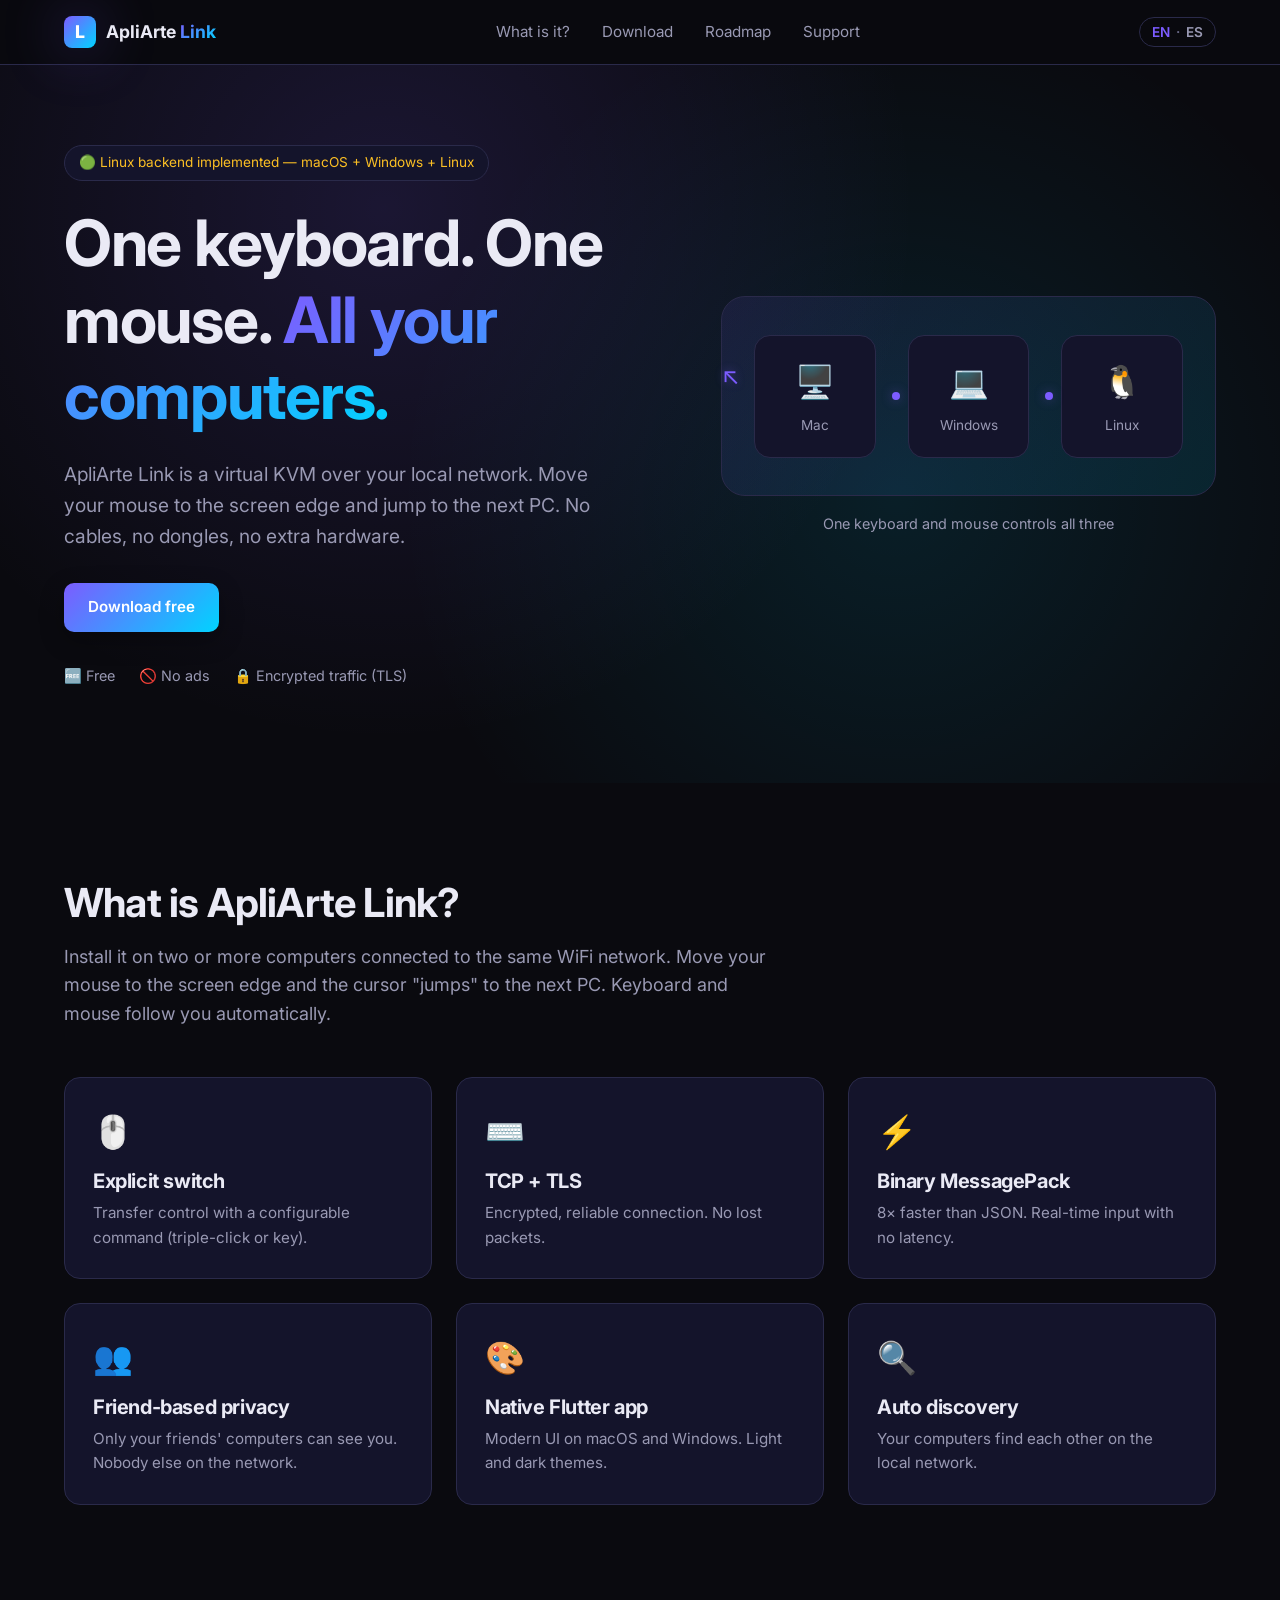
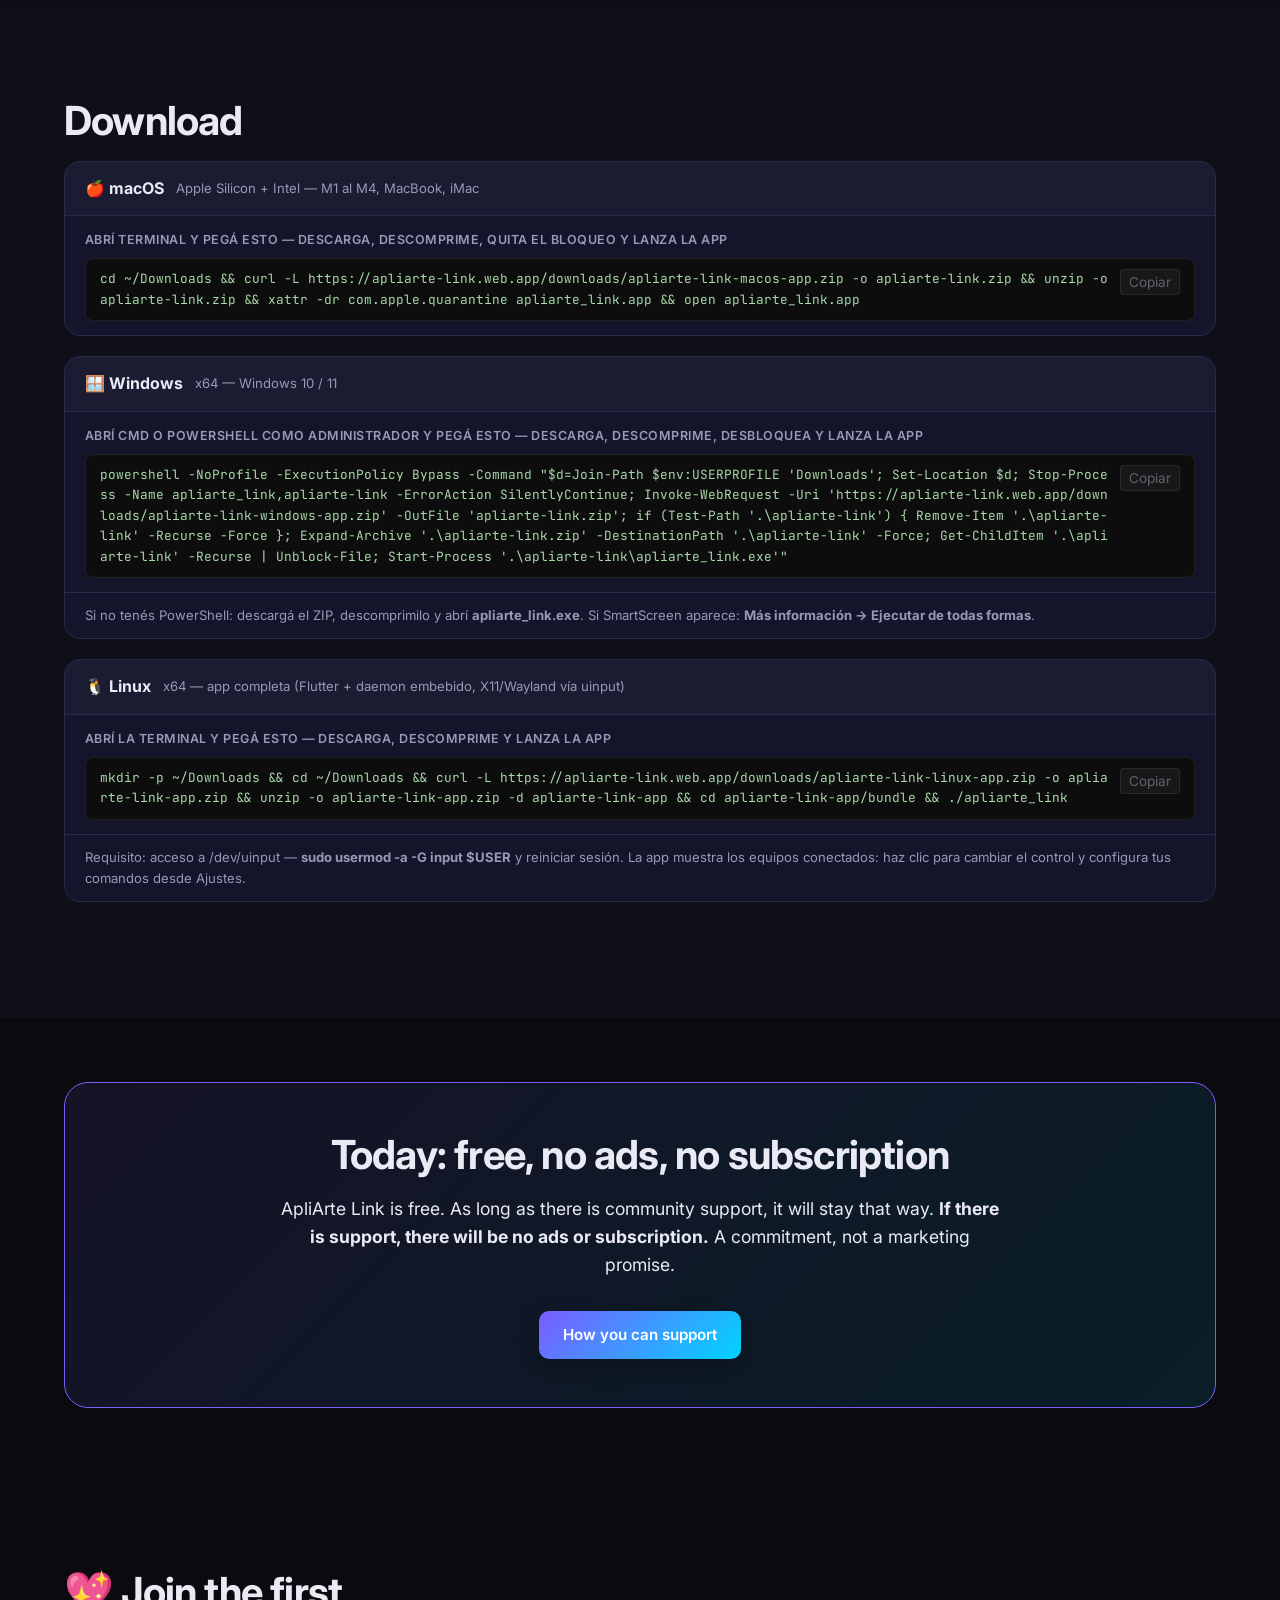
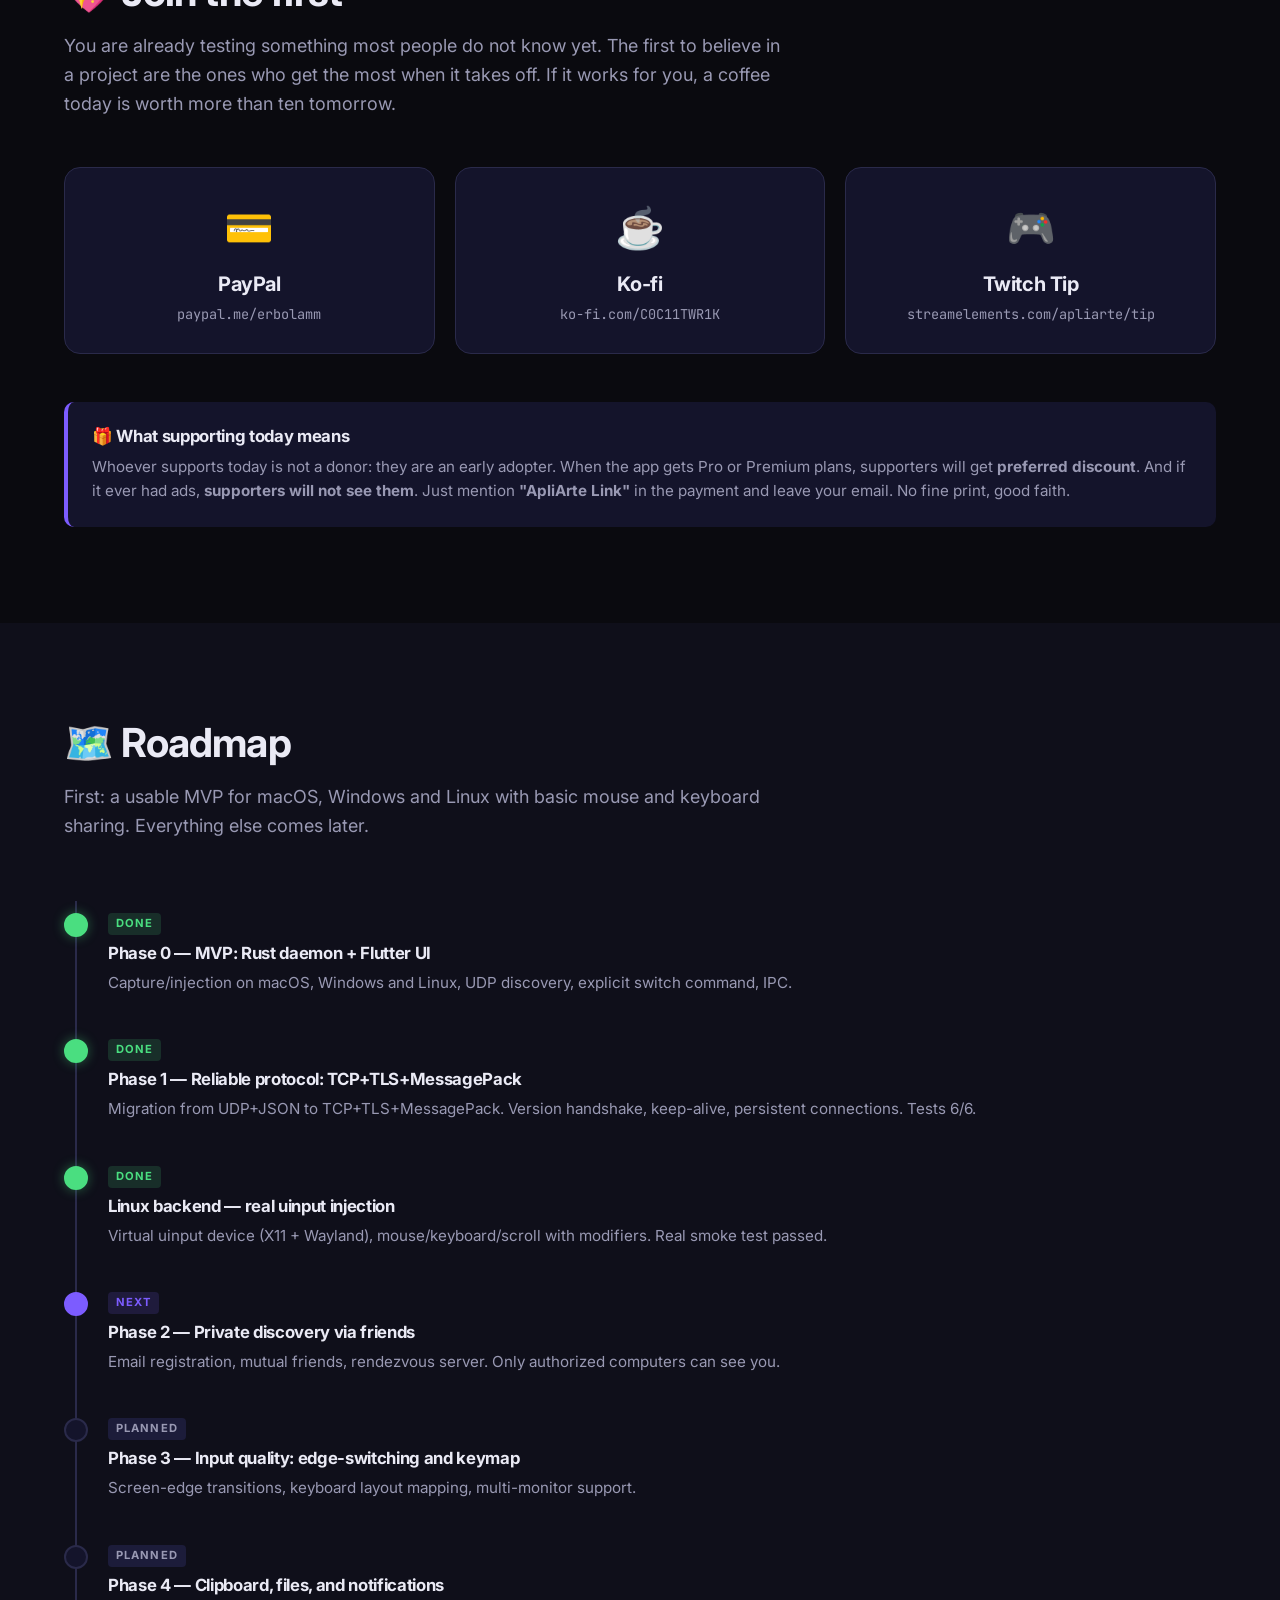
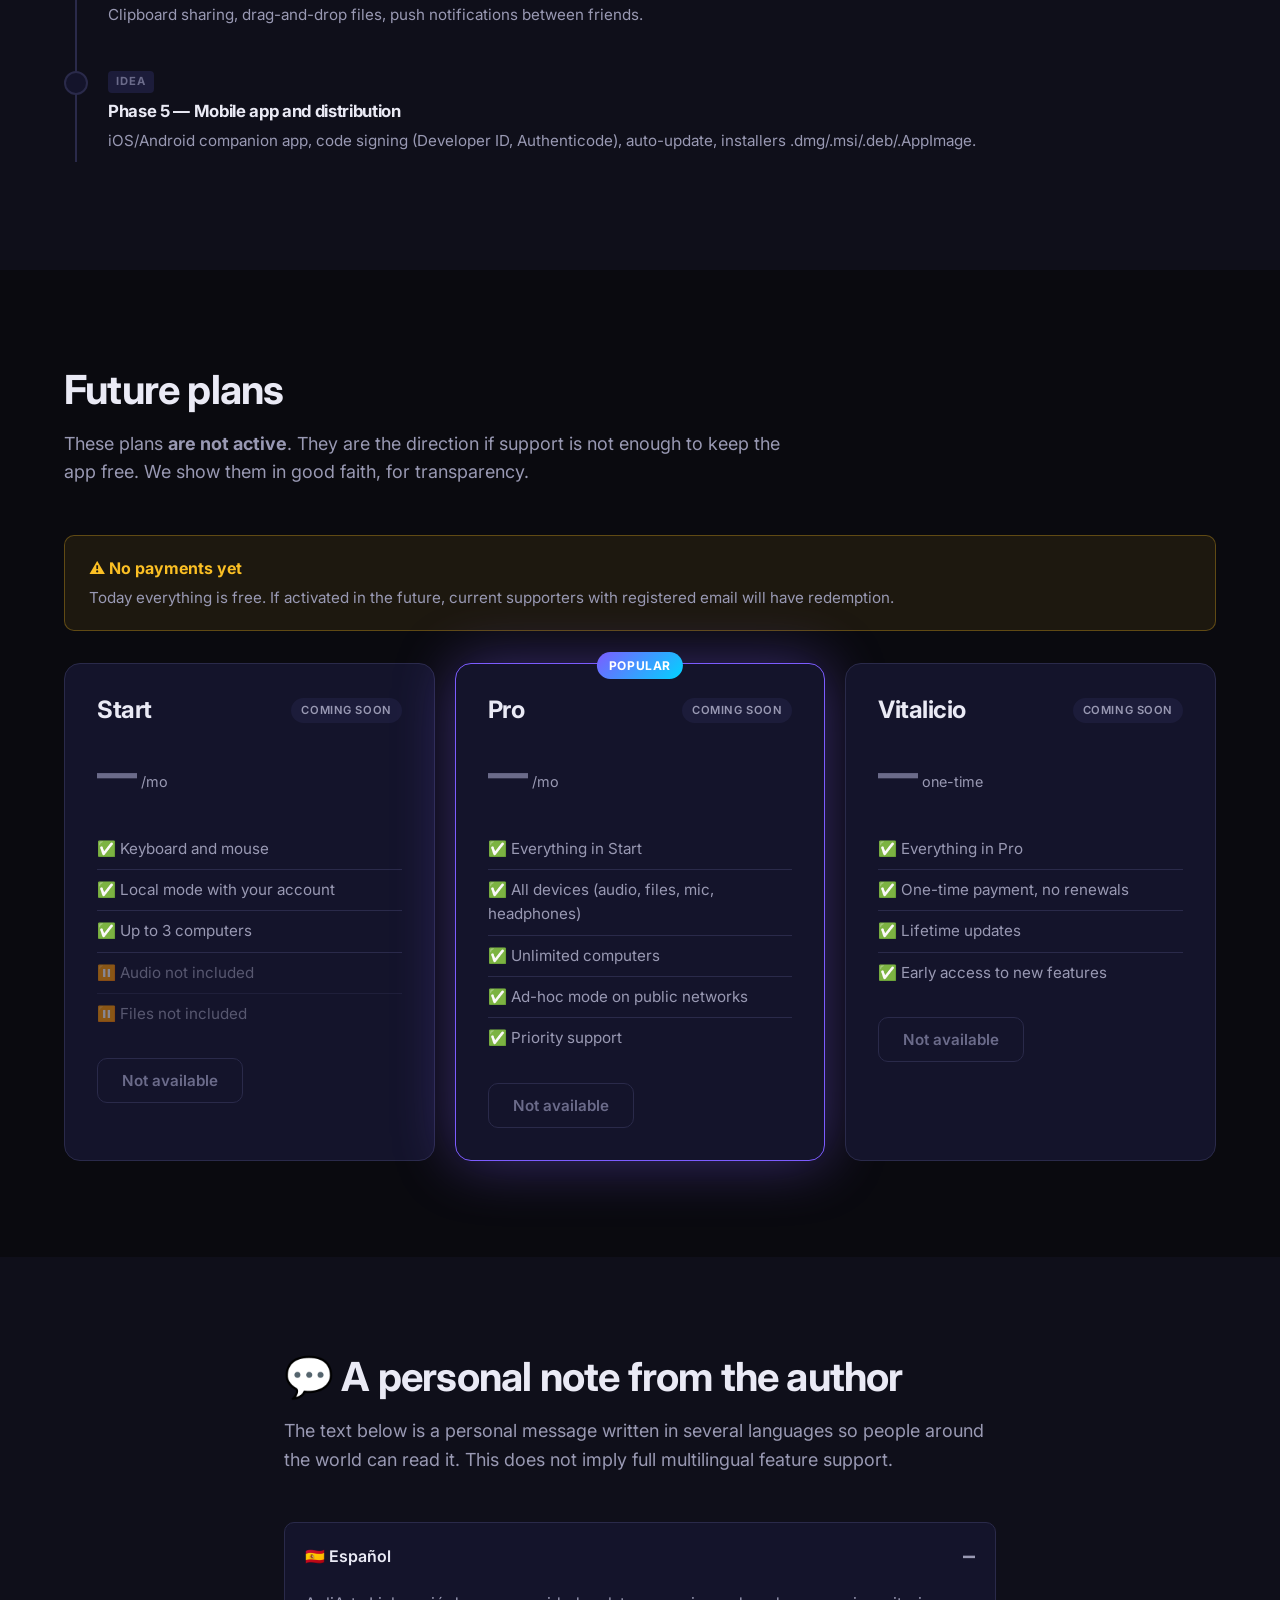
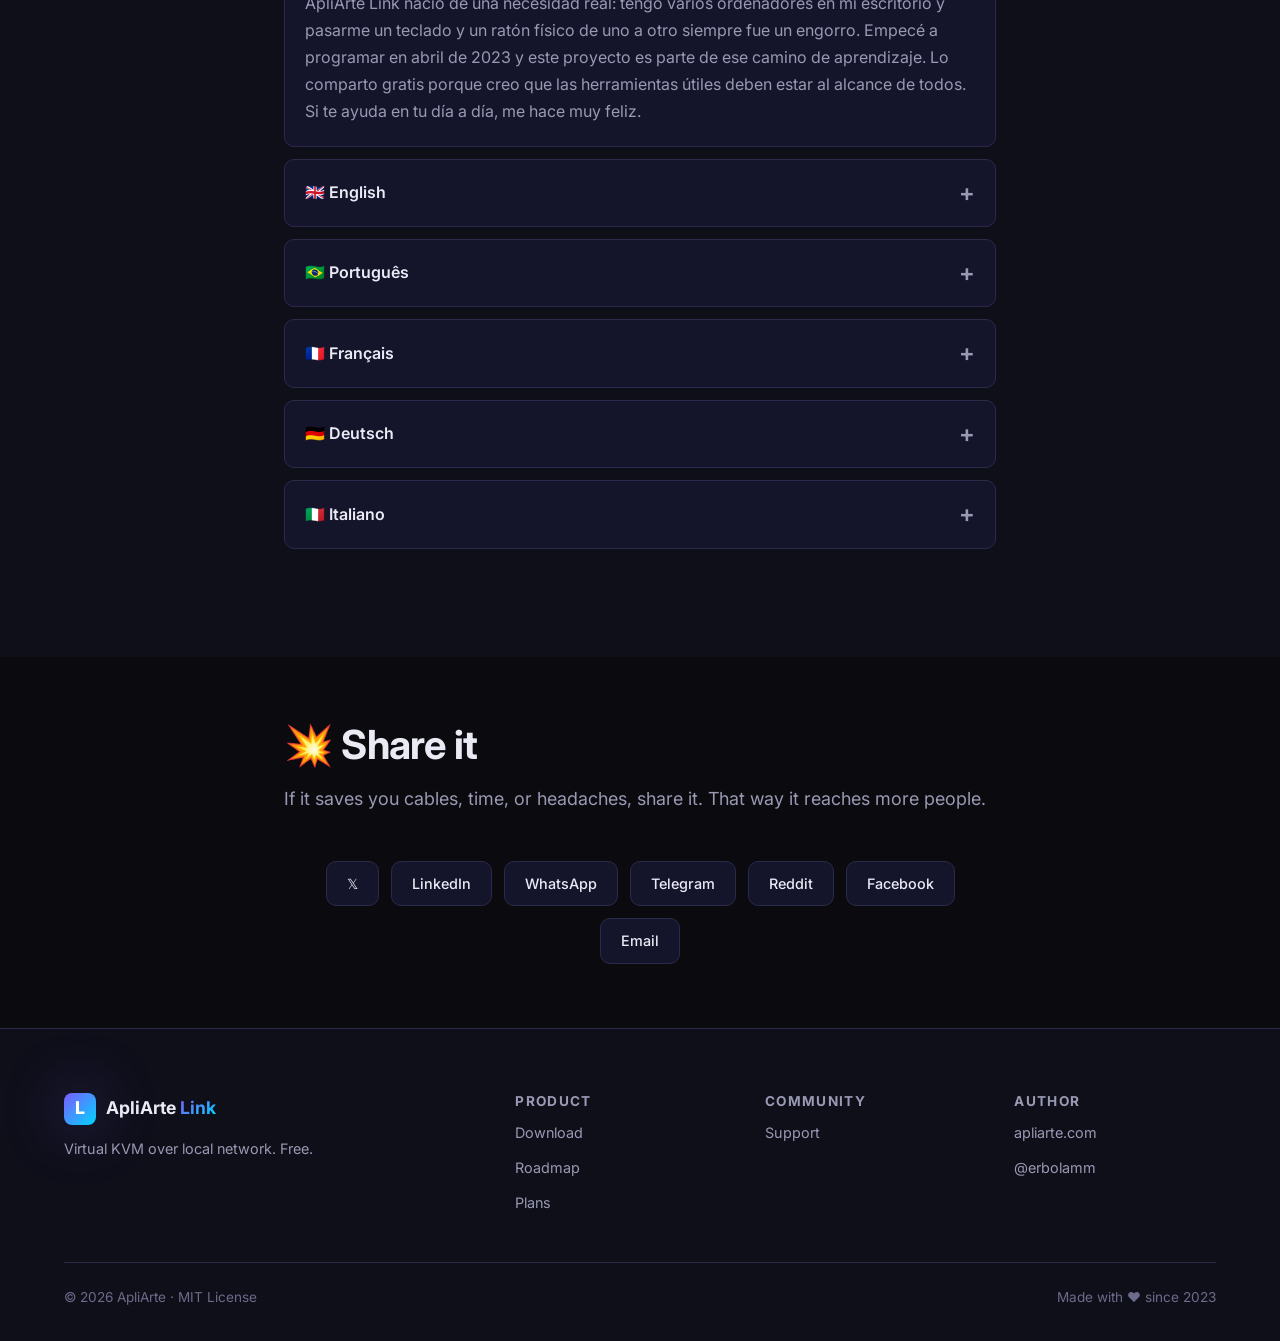
==== web/public/index.html @ 4b5aae18 "chore(web): disparar deploy con assets v0.2.1 (app Linux)" ====
<!DOCTYPE html>
<html lang="es">
<head>
  <meta charset="UTF-8" />
  <meta name="viewport" content="width=device-width, initial-scale=1.0" />
  <title>ApliArte Link — KVM virtual por red local</title>
  <meta name="description" content="Comparte teclado y ratón entre Mac, Windows y Linux por red local. Sin cables, sin hardware extra. Gratis." />
  <meta property="og:title" content="ApliArte Link" />
  <meta property="og:description" content="KVM virtual por red local — un solo teclado y ratón para todos tus ordenadores." />
  <meta property="og:type" content="website" />
  <meta property="og:url" content="https://apliarte-link.web.app" />
  <link rel="icon" type="image/svg+xml" href="data:image/svg+xml;utf8,<svg xmlns='http://www.w3.org/2000/svg' viewBox='0 0 100 100'><circle cx='50' cy='50' r='45' fill='%237c5cff'/><text x='50' y='62' font-size='42' text-anchor='middle' fill='white' font-family='Arial' font-weight='bold'>L</text></svg>" />
  <link rel="preconnect" href="https://fonts.googleapis.com" />
  <link rel="preconnect" href="https://fonts.gstatic.com" crossorigin />
  <link href="https://fonts.googleapis.com/css2?family=Inter:wght@400;500;600;700;800&family=JetBrains+Mono:wght@400;500&display=swap" rel="stylesheet" />
  <link rel="stylesheet" href="styles.css" />
</head>
<body>

  <header class="site-header">
    <div class="container header-inner">
      <a href="#" class="brand">
        <span class="brand-mark">L</span>
        <span class="brand-name">ApliArte <span class="brand-accent">Link</span></span>
      </a>
      <nav class="main-nav">
        <a href="#que-es" data-i18n="nav.what">¿Qué es?</a>
        <a href="#descargar" data-i18n="nav.download">Descargar</a>
        <a href="#roadmap" data-i18n="nav.roadmap">Roadmap</a>
        <a href="#apoyar" data-i18n="nav.support">Apoyar</a>
      </nav>
      <button class="lang-toggle" id="langToggle" aria-label="Cambiar idioma">
        <span class="lang-active">ES</span>
        <span class="lang-sep">·</span>
        <span class="lang-other">EN</span>
      </button>
    </div>
  </header>

  <main>

    <!-- HERO -->
    <section class="hero">
      <div class="container">
        <div class="hero-grid">
          <div class="hero-text">
            <span class="badge" data-i18n="hero.badge">🟢 Linux backend implementado — macOS + Windows + Linux</span>
            <h1 data-i18n="hero.title">Un teclado. Un ratón. <span class="text-gradient">Todos tus ordenadores.</span></h1>
            <p class="lead" data-i18n="hero.lead">ApliArte Link es un KVM virtual por red local. Mueve el ratón al borde de la pantalla y salta al siguiente PC. Sin cables, sin dongles, sin hardware extra.</p>
            <div class="hero-cta">
              <a href="#descargar" class="btn btn-primary" data-i18n="hero.cta">Descargar gratis</a>
            </div>
            <div class="hero-meta">
              <span data-i18n="hero.opensource">🆓 Gratis</span>
              <span data-i18n="hero.noads">🚫 Sin publicidad</span>
              <span data-i18n="hero.privacy">🔒 Tráfico cifrado (TLS)</span>
            </div>
          </div>
          <div class="hero-visual" aria-hidden="true">
            <div class="kvm-diagram">
              <div class="pc pc-mac"><span>🖥️</span><label>Mac</label></div>
              <div class="cursor-trail"></div>
              <div class="pc pc-win"><span>💻</span><label>Windows</label></div>
              <div class="cursor-trail"></div>
              <div class="pc pc-linux"><span>🐧</span><label>Linux</label></div>
              <div class="kvm-cursor" id="kvmCursor">↖</div>
            </div>
            <p class="diagram-caption" data-i18n="hero.diagram">Un solo teclado y ratón controla los tres</p>
          </div>
        </div>
      </div>
    </section>

    <!-- QUÉ ES -->
    <section id="que-es" class="section">
      <div class="container">
        <h2 data-i18n="what.title">¿Qué es ApliArte Link?</h2>
        <p class="section-lead" data-i18n="what.p1">Instálalo en dos o más ordenadores conectados a la misma red WiFi. Mueve el ratón al borde de la pantalla y el cursor "salta" al siguiente PC. El teclado y el ratón te siguen automáticamente.</p>
        <div class="features-grid">
          <div class="feature">
            <div class="feature-icon">🖱️</div>
            <h3 data-i18n="what.f1.title">Cambio explícito</h3>
            <p data-i18n="what.f1.desc">Transferí el control con un comando configurable (triple clic o tecla).</p>
          </div>
          <div class="feature">
            <div class="feature-icon">⌨️</div>
            <h3 data-i18n="what.f2.title">TCP + TLS</h3>
            <p data-i18n="what.f2.desc">Conexión cifrada y confiable. Sin paquetes perdidos.</p>
          </div>
          <div class="feature">
            <div class="feature-icon">⚡</div>
            <h3 data-i18n="what.f3.title">MessagePack binario</h3>
            <p data-i18n="what.f3.desc">8× más rápido que JSON. Input en tiempo real sin latencia.</p>
          </div>
          <div class="feature">
            <div class="feature-icon">👥</div>
            <h3 data-i18n="what.f4.title">Privacidad por amigos</h3>
            <p data-i18n="what.f4.desc">Solo los equipos de tus amigos te ven. Nadie más en la red.</p>
          </div>
          <div class="feature">
            <div class="feature-icon">🎨</div>
            <h3 data-i18n="what.f5.title">App nativa Flutter</h3>
            <p data-i18n="what.f5.desc">Interfaz moderna en macOS y Windows. Tema claro y oscuro.</p>
          </div>
          <div class="feature">
            <div class="feature-icon">🔍</div>
            <h3 data-i18n="what.f6.title">Descubrimiento automático</h3>
            <p data-i18n="what.f6.desc">Tus equipos se encuentran solos en la red local.</p>
          </div>
        </div>
      </div>
    </section>

    <!-- DESCARGAR -->
    <section id="descargar" class="section section-alt">
      <div class="container">
        <h2 data-i18n="download.title">Descargar</h2>

        <!-- macOS -->
        <div class="install-block">
          <div class="install-header">
            <span class="install-os">🍎 macOS</span>
            <span class="install-sub">Apple Silicon + Intel — M1 al M4, MacBook, iMac</span>
          </div>
          <div class="install-step">
            <span class="step-label">Abrí Terminal y pegá esto — descarga, descomprime, quita el bloqueo y lanza la app</span>
            <div class="code-line">
              <code id="mac-all" data-release="mac">cd ~/Downloads &amp;&amp; curl -L https://apliarte-link.web.app/downloads/apliarte-link-macos-app.zip -o apliarte-link.zip &amp;&amp; unzip -o apliarte-link.zip &amp;&amp; xattr -dr com.apple.quarantine apliarte_link.app &amp;&amp; open apliarte_link.app</code>
              <button class="copy-btn" onclick="copyCode('mac-all')">Copiar</button>
            </div>
          </div>
        </div>

        <!-- Windows -->
        <div class="install-block">
          <div class="install-header">
            <span class="install-os">🪟 Windows</span>
            <span class="install-sub">x64 — Windows 10 / 11</span>
          </div>
          <div class="install-step">
            <span class="step-label">Abrí CMD o PowerShell como administrador y pegá esto — descarga, descomprime, desbloquea y lanza la app</span>
            <div class="code-line">
              <code id="win-all" data-release="win">powershell -NoProfile -ExecutionPolicy Bypass -Command "$d=Join-Path $env:USERPROFILE 'Downloads'; Set-Location $d; Stop-Process -Name apliarte_link,apliarte-link -ErrorAction SilentlyContinue; Invoke-WebRequest -Uri 'https://apliarte-link.web.app/downloads/apliarte-link-windows-app.zip' -OutFile 'apliarte-link.zip'; if (Test-Path '.\apliarte-link') { Remove-Item '.\apliarte-link' -Recurse -Force }; Expand-Archive '.\apliarte-link.zip' -DestinationPath '.\apliarte-link' -Force; Get-ChildItem '.\apliarte-link' -Recurse | Unblock-File; Start-Process '.\apliarte-link\apliarte_link.exe'"</code>
              <button class="copy-btn" onclick="copyCode('win-all')">Copiar</button>
            </div>
          </div>
          <p class="install-note">Si no tenés PowerShell: descargá el ZIP, descomprimilo y abrí <strong>apliarte_link.exe</strong>. Si SmartScreen aparece: <strong>Más información → Ejecutar de todas formas</strong>.</p>
        </div>

        <!-- Linux -->
        <div class="install-block">
          <div class="install-header">
            <span class="install-os">🐧 Linux</span>
            <span class="install-sub">x64 — app completa (Flutter + daemon embebido, X11/Wayland vía uinput)</span>
          </div>
          <div class="install-step">
            <span class="step-label">Abrí la terminal y pegá esto — descarga, descomprime y lanza la app</span>
            <div class="code-line">
              <code id="linux-all" data-release="linux">mkdir -p ~/Downloads &amp;&amp; cd ~/Downloads &amp;&amp; curl -L https://apliarte-link.web.app/downloads/apliarte-link-linux-app.zip -o apliarte-link-app.zip &amp;&amp; unzip -o apliarte-link-app.zip -d apliarte-link-app &amp;&amp; cd apliarte-link-app/bundle &amp;&amp; ./apliarte_link</code>
              <button class="copy-btn" onclick="copyCode('linux-all')">Copiar</button>
            </div>
          </div>
          <p class="install-note">Requisito: acceso a /dev/uinput — <strong>sudo usermod -a -G input $USER</strong> y reiniciar sesión. La app muestra los equipos conectados: haz clic para cambiar el control y configura tus comandos desde Ajustes.</p>
        </div>

      </div>
    </section>

    <!-- ESTADO ACTUAL -->
    <section class="section section-promise">
      <div class="container">
        <div class="promise-card">
          <h2 data-i18n="promise.title">Hoy: gratis, sin publicidad, sin suscripción</h2>
          <p data-i18n="promise.body">ApliArte Link es gratis. Mientras haya apoyo de la comunidad, seguirá siendo así. <strong>Si hay apoyo, no habrá publicidad ni suscripción.</strong> Es un compromiso, no una promesa de marketing.</p>
          <a href="#apoyar" class="btn btn-primary" data-i18n="promise.cta">Cómo puedes apoyar</a>
        </div>
      </div>
    </section>

    <!-- APOYAR -->
    <section id="apoyar" class="section">
      <div class="container">
        <h2 data-i18n="support.title">💖 Apoya el proyecto</h2>
        <p class="section-lead" data-i18n="support.lead">Si esta herramienta te ahorra tiempo, un café ayuda a mantener el desarrollo. Cada aportación retrasa la necesidad de monetizar y mantiene la app gratuita.</p>

        <div class="support-grid">
          <a href="https://paypal.me/erbolamm" target="_blank" rel="noopener" class="support-card">
            <div class="support-icon">💳</div>
            <h3>PayPal</h3>
            <p>paypal.me/erbolamm</p>
          </a>
          <a href="https://ko-fi.com/C0C11TWR1K" target="_blank" rel="noopener" class="support-card">
            <div class="support-icon">☕</div>
            <h3>Ko-fi</h3>
            <p>ko-fi.com/C0C11TWR1K</p>
          </a>
          <a href="https://streamelements.com/apliarte/tip" target="_blank" rel="noopener" class="support-card">
            <div class="support-icon">🎮</div>
            <h3>Twitch Tip</h3>
            <p>streamelements.com/apliarte/tip</p>
          </a>
        </div>

        <div class="redeem-note">
          <h4 data-i18n="support.redeem.title">📝 Sobre el canje futuro</h4>
          <p data-i18n="support.redeem.body">Si en el futuro la app pasa a tener planes de pago, los apoyantes actuales tendrán canje proporcional. Para que valga, en el comentario o asunto del pago menciona <strong>"ApliArte Link"</strong> y deja un email de contacto. Es de buena fe, sin letra pequeña.</p>
        </div>
      </div>
    </section>

    <!-- ROADMAP -->
    <section id="roadmap" class="section section-alt">
      <div class="container">
        <h2 data-i18n="roadmap.title">🗺️ Roadmap</h2>
        <p class="section-lead" data-i18n="roadmap.lead">Lo que hay, lo que viene y lo que está en el horizonte. La lista crece según las ideas y el apoyo.</p>

        <div class="roadmap">
          <div class="roadmap-item done">
            <div class="roadmap-dot"></div>
            <div class="roadmap-content">
              <span class="roadmap-status" data-i18n="roadmap.s.done">Listo</span>
              <h4 data-i18n="roadmap.r1.title">Fase 0 — MVP: daemon Rust + UI Flutter</h4>
              <p data-i18n="roadmap.r1.desc">Captura/inyección en macOS, Windows y Linux, discovery UDP, cambio por comando explícito, IPC.</p>
            </div>
          </div>
          <div class="roadmap-item done">
            <div class="roadmap-dot"></div>
            <div class="roadmap-content">
              <span class="roadmap-status" data-i18n="roadmap.s.done">Listo</span>
              <h4 data-i18n="roadmap.r2.title">Fase 1 — Protocolo confiable: TCP+TLS+MessagePack</h4>
              <p data-i18n="roadmap.r2.desc">Migración de UDP+JSON a TCP+TLS+MessagePack. Handshake de versión, keep-alive, conexiones persistentes. Tests 6/6.</p>
            </div>
          </div>
          <div class="roadmap-item done">
            <div class="roadmap-dot"></div>
            <div class="roadmap-content">
              <span class="roadmap-status" data-i18n="roadmap.s.done">Listo</span>
              <h4 data-i18n="roadmap.r2b.title">Backend Linux — inyección uinput real</h4>
              <p data-i18n="roadmap.r2b.desc">Dispositivo virtual uinput (X11 + Wayland), ratón/teclado/scroll con modificadores. Test de humo real superado.</p>
            </div>
          </div>
          <div class="roadmap-item next">
            <div class="roadmap-dot"></div>
            <div class="roadmap-content">
              <span class="roadmap-status" data-i18n="roadmap.s.next">Siguiente</span>
              <h4 data-i18n="roadmap.r3.title">Fase 2 — Descubrimiento privado por amigos</h4>
              <p data-i18n="roadmap.r3.desc">Registro por correo, amigos mutuos, rendezvous server. Solo te ven equipos que autorizaste.</p>
            </div>
          </div>
          <div class="roadmap-item planned">
            <div class="roadmap-dot"></div>
            <div class="roadmap-content">
              <span class="roadmap-status" data-i18n="roadmap.s.planned">Planificado</span>
              <h4 data-i18n="roadmap.r4.title">Fase 3 — Calidad de input: edge-switching y keymap</h4>
              <p data-i18n="roadmap.r4.desc">Transición por borde de pantalla, mapeo de layouts de teclado (ES↔US↔LATAM), multi-monitor.</p>
            </div>
          </div>
          <div class="roadmap-item planned">
            <div class="roadmap-dot"></div>
            <div class="roadmap-content">
              <span class="roadmap-status" data-i18n="roadmap.s.planned">Planificado</span>
              <h4 data-i18n="roadmap.r5.title">Fase 4 — Portapapeles, archivos y notificaciones</h4>
              <p data-i18n="roadmap.r5.desc">Clipboard sharing, arrastrar y soltar archivos, notificaciones push entre amigos.</p>
            </div>
          </div>
          <div class="roadmap-item future">
            <div class="roadmap-dot"></div>
            <div class="roadmap-content">
              <span class="roadmap-status" data-i18n="roadmap.s.future">Idea</span>
              <h4 data-i18n="roadmap.r6.title">Fase 5 — App móvil y distribución</h4>
              <p data-i18n="roadmap.r6.desc">App compañera iOS/Android, firma de binarios (Developer ID, Authenticode), auto-update, instaladores .dmg/.msi/.deb/.AppImage.</p>
            </div>
          </div>
        </div>
      </div>
    </section>

    <!-- PLANES -->
    <section id="planes" class="section">
      <div class="container">
        <h2 data-i18n="plans.title">Planes futuros</h2>
        <p class="section-lead" data-i18n="plans.lead">Estos planes <strong>no están activos</strong>. Son la dirección si el apoyo no fuera suficiente para mantener la app gratuita. Los enseñamos por transparencia, de buena fe.</p>
        <div class="plans-disabled-banner">
          <strong data-i18n="plans.banner.title">⚠️ Sin pagos por ahora</strong>
          <p data-i18n="plans.banner.body">Hoy todo es gratis. Si en el futuro se activan, los apoyantes actuales con email registrado tendrán canje.</p>
        </div>

        <div class="plans-grid">
          <div class="plan-card disabled">
            <div class="plan-header">
              <h3>Start</h3>
              <span class="plan-status" data-i18n="plans.soon">Próximamente</span>
            </div>
            <div class="plan-price">
              <span class="amount">—</span>
              <span class="period" data-i18n="plans.month">/mes</span>
            </div>
            <ul class="plan-features">
              <li data-i18n="plans.start.f1">✅ Teclado y ratón</li>
              <li data-i18n="plans.start.f2">✅ Modo local con tu cuenta</li>
              <li data-i18n="plans.start.f3">✅ Hasta 3 ordenadores</li>
              <li class="muted" data-i18n="plans.start.f4">⏸️ Audio no incluido</li>
              <li class="muted" data-i18n="plans.start.f5">⏸️ Archivos no incluidos</li>
            </ul>
            <button class="btn btn-disabled" disabled data-i18n="plans.btn.disabled">No disponible</button>
          </div>

          <div class="plan-card disabled featured">
            <div class="plan-tag" data-i18n="plans.popular">Popular</div>
            <div class="plan-header">
              <h3>Pro</h3>
              <span class="plan-status" data-i18n="plans.soon">Próximamente</span>
            </div>
            <div class="plan-price">
              <span class="amount">—</span>
              <span class="period" data-i18n="plans.month">/mes</span>
            </div>
            <ul class="plan-features">
              <li data-i18n="plans.pro.f1">✅ Todo lo de Start</li>
              <li data-i18n="plans.pro.f2">✅ Todos los dispositivos (audio, archivos, micro, cascos)</li>
              <li data-i18n="plans.pro.f3">✅ Ordenadores ilimitados</li>
              <li data-i18n="plans.pro.f4">✅ Modo ad-hoc en redes públicas</li>
              <li data-i18n="plans.pro.f5">✅ Soporte prioritario</li>
            </ul>
            <button class="btn btn-disabled" disabled data-i18n="plans.btn.disabled">No disponible</button>
          </div>

          <div class="plan-card disabled">
            <div class="plan-header">
              <h3>Vitalicio</h3>
              <span class="plan-status" data-i18n="plans.soon">Próximamente</span>
            </div>
            <div class="plan-price">
              <span class="amount">—</span>
              <span class="period" data-i18n="plans.once">único</span>
            </div>
            <ul class="plan-features">
              <li data-i18n="plans.life.f1">✅ Todo lo de Pro</li>
              <li data-i18n="plans.life.f2">✅ Pago único, sin renovaciones</li>
              <li data-i18n="plans.life.f3">✅ Actualizaciones de por vida</li>
              <li data-i18n="plans.life.f4">✅ Acceso anticipado a nuevas funciones</li>
            </ul>
            <button class="btn btn-disabled" disabled data-i18n="plans.btn.disabled">No disponible</button>
          </div>
        </div>
      </div>
    </section>

    <!-- NOTA PERSONAL -->
    <section class="section section-alt">
      <div class="container container-narrow">
        <h2 data-i18n="note.title">💬 Una nota personal del autor</h2>
        <p class="section-lead muted" data-i18n="note.disclaimer">El texto siguiente es un mensaje personal escrito en varios idiomas para que pueda leerlo gente de todo el mundo. No implica que el proyecto tenga soporte funcional completo en esos idiomas.</p>

        <details class="note-lang" open>
          <summary>🇪🇸 Español</summary>
          <p>ApliArte Link nació de una necesidad real: tengo varios ordenadores en mi escritorio y pasarme un teclado y un ratón físico de uno a otro siempre fue un engorro. Empecé a programar en abril de 2023 y este proyecto es parte de ese camino de aprendizaje. Lo comparto gratis porque creo que las herramientas útiles deben estar al alcance de todos. Si te ayuda en tu día a día, me hace muy feliz.</p>
        </details>

        <details class="note-lang">
          <summary>🇬🇧 English</summary>
          <p>ApliArte Link was born out of a real need: I have several computers on my desk and physically swapping a keyboard and mouse between them was always a hassle. I started learning to code in April 2023 and this project is part of that journey. I'm sharing it free because I believe useful tools should be accessible to everyone. If it helps you in your daily work, that makes me very happy.</p>
        </details>

        <details class="note-lang">
          <summary>🇧🇷 Português</summary>
          <p>O ApliArte Link nasceu de uma necessidade real: tenho vários computadores na minha mesa e trocar um teclado e mouse fisicamente entre eles sempre foi uma chatice. Comecei a programar em abril de 2023 e este projeto faz parte dessa jornada de aprendizado. Compartilho de graça porque acredito que ferramentas úteis devem estar ao alcance de todos. Se te ajudar no dia a dia, fico muito feliz.</p>
        </details>

        <details class="note-lang">
          <summary>🇫🇷 Français</summary>
          <p>ApliArte Link est né d'un besoin réel : j'ai plusieurs ordinateurs sur mon bureau et déplacer physiquement un clavier et une souris de l'un à l'autre a toujours été fastidieux. J'ai commencé à programmer en avril 2023 et ce projet fait partie de ce chemin d'apprentissage. Je le partage gratuitement parce que je crois que les outils utiles doivent être accessibles à tous. Si cela vous aide au quotidien, je suis très content.</p>
        </details>

        <details class="note-lang">
          <summary>🇩🇪 Deutsch</summary>
          <p>ApliArte Link entstand aus einem echten Bedürfnis: Ich habe mehrere Computer auf meinem Schreibtisch und das physische Hin-und-herreichen einer Tastatur und Maus war immer umständlich. Ich habe im April 2023 angefangen zu programmieren und dieses Projekt ist Teil dieses Lernwegs. Ich teile es kostenlos, weil ich glaube, dass nützliche Werkzeuge für alle zugänglich sein sollten. Wenn es dir im Alltag hilft, freut mich das sehr.</p>
        </details>

        <details class="note-lang">
          <summary>🇮🇹 Italiano</summary>
          <p>ApliArte Link è nato da un'esigenza reale: ho diversi computer sulla scrivania e spostare fisicamente una tastiera e un mouse da uno all'altro è sempre stato scomodo. Ho iniziato a programmare nell'aprile 2023 e questo progetto fa parte di quel percorso di apprendimento. Lo condivido gratuitamente perché credo che gli strumenti utili debbano essere accessibili a tutti. Se ti aiuta nel quotidiano, ne sono molto felice.</p>
        </details>
      </div>
    </section>

    <!-- COMPARTIR -->
    <section class="section section-share">
      <div class="container container-narrow">
        <h2 data-i18n="share.title">💥 Compártelo</h2>
        <p class="section-lead" data-i18n="share.lead">Si te ahorra cables, tiempo o dolores de cabeza, compártelo. Así llega a más gente.</p>
        <div class="share-buttons">
          <a class="share-btn" target="_blank" rel="noopener" href="https://twitter.com/intent/tweet?text=ApliArte%20Link%20%E2%80%94%20KVM%20virtual%20por%20red%20local%20para%20compartir%20teclado%20y%20rat%C3%B3n%20entre%20Mac%2C%20Windows%20y%20Linux.&url=https%3A%2F%2Fapliarte-link.web.app">𝕏</a>
          <a class="share-btn" target="_blank" rel="noopener" href="https://www.linkedin.com/sharing/share-offsite/?url=https%3A%2F%2Fapliarte-link.web.app">LinkedIn</a>
          <a class="share-btn" target="_blank" rel="noopener" href="https://api.whatsapp.com/send?text=ApliArte%20Link%20%E2%80%94%20https%3A%2F%2Fapliarte-link.web.app">WhatsApp</a>
          <a class="share-btn" target="_blank" rel="noopener" href="https://t.me/share/url?url=https%3A%2F%2Fapliarte-link.web.app&text=ApliArte%20Link%20%E2%80%94%20KVM%20virtual%20por%20red%20local">Telegram</a>
          <a class="share-btn" target="_blank" rel="noopener" href="https://www.reddit.com/submit?url=https%3A%2F%2Fapliarte-link.web.app&title=ApliArte%20Link">Reddit</a>
          <a class="share-btn" target="_blank" rel="noopener" href="https://www.facebook.com/sharer/sharer.php?u=https%3A%2F%2Fapliarte-link.web.app">Facebook</a>
          <a class="share-btn" target="_blank" rel="noopener" href="mailto:?subject=ApliArte%20Link&body=https%3A%2F%2Fapliarte-link.web.app">Email</a>
        </div>
      </div>
    </section>

  </main>

  <footer class="site-footer">
    <div class="container">
      <div class="footer-grid">
        <div>
          <div class="brand">
            <span class="brand-mark">L</span>
            <span class="brand-name">ApliArte <span class="brand-accent">Link</span></span>
          </div>
          <p class="footer-tagline" data-i18n="footer.tagline">KVM virtual por red local. Gratis.</p>
        </div>
        <div>
          <h5 data-i18n="footer.product">Producto</h5>
          <a href="#descargar" data-i18n="footer.download">Descargar</a>
          <a href="#roadmap" data-i18n="footer.roadmap">Roadmap</a>
          <a href="#planes" data-i18n="footer.plans">Planes</a>
        </div>
        <div>
          <h5 data-i18n="footer.community">Comunidad</h5>
          <a href="#apoyar" data-i18n="footer.support">Apoyar</a>
        </div>
        <div>
          <h5 data-i18n="footer.author">Autor</h5>
          <a href="https://apliarte.com" target="_blank" rel="noopener">apliarte.com</a>
          <a href="https://github.com/erbolamm" target="_blank" rel="noopener">@erbolamm</a>
        </div>
      </div>
      <div class="footer-bottom">
        <span>© 2026 ApliArte · MIT License</span>
        <span data-i18n="footer.builtwith">Hecho con ❤️ desde 2023</span>
      </div>
    </div>
  </footer>

  <script src="i18n.js"></script>
  <script src="app.js"></script>
</body>
</html>
<!-- v0.2.1: app Linux disponible -->
---- web/public/styles.css ----
/* ===== Reset & base ===== */
*, *::before, *::after { box-sizing: border-box; }
* { margin: 0; padding: 0; }
html { scroll-behavior: smooth; }
body {
  font-family: 'Inter', -apple-system, BlinkMacSystemFont, 'Segoe UI', sans-serif;
  background: var(--bg);
  color: var(--text);
  line-height: 1.6;
  -webkit-font-smoothing: antialiased;
  -moz-osx-font-smoothing: grayscale;
}
img, svg { max-width: 100%; display: block; }
a { color: inherit; text-decoration: none; }
button { font-family: inherit; cursor: pointer; border: none; background: none; color: inherit; }

/* ===== Theme ===== */
:root {
  --bg: #0a0a0f;
  --bg-alt: #0f0f1a;
  --surface: #14142b;
  --surface-elev: #1c1c3a;
  --border: #2a2a4a;
  --text: #eaeaf5;
  --text-muted: #9999b3;
  --text-dim: #6b6b8a;
  --accent: #7c5cff;
  --accent-2: #00d4ff;
  --accent-glow: rgba(124, 92, 255, 0.4);
  --success: #4ade80;
  --warning: #fbbf24;
  --danger: #f87171;
  --gradient: linear-gradient(135deg, #7c5cff 0%, #00d4ff 100%);
  --gradient-soft: linear-gradient(135deg, rgba(124, 92, 255, 0.1) 0%, rgba(0, 212, 255, 0.1) 100%);
  --shadow-sm: 0 2px 8px rgba(0, 0, 0, 0.2);
  --shadow-md: 0 8px 24px rgba(0, 0, 0, 0.3);
  --shadow-lg: 0 16px 48px rgba(0, 0, 0, 0.4);
  --shadow-glow: 0 0 60px var(--accent-glow);
  --radius-sm: 6px;
  --radius-md: 10px;
  --radius-lg: 16px;
  --radius-xl: 24px;
}

/* ===== Layout ===== */
.container {
  max-width: 1200px;
  margin: 0 auto;
  padding: 0 24px;
}
.container-narrow { max-width: 760px; }

.section {
  padding: 96px 0;
}
.section-alt { background: var(--bg-alt); }

h1, h2, h3, h4, h5 {
  font-weight: 700;
  line-height: 1.2;
  letter-spacing: -0.02em;
}
h1 { font-size: clamp(2.5rem, 6vw, 4rem); }
h2 { font-size: clamp(1.8rem, 4vw, 2.5rem); margin-bottom: 16px; }
h3 { font-size: 1.25rem; margin-bottom: 8px; }
h4 { font-size: 1.05rem; margin-bottom: 8px; }
h5 { font-size: 0.85rem; text-transform: uppercase; letter-spacing: 0.1em; color: var(--text-muted); margin-bottom: 16px; }

.section-lead {
  font-size: 1.125rem;
  color: var(--text-muted);
  max-width: 720px;
  margin-bottom: 48px;
}

.text-gradient {
  background: var(--gradient);
  -webkit-background-clip: text;
  background-clip: text;
  color: transparent;
}

.muted { color: var(--text-muted); }

/* ===== Header ===== */
.site-header {
  position: sticky;
  top: 0;
  z-index: 100;
  background: rgba(10, 10, 15, 0.85);
  backdrop-filter: blur(20px);
  -webkit-backdrop-filter: blur(20px);
  border-bottom: 1px solid var(--border);
}
.header-inner {
  display: flex;
  align-items: center;
  justify-content: space-between;
  height: 64px;
}
.brand {
  display: flex;
  align-items: center;
  gap: 10px;
  font-weight: 700;
  font-size: 1.1rem;
}
.brand-mark {
  display: inline-flex;
  align-items: center;
  justify-content: center;
  width: 32px;
  height: 32px;
  background: var(--gradient);
  border-radius: 8px;
  font-weight: 800;
  color: white;
  box-shadow: var(--shadow-glow);
}
.brand-accent {
  background: var(--gradient);
  -webkit-background-clip: text;
  background-clip: text;
  color: transparent;
}
.main-nav {
  display: flex;
  gap: 32px;
}
.main-nav a {
  font-size: 0.95rem;
  color: var(--text-muted);
  transition: color 0.2s;
}
.main-nav a:hover { color: var(--text); }

.lang-toggle {
  display: flex;
  gap: 6px;
  align-items: center;
  padding: 6px 12px;
  border: 1px solid var(--border);
  border-radius: 999px;
  font-size: 0.85rem;
  font-weight: 600;
  color: var(--text-muted);
  transition: all 0.2s;
}
.lang-toggle:hover { border-color: var(--accent); color: var(--text); }
.lang-active { color: var(--accent); }
.lang-sep { color: var(--text-dim); }

@media (max-width: 768px) {
  .main-nav { display: none; }
}

/* ===== Buttons ===== */
.btn {
  display: inline-flex;
  align-items: center;
  justify-content: center;
  padding: 12px 24px;
  border-radius: var(--radius-md);
  font-weight: 600;
  font-size: 0.95rem;
  transition: all 0.2s;
  white-space: nowrap;
}
.btn-primary {
  background: var(--gradient);
  color: white;
  box-shadow: var(--shadow-md);
}
.btn-primary:hover {
  transform: translateY(-2px);
  box-shadow: var(--shadow-lg), var(--shadow-glow);
}
.btn-ghost {
  background: var(--surface);
  color: var(--text);
  border: 1px solid var(--border);
}
.btn-ghost:hover { border-color: var(--accent); }
.btn-disabled {
  background: var(--surface);
  color: var(--text-dim);
  cursor: not-allowed;
  border: 1px solid var(--border);
}

/* ===== Hero ===== */
.hero {
  padding: 80px 0 96px;
  position: relative;
  overflow: hidden;
}
.hero::before {
  content: '';
  position: absolute;
  inset: 0;
  background: radial-gradient(circle at 30% 20%, rgba(124, 92, 255, 0.15), transparent 50%),
              radial-gradient(circle at 70% 60%, rgba(0, 212, 255, 0.1), transparent 50%);
  pointer-events: none;
}
.hero-grid {
  display: grid;
  grid-template-columns: 1.2fr 1fr;
  gap: 64px;
  align-items: center;
  position: relative;
}
.badge {
  display: inline-block;
  padding: 6px 14px;
  background: var(--surface);
  border: 1px solid var(--border);
  border-radius: 999px;
  font-size: 0.85rem;
  color: var(--warning);
  margin-bottom: 24px;
}
.lead {
  font-size: 1.2rem;
  color: var(--text-muted);
  margin: 24px 0 32px;
  max-width: 560px;
}
.hero-cta {
  display: flex;
  gap: 12px;
  flex-wrap: wrap;
  margin-bottom: 32px;
}
.hero-meta {
  display: flex;
  gap: 24px;
  flex-wrap: wrap;
  font-size: 0.9rem;
  color: var(--text-muted);
}

.hero-visual {
  position: relative;
}
.kvm-diagram {
  display: grid;
  grid-template-columns: 1fr auto 1fr auto 1fr;
  align-items: center;
  gap: 16px;
  padding: 32px;
  background: var(--gradient-soft);
  border: 1px solid var(--border);
  border-radius: var(--radius-xl);
  position: relative;
  min-height: 200px;
}
.pc {
  display: flex;
  flex-direction: column;
  align-items: center;
  gap: 8px;
  padding: 20px;
  background: var(--surface);
  border: 1px solid var(--border);
  border-radius: var(--radius-lg);
  text-align: center;
  font-size: 0.85rem;
  color: var(--text-muted);
}
.pc span { font-size: 2rem; }
.cursor-trail {
  height: 2px;
  background: linear-gradient(90deg, transparent, var(--accent), transparent);
  position: relative;
}
.cursor-trail::after {
  content: '';
  position: absolute;
  top: -3px;
  width: 8px;
  height: 8px;
  background: var(--accent);
  border-radius: 50%;
  box-shadow: 0 0 12px var(--accent-glow);
  animation: trail 4s infinite ease-in-out;
}
@keyframes trail {
  0%, 100% { left: 0; opacity: 0; }
  50% { left: 100%; opacity: 1; }
}
.kvm-cursor {
  position: absolute;
  top: 30%;
  font-size: 1.5rem;
  color: var(--accent);
  text-shadow: 0 0 10px var(--accent-glow);
  animation: kvm-jump 6s infinite ease-in-out;
}
@keyframes kvm-jump {
  0%, 30% { left: 15%; }
  35%, 60% { left: 50%; transform: translateX(-50%); }
  65%, 100% { left: 85%; }
}
.diagram-caption {
  text-align: center;
  margin-top: 16px;
  font-size: 0.9rem;
  color: var(--text-muted);
}

@media (max-width: 900px) {
  .hero-grid { grid-template-columns: 1fr; }
  .hero-visual { order: -1; }
}
@media (max-width: 600px) {
  .kvm-diagram { padding: 16px; gap: 8px; }
  .pc { padding: 12px; font-size: 0.75rem; }
  .pc span { font-size: 1.5rem; }
}

/* ===== Features ===== */
.features-grid {
  display: grid;
  grid-template-columns: repeat(auto-fit, minmax(280px, 1fr));
  gap: 24px;
}
.feature {
  padding: 28px;
  background: var(--surface);
  border: 1px solid var(--border);
  border-radius: var(--radius-lg);
  transition: all 0.2s;
}
.feature:hover {
  border-color: var(--accent);
  transform: translateY(-2px);
}
.feature-icon {
  font-size: 2rem;
  margin-bottom: 12px;
}
.feature p { color: var(--text-muted); font-size: 0.95rem; }

/* ===== Install ===== */
.install-tabs {
  display: flex;
  gap: 4px;
  margin-bottom: 24px;
  padding: 4px;
  background: var(--surface);
  border: 1px solid var(--border);
  border-radius: var(--radius-md);
  width: fit-content;
}
.tab-btn {
  padding: 8px 20px;
  border-radius: 6px;
  font-weight: 500;
  color: var(--text-muted);
  transition: all 0.2s;
}
.tab-btn.active {
  background: var(--accent);
  color: white;
}
.install-panels {
  display: grid;
  gap: 16px;
  margin-bottom: 32px;
}
.install-panel { display: none; gap: 16px; flex-direction: column; }
.install-panel.active { display: flex; }
.install-tabs-disabled { opacity: 0.5; pointer-events: none; margin-top: 32px; }
.download-grid {
  display: grid;
  grid-template-columns: repeat(auto-fit, minmax(220px, 1fr));
  gap: 20px;
  margin-bottom: 24px;
}
.download-card {
  display: flex;
  flex-direction: column;
  align-items: center;
  text-align: center;
  gap: 10px;
  padding: 28px 20px;
  background: var(--surface);
  border: 1px solid var(--border);
  border-radius: var(--radius-lg);
  text-decoration: none;
  color: var(--text);
  transition: border-color 0.2s, transform 0.2s;
}
.download-card:hover { border-color: var(--accent); transform: translateY(-2px); }
.download-card-soon { opacity: 0.5; cursor: default; }
.download-card-soon:hover { transform: none; border-color: var(--border); }
.download-icon { font-size: 2rem; }
.download-card h3 { margin: 0; font-size: 1rem; }
.download-card p { margin: 0; color: var(--text-muted); font-size: 0.85rem; }
.download-note { color: var(--text-muted); font-size: 0.85rem; text-align: center; margin-top: 8px; }

/* ── Install blocks (línea de comandos) ── */
.install-block {
  background: var(--surface);
  border: 1px solid var(--border);
  border-radius: var(--radius-lg);
  margin-bottom: 20px;
  overflow: hidden;
}
.install-block-soon { opacity: 0.45; }
.install-header {
  display: flex;
  align-items: center;
  gap: 12px;
  padding: 14px 20px;
  border-bottom: 1px solid var(--border);
  background: rgba(255,255,255,0.03);
}
.install-os { font-size: 1rem; font-weight: 700; }
.install-sub { font-size: 0.82rem; color: var(--text-muted); }
.install-step {
  padding: 14px 20px;
  border-bottom: 1px solid var(--border);
}
.install-step:last-of-type { border-bottom: none; }
.step-label {
  display: block;
  font-size: 0.78rem;
  font-weight: 600;
  color: var(--text-muted);
  text-transform: uppercase;
  letter-spacing: 0.04em;
  margin-bottom: 8px;
}
.code-line {
  display: flex;
  align-items: flex-start;
  gap: 10px;
  background: #0d0d0d;
  border: 1px solid rgba(255,255,255,0.08);
  border-radius: 8px;
  padding: 10px 14px;
}
.code-line code {
  flex: 1;
  font-family: 'JetBrains Mono', monospace;
  font-size: 0.8rem;
  color: #a8d8a8;
  word-break: break-all;
  white-space: pre-wrap;
  background: none;
  border: none;
  padding: 0;
}
.copy-btn {
  flex-shrink: 0;
  background: rgba(255,255,255,0.08);
  border: 1px solid rgba(255,255,255,0.12);
  color: var(--text-muted);
  border-radius: 5px;
  padding: 3px 10px;
  font-size: 0.75rem;
  cursor: pointer;
  transition: background 0.15s, color 0.15s;
}
.copy-btn:hover { background: var(--accent); color: #fff; }
.copy-btn.copied { background: #2e7d32; color: #fff; border-color: #2e7d32; }
.install-note {
  margin: 0;
  padding: 12px 20px;
  font-size: 0.82rem;
  color: var(--text-muted);
  border-top: 1px solid var(--border);
}
.install-note a { color: var(--accent); }

.download-help {
  margin-top: 24px;
  border: 1px solid var(--border);
  border-radius: 10px;
  overflow: hidden;
}
.download-help summary {
  padding: 14px 18px;
  cursor: pointer;
  font-size: 0.9rem;
  font-weight: 600;
  color: var(--text-muted);
  list-style: none;
  user-select: none;
}
.download-help summary::-webkit-details-marker { display: none; }
.download-help[open] summary { border-bottom: 1px solid var(--border); }
.download-help-body {
  padding: 20px 18px;
  display: grid;
  gap: 20px;
}
@media (min-width: 640px) {
  .download-help-body { grid-template-columns: 1fr 1fr; }
}
.help-block h4 { margin: 0 0 8px; font-size: 0.95rem; }
.help-block p, .help-block li { font-size: 0.85rem; color: var(--text-muted); margin: 4px 0; }
.help-block ol { padding-left: 18px; }
.help-block code {
  display: inline-block;
  background: var(--surface);
  border: 1px solid var(--border);
  border-radius: 4px;
  padding: 2px 6px;
  font-family: 'JetBrains Mono', monospace;
  font-size: 0.78rem;
  margin-top: 4px;
  word-break: break-all;
}
.help-note { font-size: 0.82rem; color: var(--text-muted); grid-column: 1 / -1; }
.wip-notice {
  display: flex;
  gap: 20px;
  align-items: flex-start;
  background: var(--surface);
  border: 1px solid var(--border);
  border-left: 4px solid var(--accent);
  border-radius: var(--radius-lg);
  padding: 28px;
  margin-bottom: 32px;
}
.wip-icon { font-size: 2rem; flex-shrink: 0; }
.wip-body strong { display: block; font-size: 1.1rem; margin-bottom: 8px; }
.wip-body p { color: var(--text-muted); margin-bottom: 16px; }
.btn-sm { padding: 8px 16px; font-size: 0.875rem; }
.install-card {
  padding: 24px;
  background: var(--surface);
  border: 1px solid var(--border);
  border-radius: var(--radius-lg);
}
.install-card.disabled { opacity: 0.5; }
.install-card h4 {
  display: flex;
  align-items: center;
  gap: 10px;
  margin-bottom: 12px;
}
.recommended {
  font-size: 0.7rem;
  font-weight: 600;
  padding: 2px 8px;
  background: var(--success);
  color: black;
  border-radius: 4px;
  letter-spacing: 0.05em;
}
.soon {
  font-size: 0.7rem;
  font-weight: 600;
  padding: 2px 8px;
  background: var(--surface-elev);
  color: var(--text-muted);
  border-radius: 4px;
  letter-spacing: 0.05em;
}
.code-block {
  position: relative;
  display: flex;
  align-items: center;
  gap: 8px;
  padding: 14px 16px;
  background: var(--bg);
  border: 1px solid var(--border);
  border-radius: var(--radius-md);
  font-family: 'JetBrains Mono', monospace;
  font-size: 0.85rem;
  overflow-x: auto;
}
.code-block code {
  flex: 1;
  white-space: nowrap;
  color: var(--accent-2);
}
.copy-btn {
  flex-shrink: 0;
  padding: 4px 8px;
  border-radius: 4px;
  font-size: 0.85rem;
  opacity: 0.6;
  transition: opacity 0.2s;
}
.copy-btn:hover { opacity: 1; }
.copy-btn.copied { opacity: 1; color: var(--success); }
.hint {
  margin-top: 8px;
  font-size: 0.85rem;
  color: var(--text-muted);
}
.post-install {
  padding: 24px;
  background: var(--gradient-soft);
  border: 1px solid var(--border);
  border-radius: var(--radius-lg);
}
.post-install p {
  margin-top: 8px;
  color: var(--text-muted);
  font-size: 0.9rem;
}

/* ===== Promise (Estado actual) ===== */
.section-promise { padding: 64px 0; }
.promise-card {
  padding: 48px;
  background: var(--gradient-soft);
  border: 1px solid var(--accent);
  border-radius: var(--radius-xl);
  text-align: center;
}
.promise-card p {
  font-size: 1.1rem;
  color: var(--text);
  max-width: 720px;
  margin: 16px auto 32px;
}

/* ===== Support ===== */
.support-grid {
  display: grid;
  grid-template-columns: repeat(auto-fit, minmax(260px, 1fr));
  gap: 20px;
  margin-bottom: 48px;
}
.support-card {
  display: block;
  padding: 28px;
  background: var(--surface);
  border: 1px solid var(--border);
  border-radius: var(--radius-lg);
  text-align: center;
  transition: all 0.2s;
}
.support-card:hover {
  border-color: var(--accent);
  transform: translateY(-2px);
  box-shadow: var(--shadow-md);
}
.support-icon { font-size: 2.5rem; margin-bottom: 12px; }
.support-card p { color: var(--text-muted); font-size: 0.85rem; font-family: 'JetBrains Mono', monospace; }

.redeem-note {
  padding: 24px;
  background: var(--surface);
  border-left: 4px solid var(--accent);
  border-radius: var(--radius-md);
}
.redeem-note p { color: var(--text-muted); font-size: 0.95rem; margin-top: 8px; }

/* ===== Roadmap ===== */
.roadmap {
  display: flex;
  flex-direction: column;
  gap: 0;
  position: relative;
}
.roadmap::before {
  content: '';
  position: absolute;
  left: 11px;
  top: 12px;
  bottom: 12px;
  width: 2px;
  background: var(--border);
}
.roadmap-item {
  display: grid;
  grid-template-columns: 24px 1fr;
  gap: 20px;
  padding: 20px 0;
  align-items: start;
  position: relative;
}
.roadmap-dot {
  width: 24px;
  height: 24px;
  border-radius: 50%;
  background: var(--surface);
  border: 2px solid var(--border);
  margin-top: 4px;
  z-index: 1;
}
.roadmap-item.done .roadmap-dot {
  background: var(--success);
  border-color: var(--success);
  box-shadow: 0 0 12px rgba(74, 222, 128, 0.4);
}
.roadmap-item.progress .roadmap-dot {
  background: var(--warning);
  border-color: var(--warning);
  box-shadow: 0 0 12px rgba(251, 191, 36, 0.4);
  animation: pulse 2s infinite;
}
.roadmap-item.next .roadmap-dot {
  background: var(--accent);
  border-color: var(--accent);
}
@keyframes pulse {
  0%, 100% { box-shadow: 0 0 12px rgba(251, 191, 36, 0.4); }
  50% { box-shadow: 0 0 24px rgba(251, 191, 36, 0.8); }
}
.roadmap-status {
  display: inline-block;
  font-size: 0.7rem;
  font-weight: 700;
  text-transform: uppercase;
  letter-spacing: 0.1em;
  padding: 2px 8px;
  border-radius: 4px;
  margin-bottom: 8px;
}
.roadmap-item.done .roadmap-status { background: rgba(74, 222, 128, 0.15); color: var(--success); }
.roadmap-item.progress .roadmap-status { background: rgba(251, 191, 36, 0.15); color: var(--warning); }
.roadmap-item.next .roadmap-status { background: rgba(124, 92, 255, 0.15); color: var(--accent); }
.roadmap-item.planned .roadmap-status { background: var(--surface-elev); color: var(--text-muted); }
.roadmap-item.future .roadmap-status { background: var(--surface-elev); color: var(--text-dim); }
.roadmap-item p { color: var(--text-muted); font-size: 0.95rem; }

/* ===== Plans ===== */
.plans-disabled-banner {
  padding: 20px 24px;
  background: rgba(251, 191, 36, 0.08);
  border: 1px solid rgba(251, 191, 36, 0.3);
  border-radius: var(--radius-md);
  margin-bottom: 32px;
}
.plans-disabled-banner strong { color: var(--warning); display: block; margin-bottom: 4px; }
.plans-disabled-banner p { color: var(--text-muted); font-size: 0.95rem; }

.plans-grid {
  display: grid;
  grid-template-columns: repeat(auto-fit, minmax(280px, 1fr));
  gap: 20px;
}
.plan-card {
  position: relative;
  padding: 32px;
  background: var(--surface);
  border: 1px solid var(--border);
  border-radius: var(--radius-lg);
}
.plan-card.disabled { opacity: 0.7; }
.plan-card.featured {
  border-color: var(--accent);
  box-shadow: var(--shadow-glow);
}
.plan-tag {
  position: absolute;
  top: -12px;
  left: 50%;
  transform: translateX(-50%);
  padding: 4px 12px;
  background: var(--gradient);
  color: white;
  font-size: 0.75rem;
  font-weight: 700;
  border-radius: 999px;
  letter-spacing: 0.05em;
  text-transform: uppercase;
}
.plan-header {
  display: flex;
  justify-content: space-between;
  align-items: center;
  margin-bottom: 16px;
}
.plan-header h3 { margin: 0; font-size: 1.5rem; }
.plan-status {
  font-size: 0.7rem;
  font-weight: 600;
  padding: 4px 10px;
  background: var(--surface-elev);
  color: var(--text-muted);
  border-radius: 999px;
  letter-spacing: 0.05em;
  text-transform: uppercase;
}
.plan-price { margin-bottom: 24px; }
.plan-price .amount {
  font-size: 2.5rem;
  font-weight: 800;
  color: var(--text-dim);
}
.plan-price .period {
  color: var(--text-muted);
  font-size: 0.9rem;
}
.plan-features {
  list-style: none;
  margin-bottom: 24px;
}
.plan-features li {
  padding: 8px 0;
  font-size: 0.95rem;
  color: var(--text-muted);
  border-bottom: 1px solid var(--border);
}
.plan-features li:last-child { border-bottom: none; }
.plan-features li.muted { opacity: 0.5; }

/* ===== Note (multilang) ===== */
.note-lang {
  margin-bottom: 12px;
  background: var(--surface);
  border: 1px solid var(--border);
  border-radius: var(--radius-md);
  overflow: hidden;
}
.note-lang summary {
  padding: 14px 20px;
  cursor: pointer;
  font-weight: 600;
  user-select: none;
  list-style: none;
  display: flex;
  align-items: center;
  justify-content: space-between;
}
.note-lang summary::-webkit-details-marker { display: none; }
.note-lang summary::after {
  content: '+';
  font-size: 1.5rem;
  color: var(--text-muted);
  transition: transform 0.2s;
}
.note-lang[open] summary::after {
  content: '–';
}
.note-lang p {
  padding: 0 20px 20px;
  color: var(--text-muted);
  line-height: 1.7;
}

/* ===== Share ===== */
.section-share { padding: 64px 0; }
.share-buttons {
  display: flex;
  gap: 12px;
  flex-wrap: wrap;
  justify-content: center;
}
.share-btn {
  padding: 10px 20px;
  background: var(--surface);
  border: 1px solid var(--border);
  border-radius: var(--radius-md);
  font-weight: 500;
  font-size: 0.9rem;
  transition: all 0.2s;
}
.share-btn:hover {
  border-color: var(--accent);
  transform: translateY(-2px);
}

/* ===== Footer ===== */
.site-footer {
  padding: 64px 0 32px;
  background: var(--bg-alt);
  border-top: 1px solid var(--border);
}
.footer-grid {
  display: grid;
  grid-template-columns: 2fr 1fr 1fr 1fr;
  gap: 48px;
  margin-bottom: 48px;
}
.footer-grid > div { display: flex; flex-direction: column; gap: 12px; }
.footer-grid h5 { margin: 0; }
.footer-grid a {
  font-size: 0.9rem;
  color: var(--text-muted);
  transition: color 0.2s;
}
.footer-grid a:hover { color: var(--accent); }
.footer-tagline {
  color: var(--text-muted);
  font-size: 0.9rem;
  max-width: 280px;
}
.footer-bottom {
  display: flex;
  justify-content: space-between;
  align-items: center;
  padding-top: 24px;
  border-top: 1px solid var(--border);
  font-size: 0.85rem;
  color: var(--text-dim);
}
@media (max-width: 768px) {
  .footer-grid { grid-template-columns: 1fr 1fr; gap: 32px; }
  .footer-bottom { flex-direction: column; gap: 12px; }
}
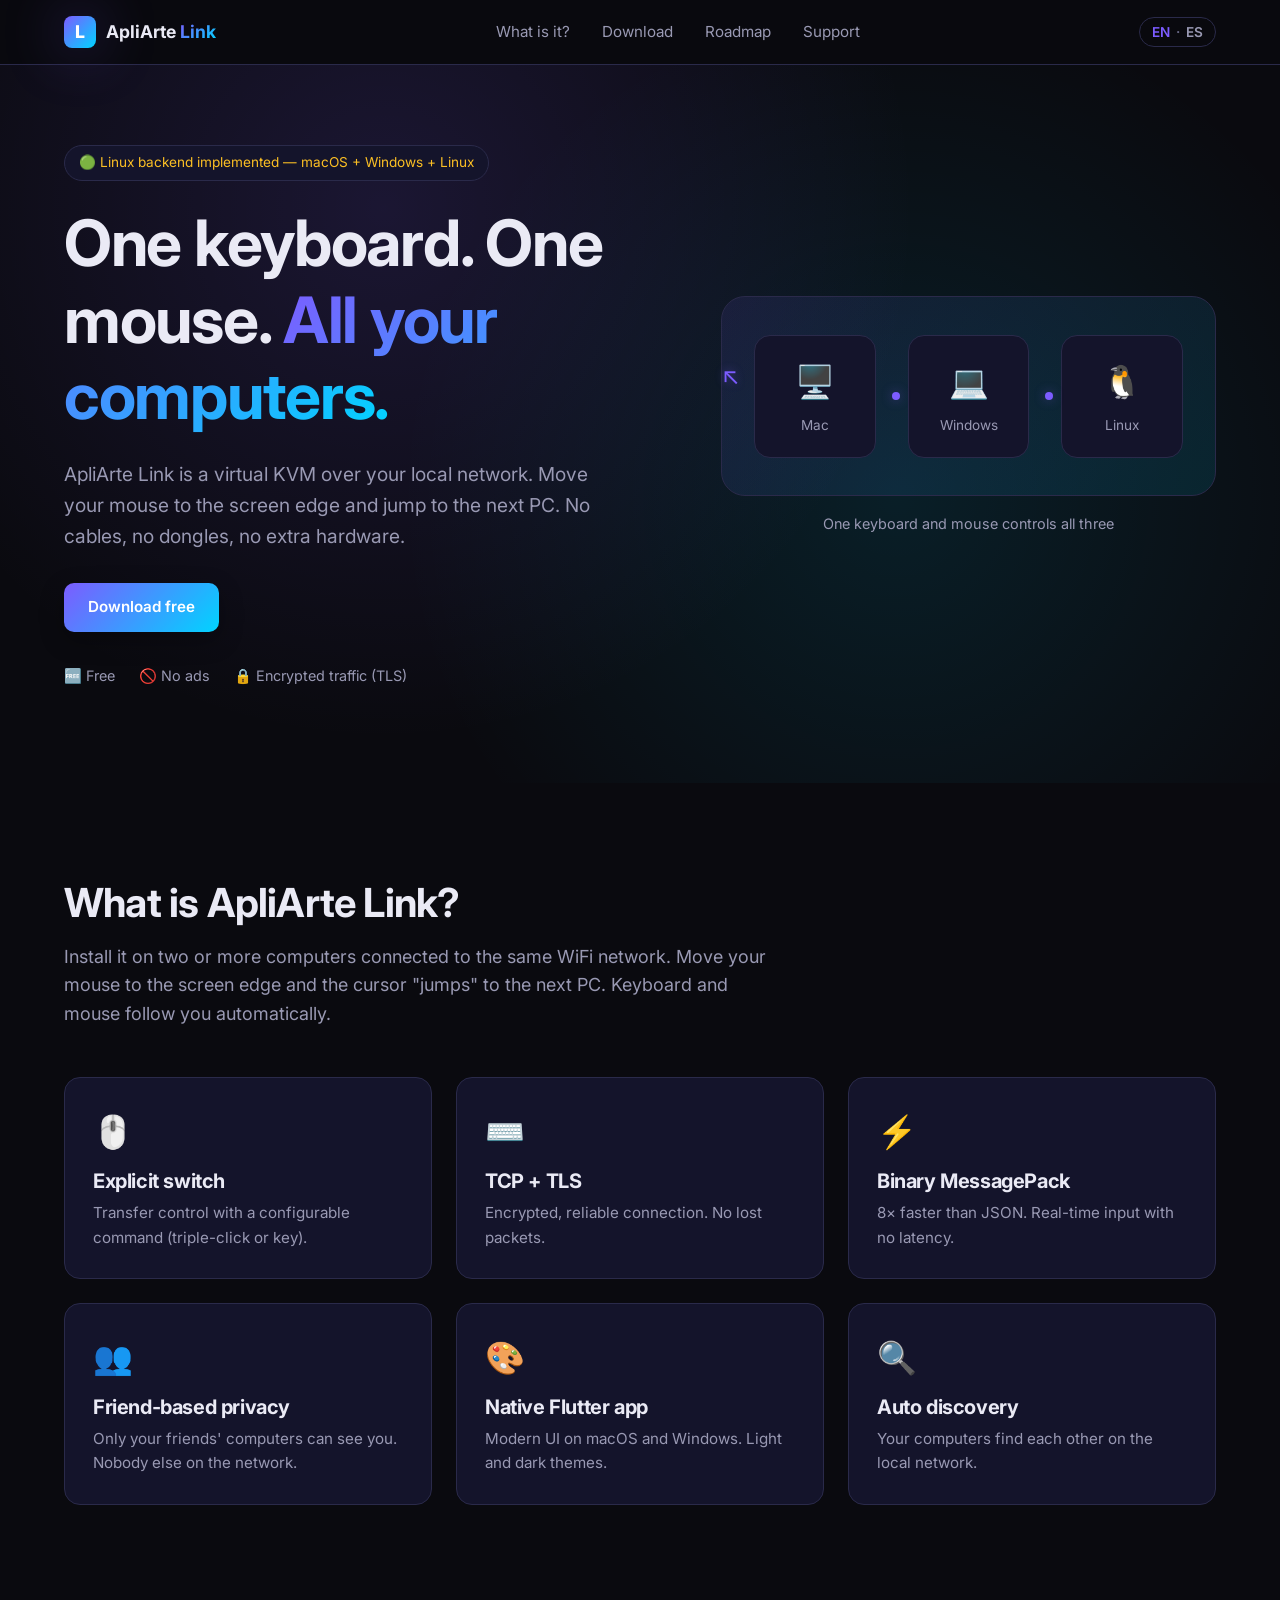
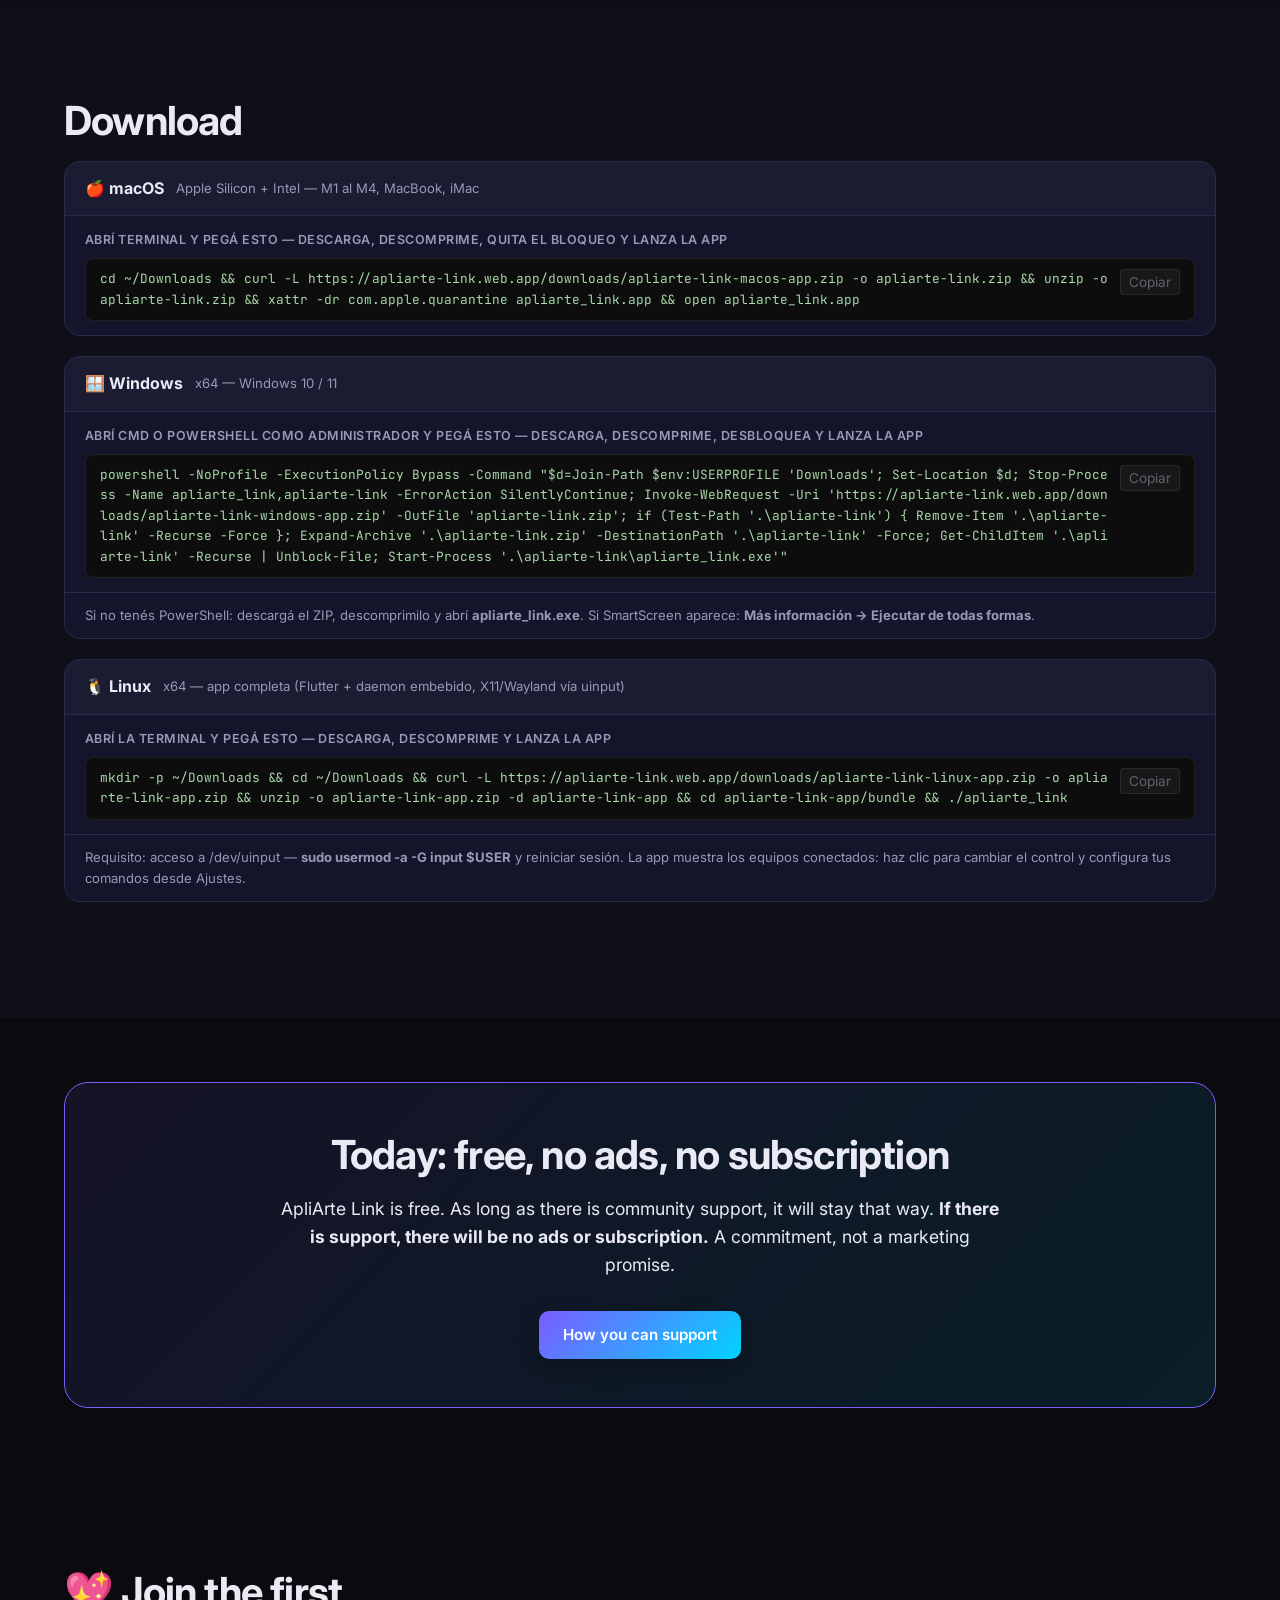
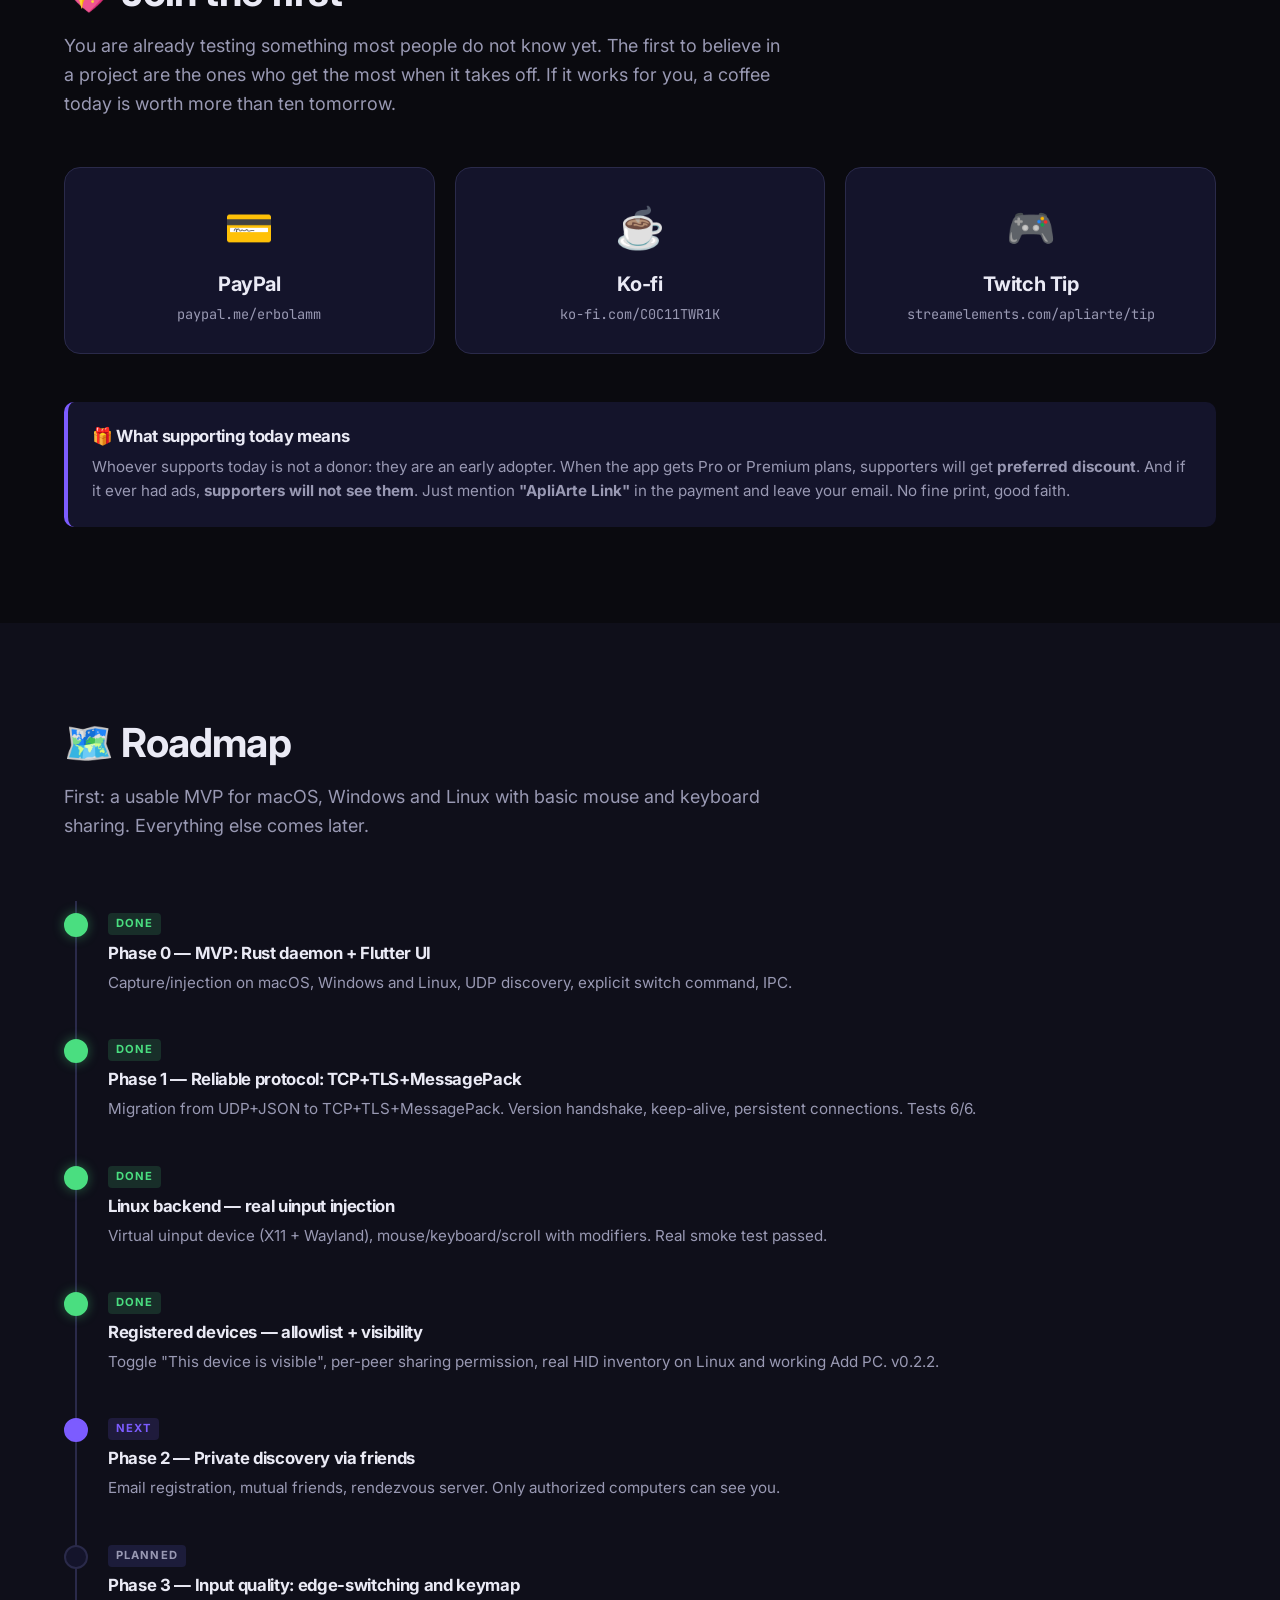
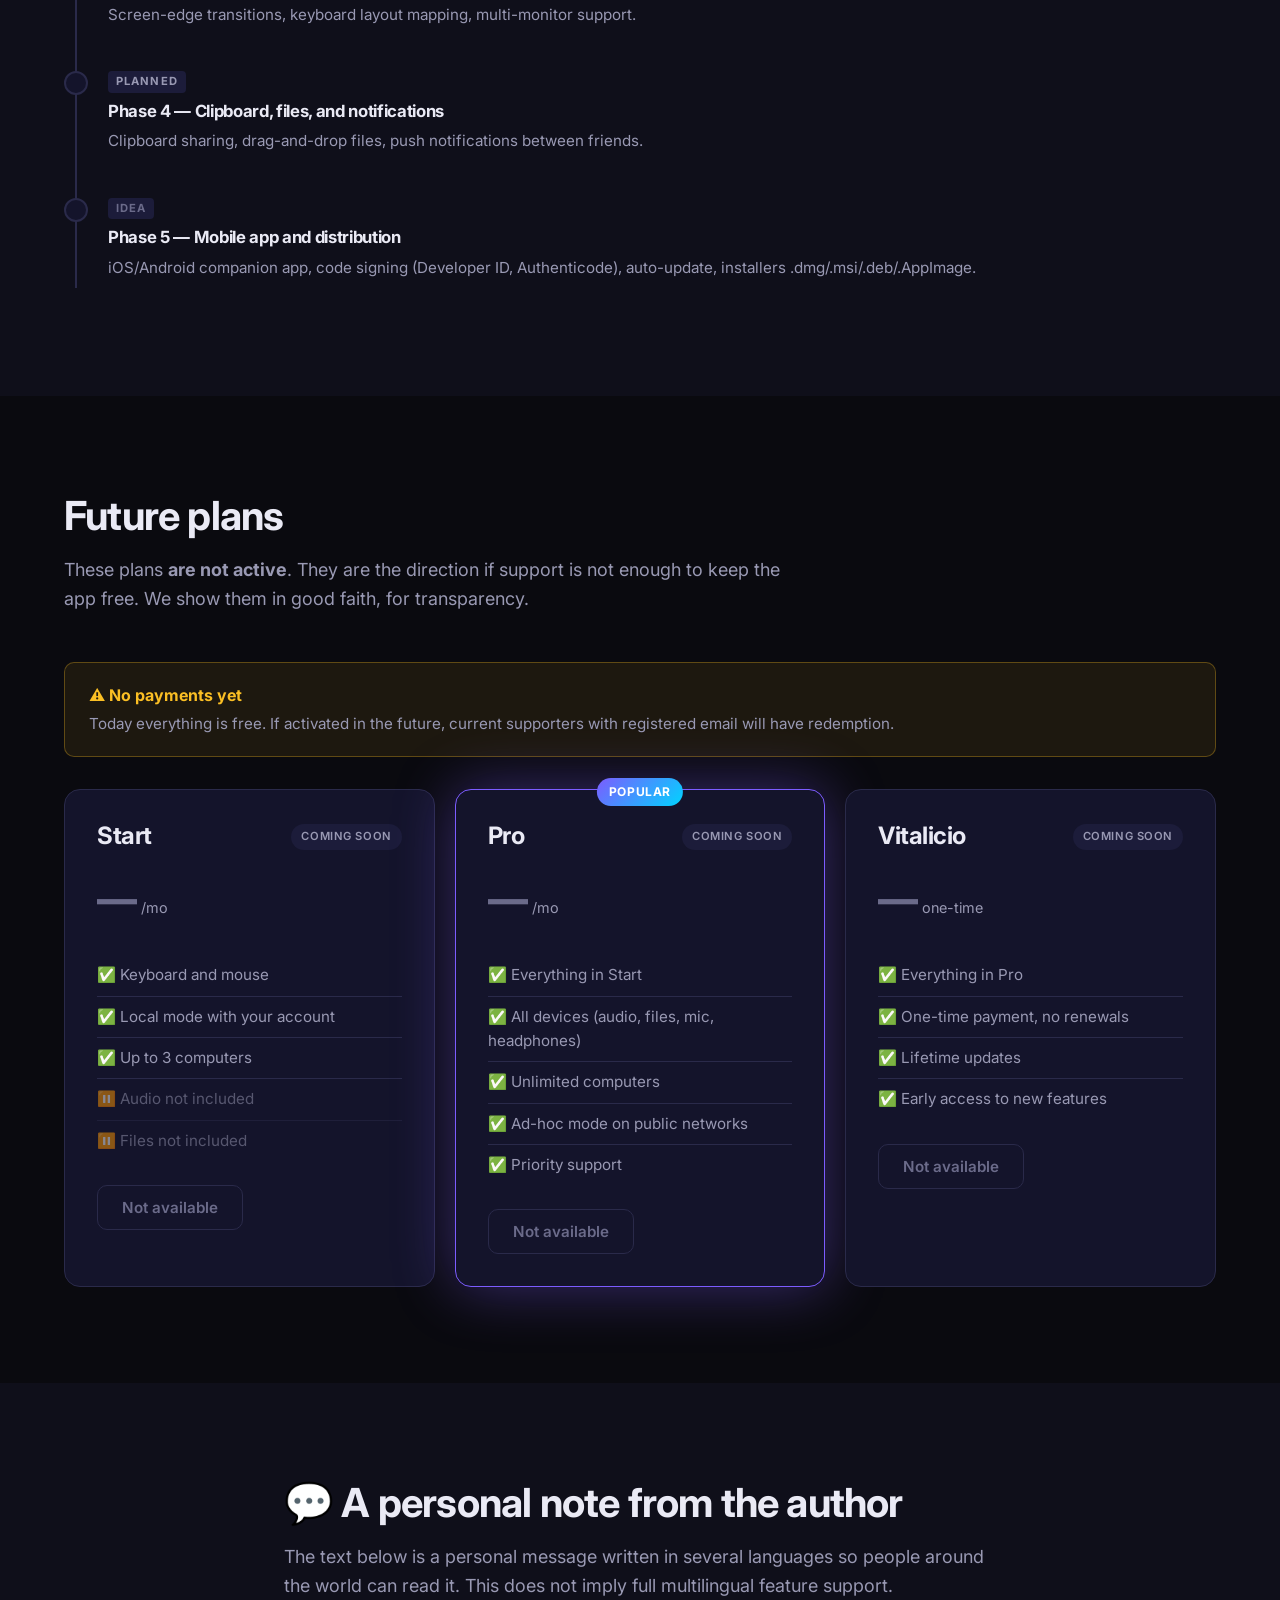
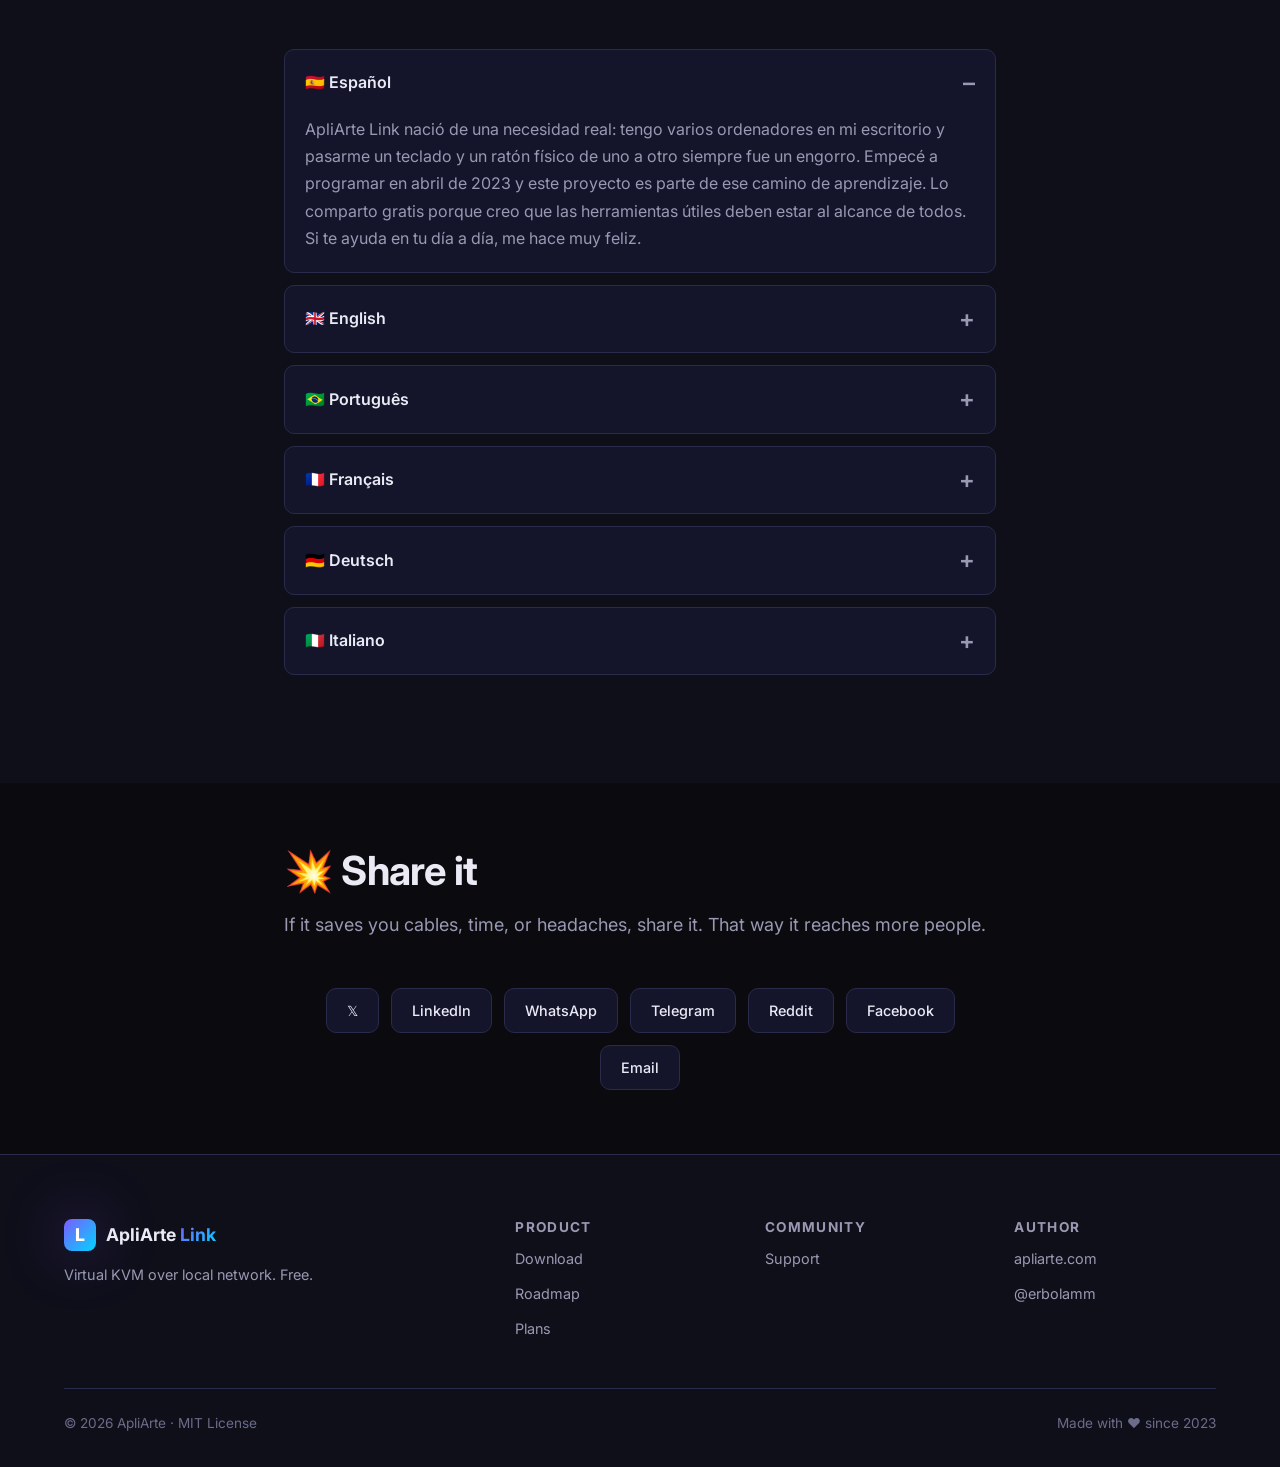
==== commit 141bfad5: "docs(web): v0.2.2 — hito dispositivos registrados (allowlist + visibilidad) en roadmap" ====
--- a/web/public/index.html
+++ b/web/public/index.html
@@ -239,6 +239,14 @@
               <p data-i18n="roadmap.r2b.desc">Dispositivo virtual uinput (X11 + Wayland), ratón/teclado/scroll con modificadores. Test de humo real superado.</p>
             </div>
           </div>
+          <div class="roadmap-item done">
+            <div class="roadmap-dot"></div>
+            <div class="roadmap-content">
+              <span class="roadmap-status" data-i18n="roadmap.s.done">Listo</span>
+              <h4 data-i18n="roadmap.r2c.title">Dispositivos registrados — allowlist + visibilidad</h4>
+              <p data-i18n="roadmap.r2c.desc">Toggle "Este equipo es visible", permitir compartir por peer, inventario HID real en Linux y Añadir PC funcional. v0.2.2.</p>
+            </div>
+          </div>
           <div class="roadmap-item next">
             <div class="roadmap-dot"></div>
             <div class="roadmap-content">
@@ -440,4 +448,4 @@
   <script src="app.js"></script>
 </body>
 </html>
-<!-- v0.2.1: app Linux disponible -->
+<!-- v0.2.2: dispositivos registrados (allowlist + visibilidad), inventario HID Linux, Añadir PC funcional -->
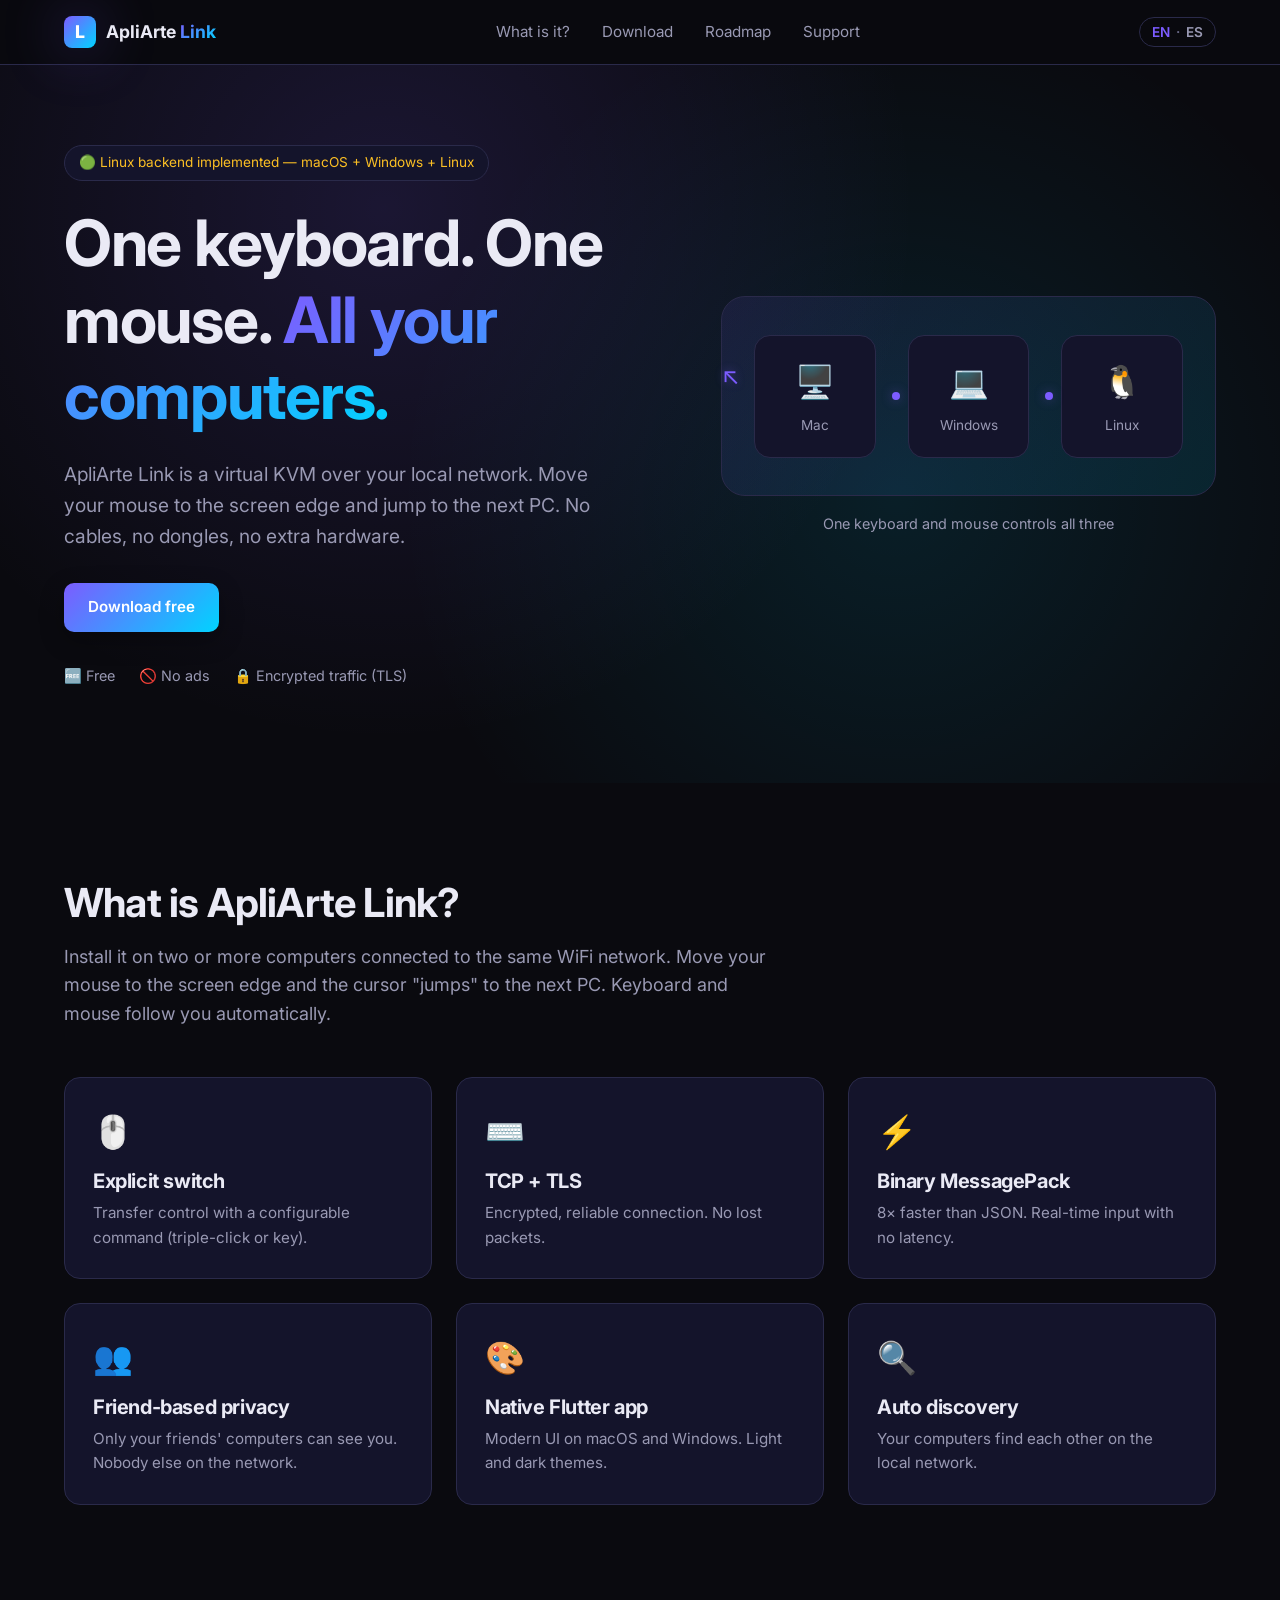
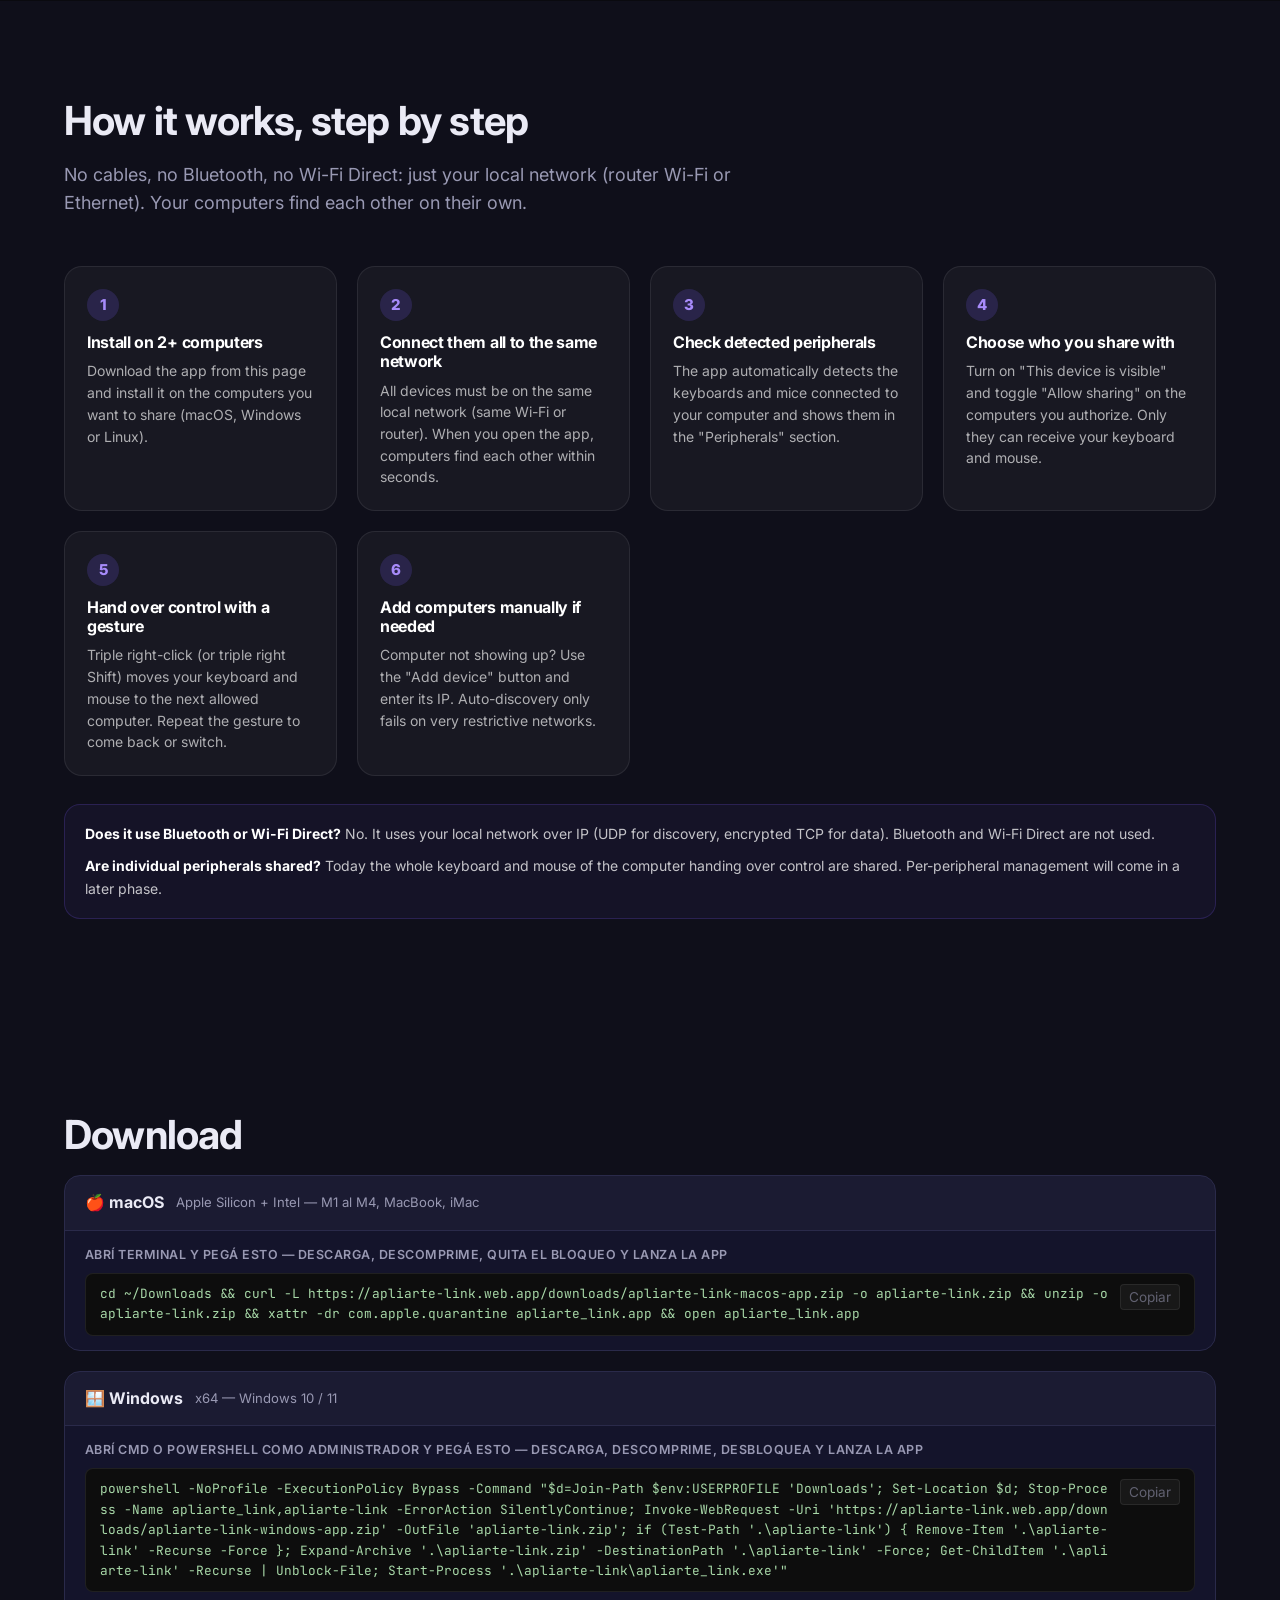
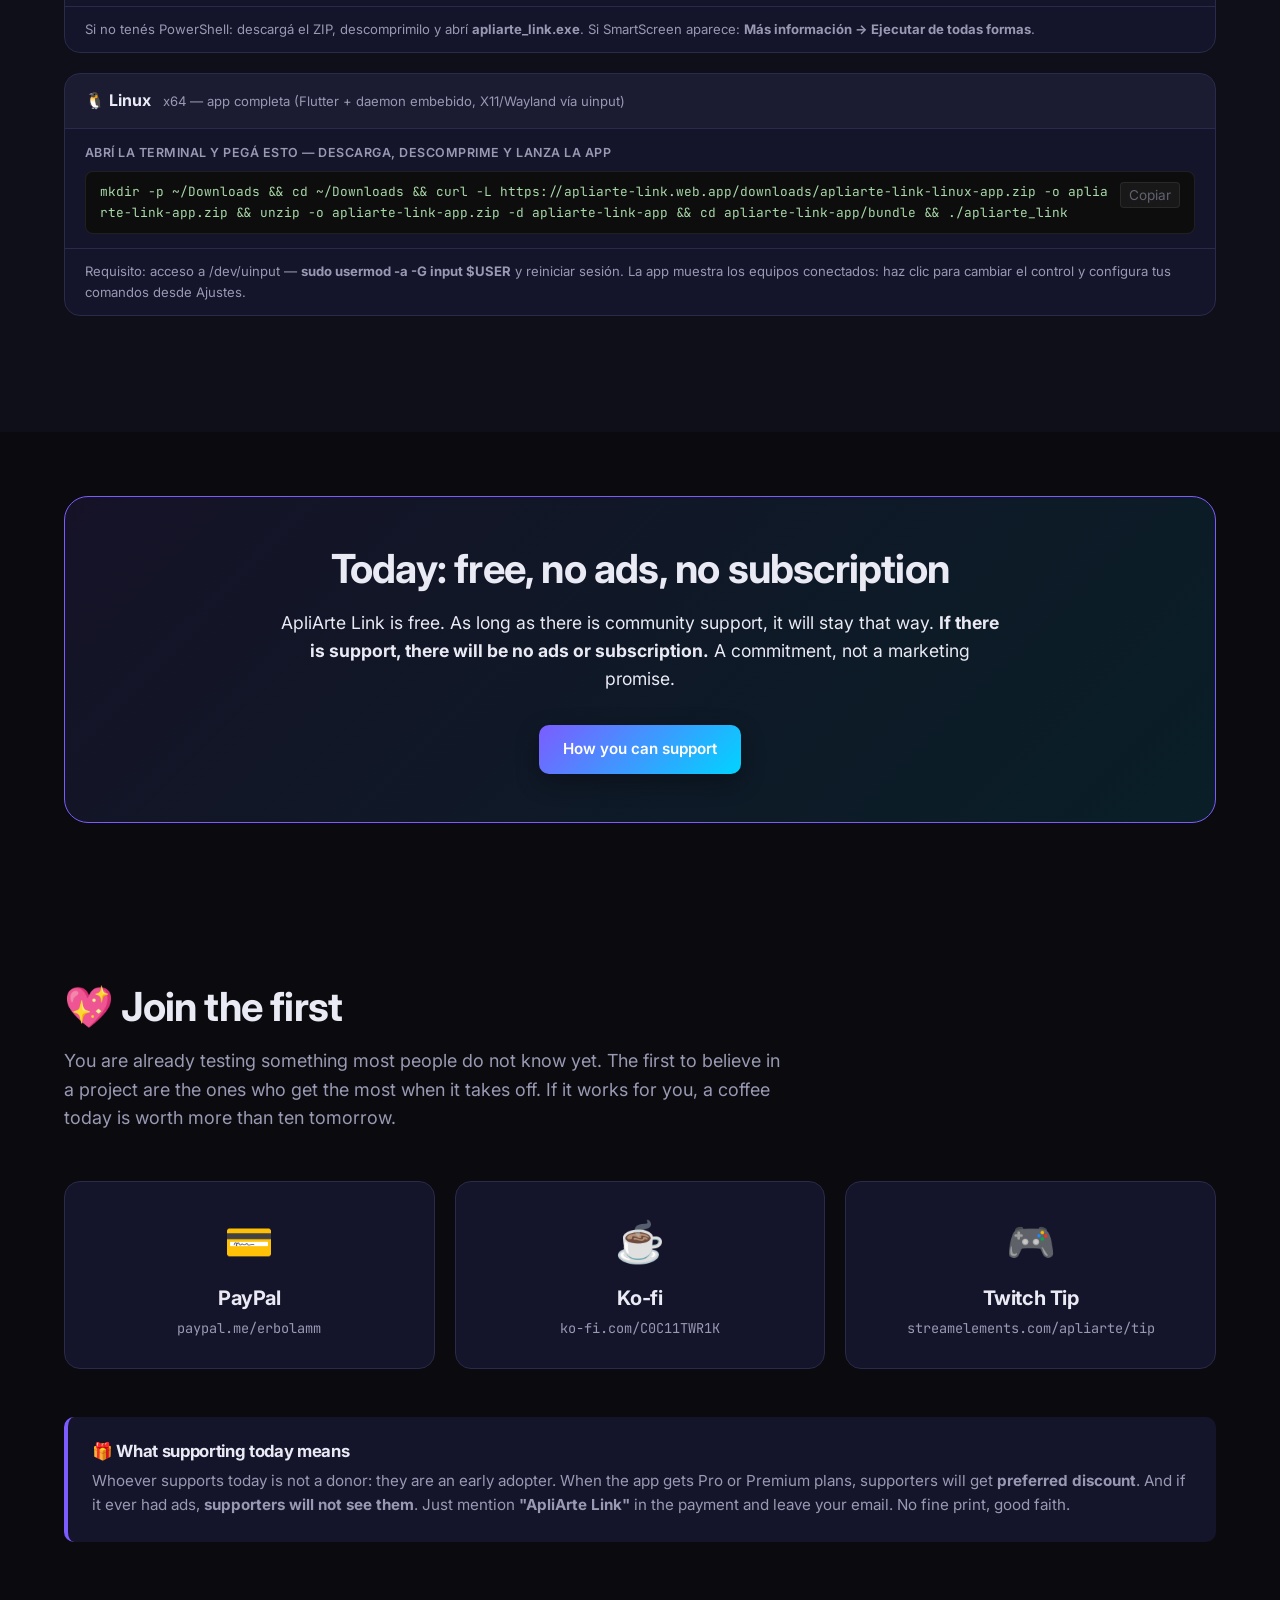
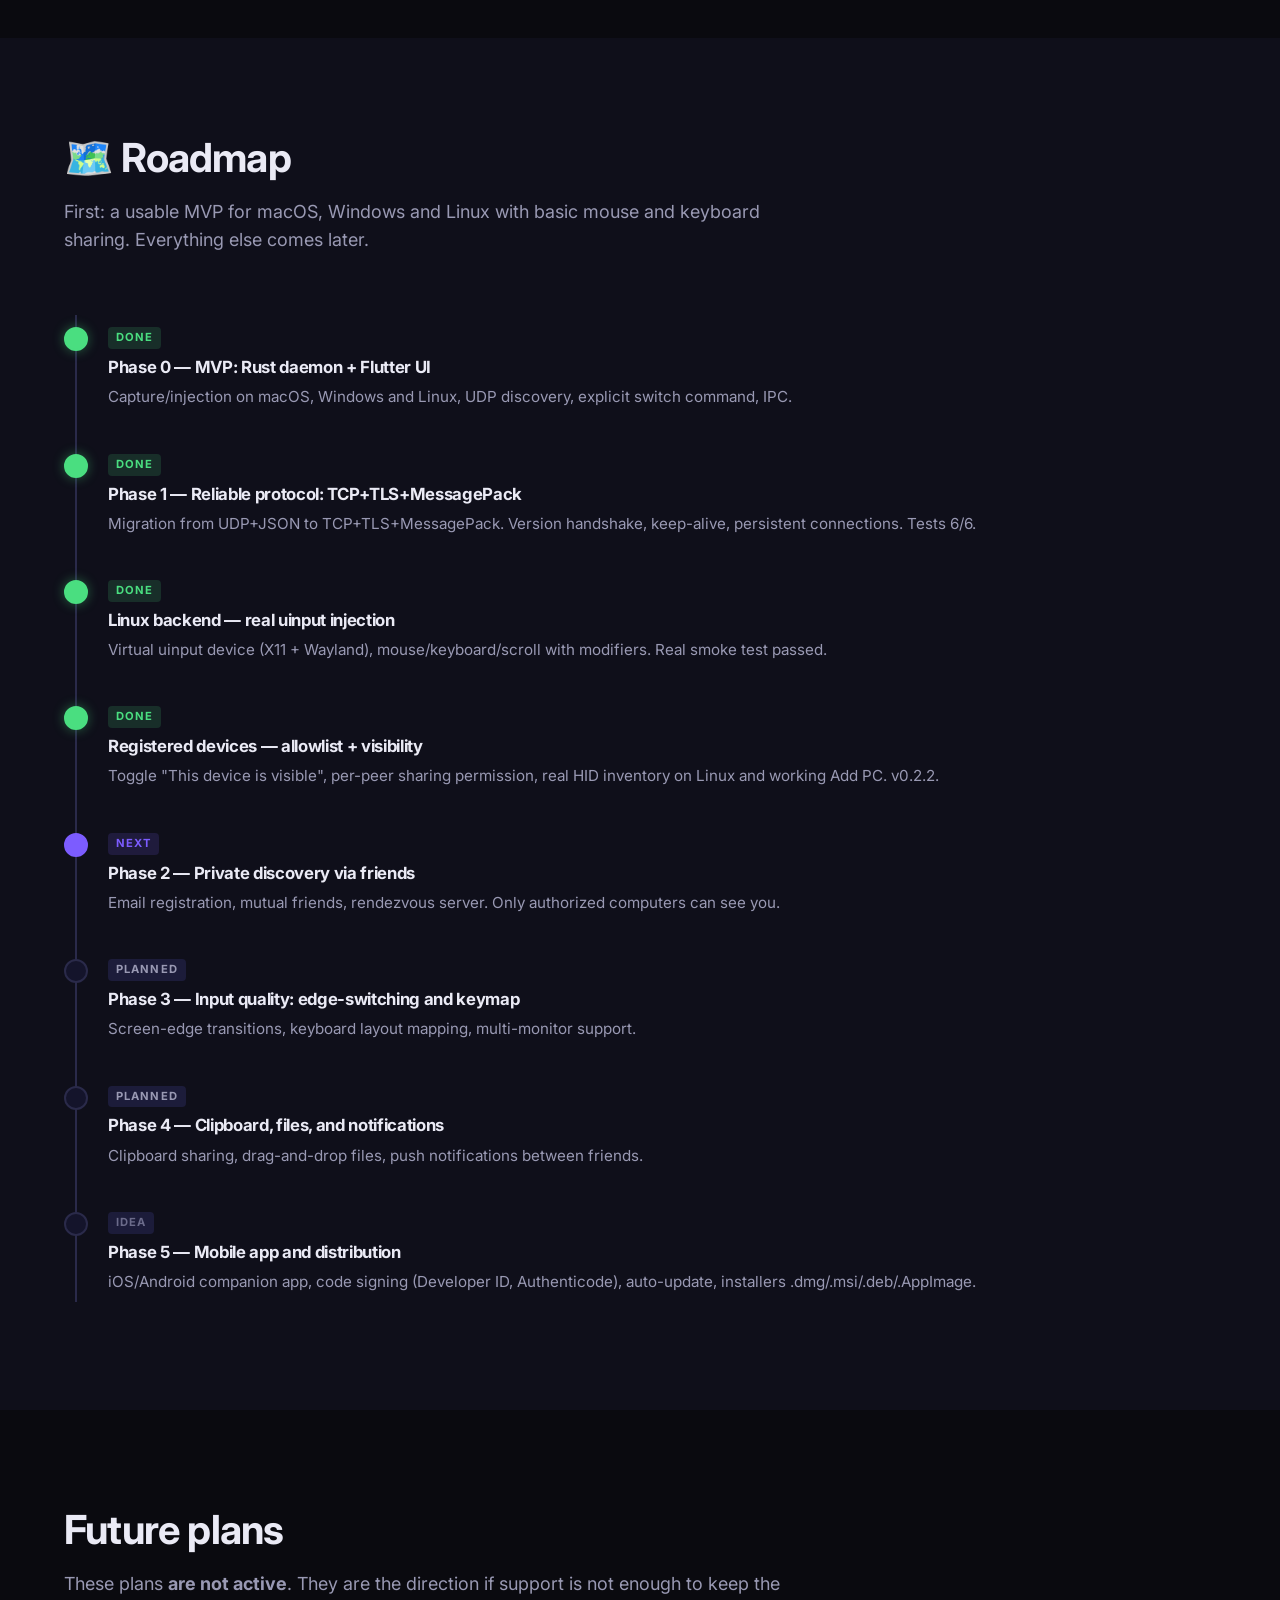
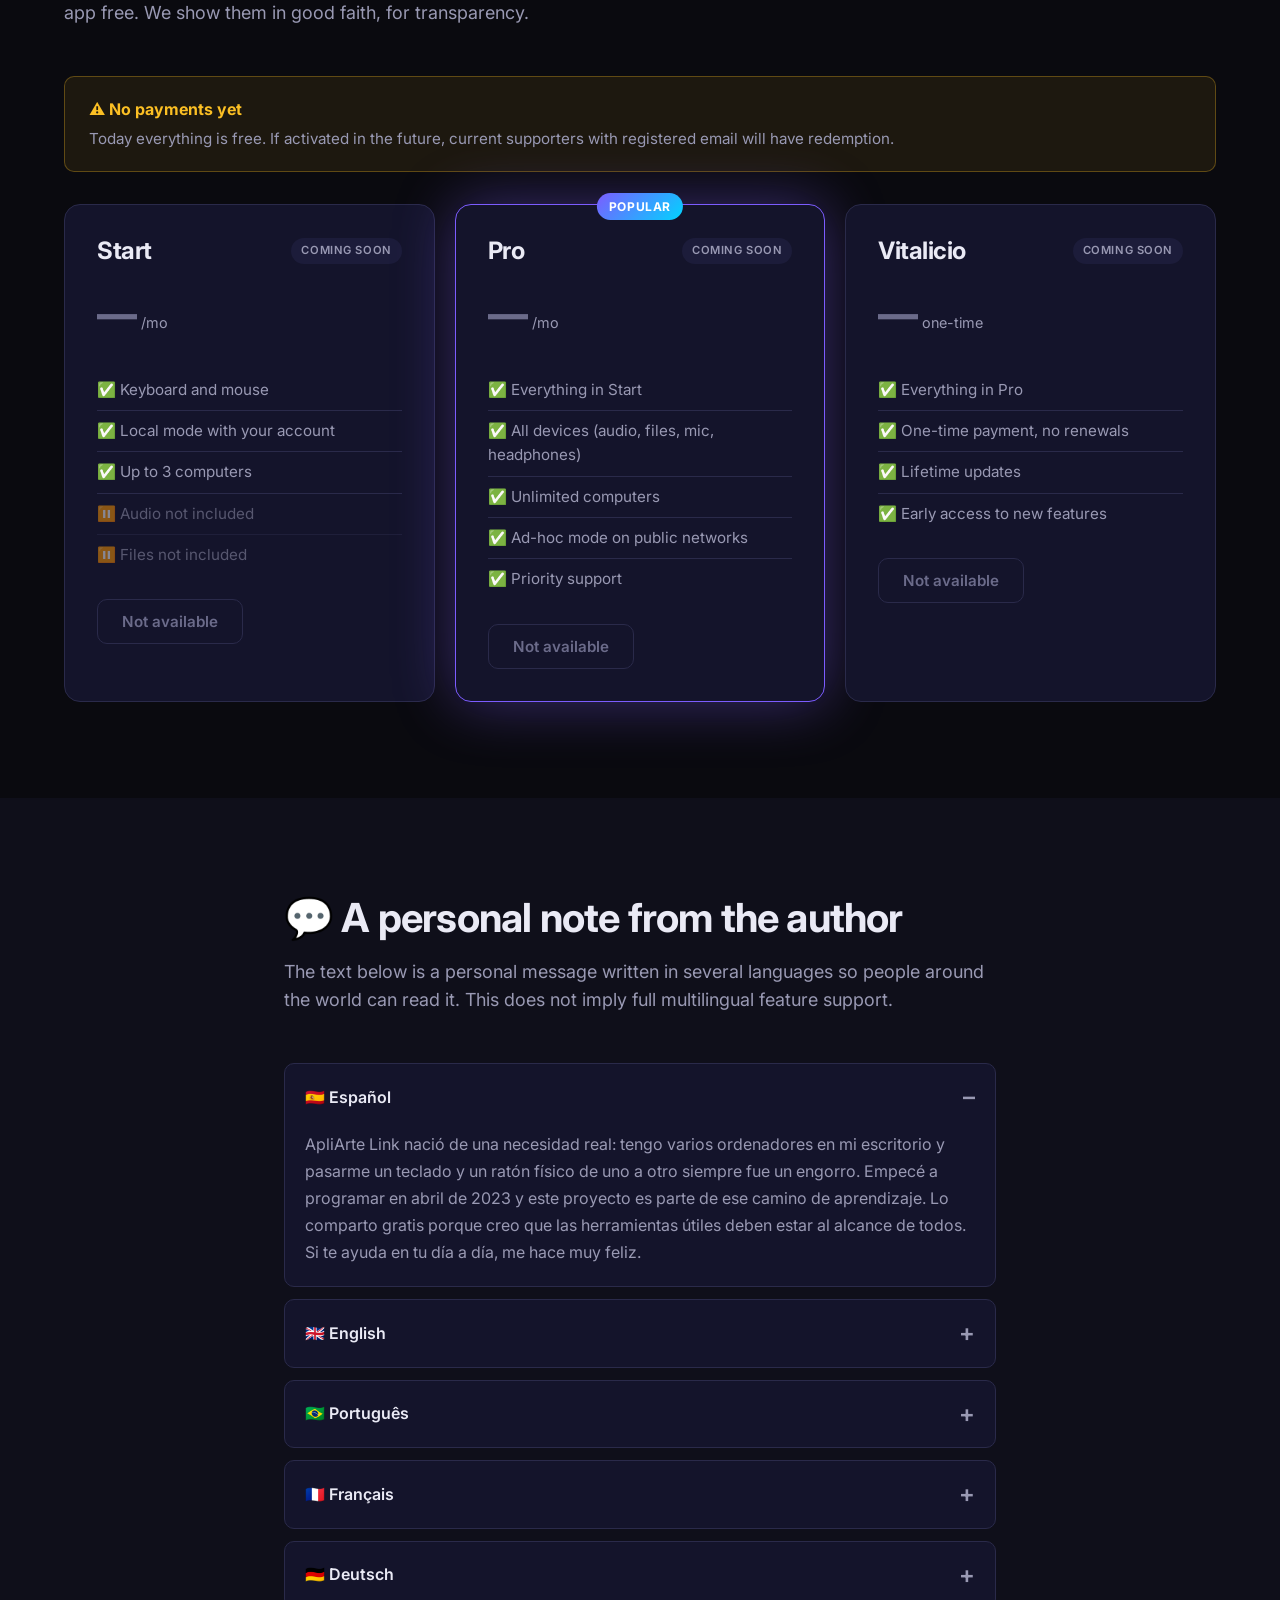
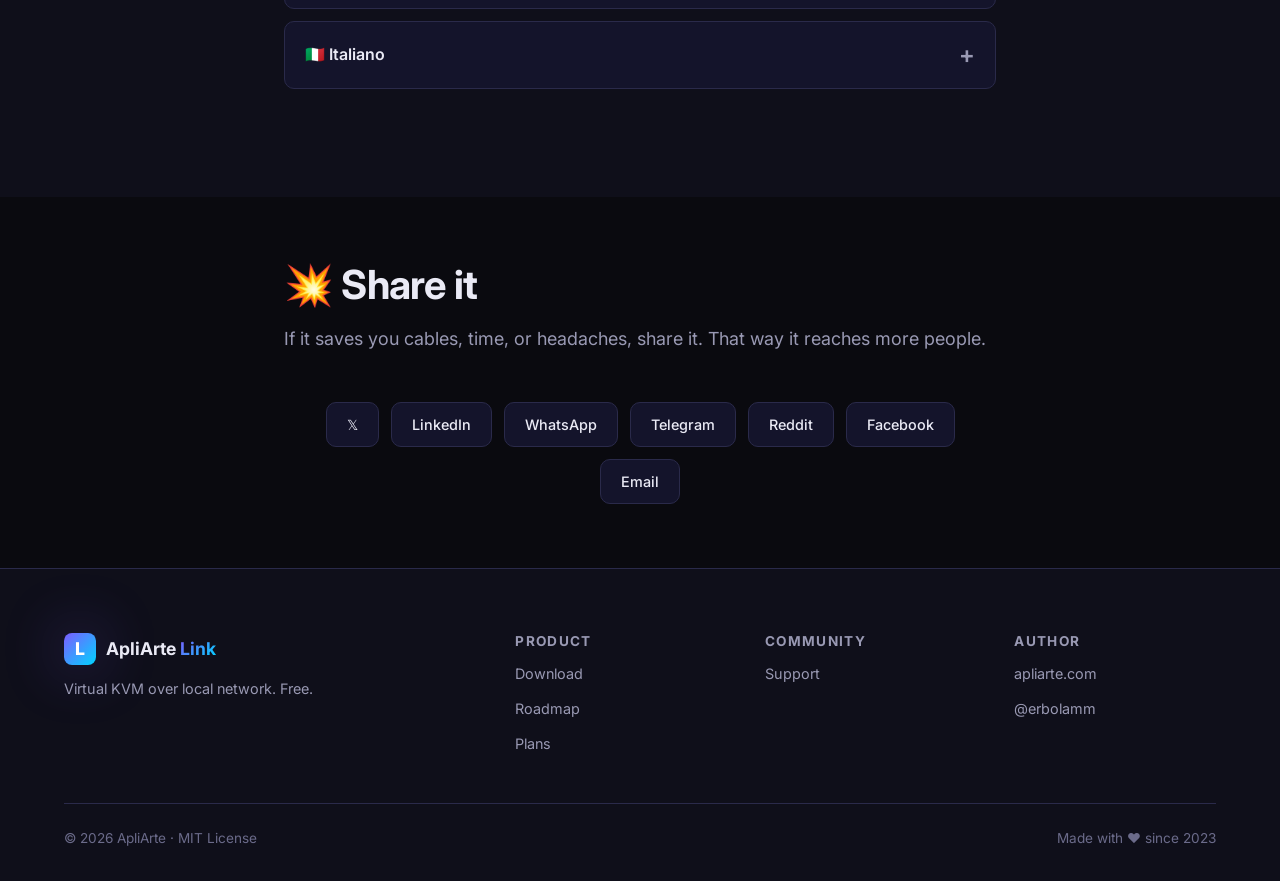
==== commit 872c8899: "docs(web): sección 'Cómo funciona' paso a paso + FAQ Bluetooth/Wi-Fi Direct Responde en la web: dete" ====
--- a/web/public/index.html
+++ b/web/public/index.html
@@ -111,6 +111,50 @@
       </div>
     </section>
 
+    <!-- CÓMO FUNCIONA -->
+    <section id="como-funciona" class="section section-alt">
+      <div class="container">
+        <h2 data-i18n="how.title">Cómo funciona, paso a paso</h2>
+        <p class="section-lead" data-i18n="how.lead">Sin cables, sin Bluetooth, sin Wi-Fi Direct: solo la red local (WiFi del router o cable Ethernet). Tus equipos se encuentran solos.</p>
+        <div class="steps-grid">
+          <div class="step">
+            <span class="step-num">1</span>
+            <h3 data-i18n="how.s1.title">Instala en 2+ ordenadores</h3>
+            <p data-i18n="how.s1.desc">Descarga la app de esta página e instálala en los equipos que quieras compartir (macOS, Windows o Linux).</p>
+          </div>
+          <div class="step">
+            <span class="step-num">2</span>
+            <h3 data-i18n="how.s2.title">Conecta todos a la misma red</h3>
+            <p data-i18n="how.s2.desc">Todos deben estar en la misma red local (mismo WiFi o router). Al abrir la app, los equipos se detectan solos en segundos.</p>
+          </div>
+          <div class="step">
+            <span class="step-num">3</span>
+            <h3 data-i18n="how.s3.title">Revisa los periféricos detectados</h3>
+            <p data-i18n="how.s3.desc">La app detecta automáticamente los teclados y ratones conectados a tu equipo y los muestra en la sección "Periféricos".</p>
+          </div>
+          <div class="step">
+            <span class="step-num">4</span>
+            <h3 data-i18n="how.s4.title">Elige a quién compartir</h3>
+            <p data-i18n="how.s4.desc">Activa "Este equipo es visible" y marca el interruptor "Permitir compartir" en los equipos que autorices. Solo ellos podrán recibir tu teclado y ratón.</p>
+          </div>
+          <div class="step">
+            <span class="step-num">5</span>
+            <h3 data-i18n="how.s5.title">Cede el control con un gesto</h3>
+            <p data-i18n="how.s5.desc">Haz triple clic derecho (o triple Shift derecho) y el teclado y ratón saltan al siguiente equipo permitido. Repite el gesto para volver o cambiar.</p>
+          </div>
+          <div class="step">
+            <span class="step-num">6</span>
+            <h3 data-i18n="how.s6.title">Añade equipos a mano si hace falta</h3>
+            <p data-i18n="how.s6.desc">¿El equipo no aparece? Usa el botón "Añadir equipo" e introduce su IP. El descubrimiento automático falla solo en redes muy restrictivas.</p>
+          </div>
+        </div>
+        <div class="faq-note">
+          <p><strong data-i18n="how.faq1.q">¿Usa Bluetooth o Wi-Fi Direct?</strong> <span data-i18n="how.faq1.a">No. Usa tu red local por IP (UDP para descubrirse, TCP cifrado para los datos). Bluetooth y Wi-Fi Direct no se utilizan.</span></p>
+          <p><strong data-i18n="how.faq2.q">¿Se comparten periféricos individuales?</strong> <span data-i18n="how.faq2.a">Hoy se comparte todo el teclado y ratón del equipo que cede el control. La gestión individual por periférico llegará en una fase posterior.</span></p>
+        </div>
+      </div>
+    </section>
+
     <!-- DESCARGAR -->
     <section id="descargar" class="section section-alt">
       <div class="container">
--- a/web/public/styles.css
+++ b/web/public/styles.css
@@ -898,3 +898,57 @@
   .footer-grid { grid-template-columns: 1fr 1fr; gap: 32px; }
   .footer-bottom { flex-direction: column; gap: 12px; }
 }
+
+/* Cómo funciona — pasos */
+.steps-grid {
+  display: grid;
+  grid-template-columns: repeat(auto-fit, minmax(240px, 1fr));
+  gap: 20px;
+  margin-top: 28px;
+}
+.step {
+  background: rgba(255, 255, 255, 0.04);
+  border: 1px solid rgba(255, 255, 255, 0.08);
+  border-radius: 18px;
+  padding: 22px;
+}
+.step-num {
+  display: inline-flex;
+  align-items: center;
+  justify-content: center;
+  width: 32px;
+  height: 32px;
+  border-radius: 50%;
+  background: rgba(124, 92, 255, 0.18);
+  color: #a78bfa;
+  font-weight: 800;
+  font-size: 15px;
+  margin-bottom: 12px;
+}
+.step h3 {
+  color: #fff;
+  font-size: 16px;
+  font-weight: 700;
+  margin-bottom: 8px;
+}
+.step p {
+  color: rgba(255, 255, 255, 0.65);
+  font-size: 14px;
+  line-height: 1.55;
+}
+.faq-note {
+  margin-top: 28px;
+  padding: 18px 20px;
+  background: rgba(124, 92, 255, 0.06);
+  border: 1px solid rgba(124, 92, 255, 0.2);
+  border-radius: 16px;
+  color: rgba(255, 255, 255, 0.75);
+  font-size: 14px;
+  line-height: 1.6;
+}
+.faq-note p + p {
+  margin-top: 10px;
+}
+.faq-note strong {
+  color: #fff;
+}
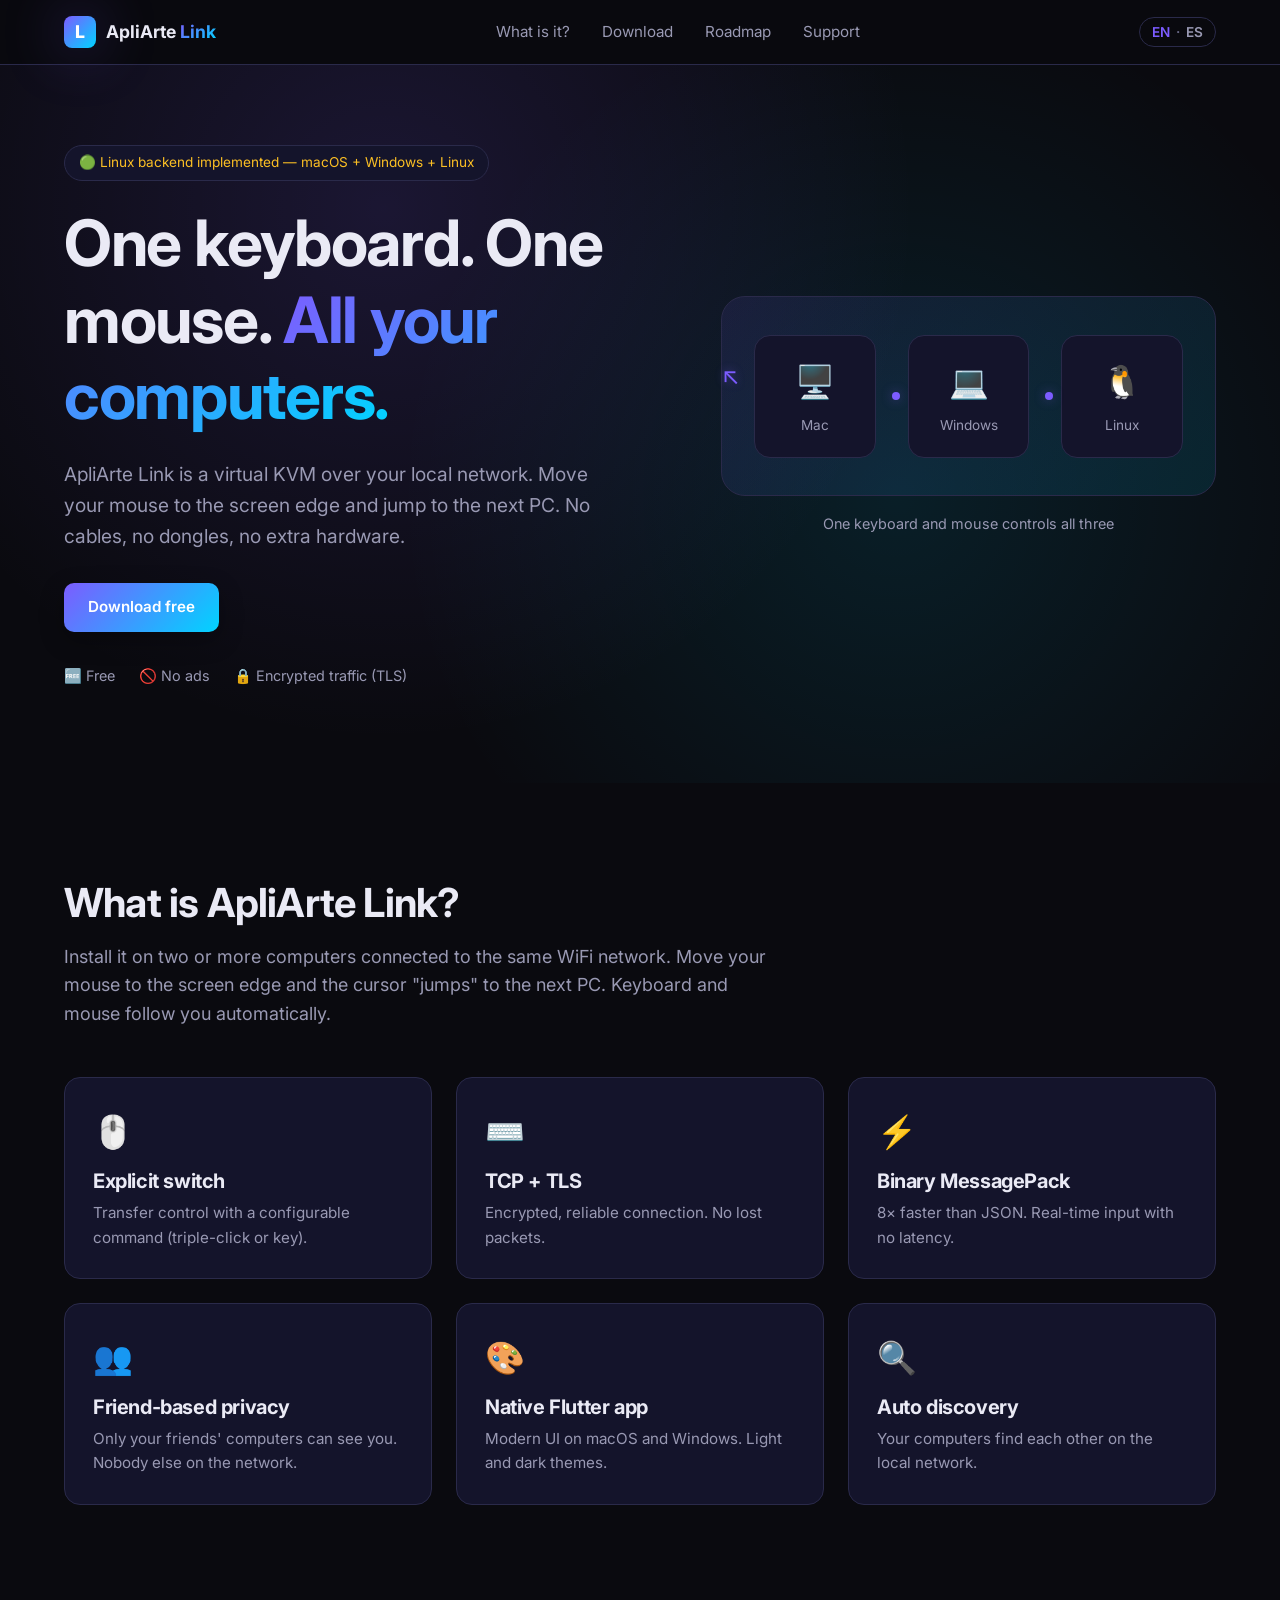
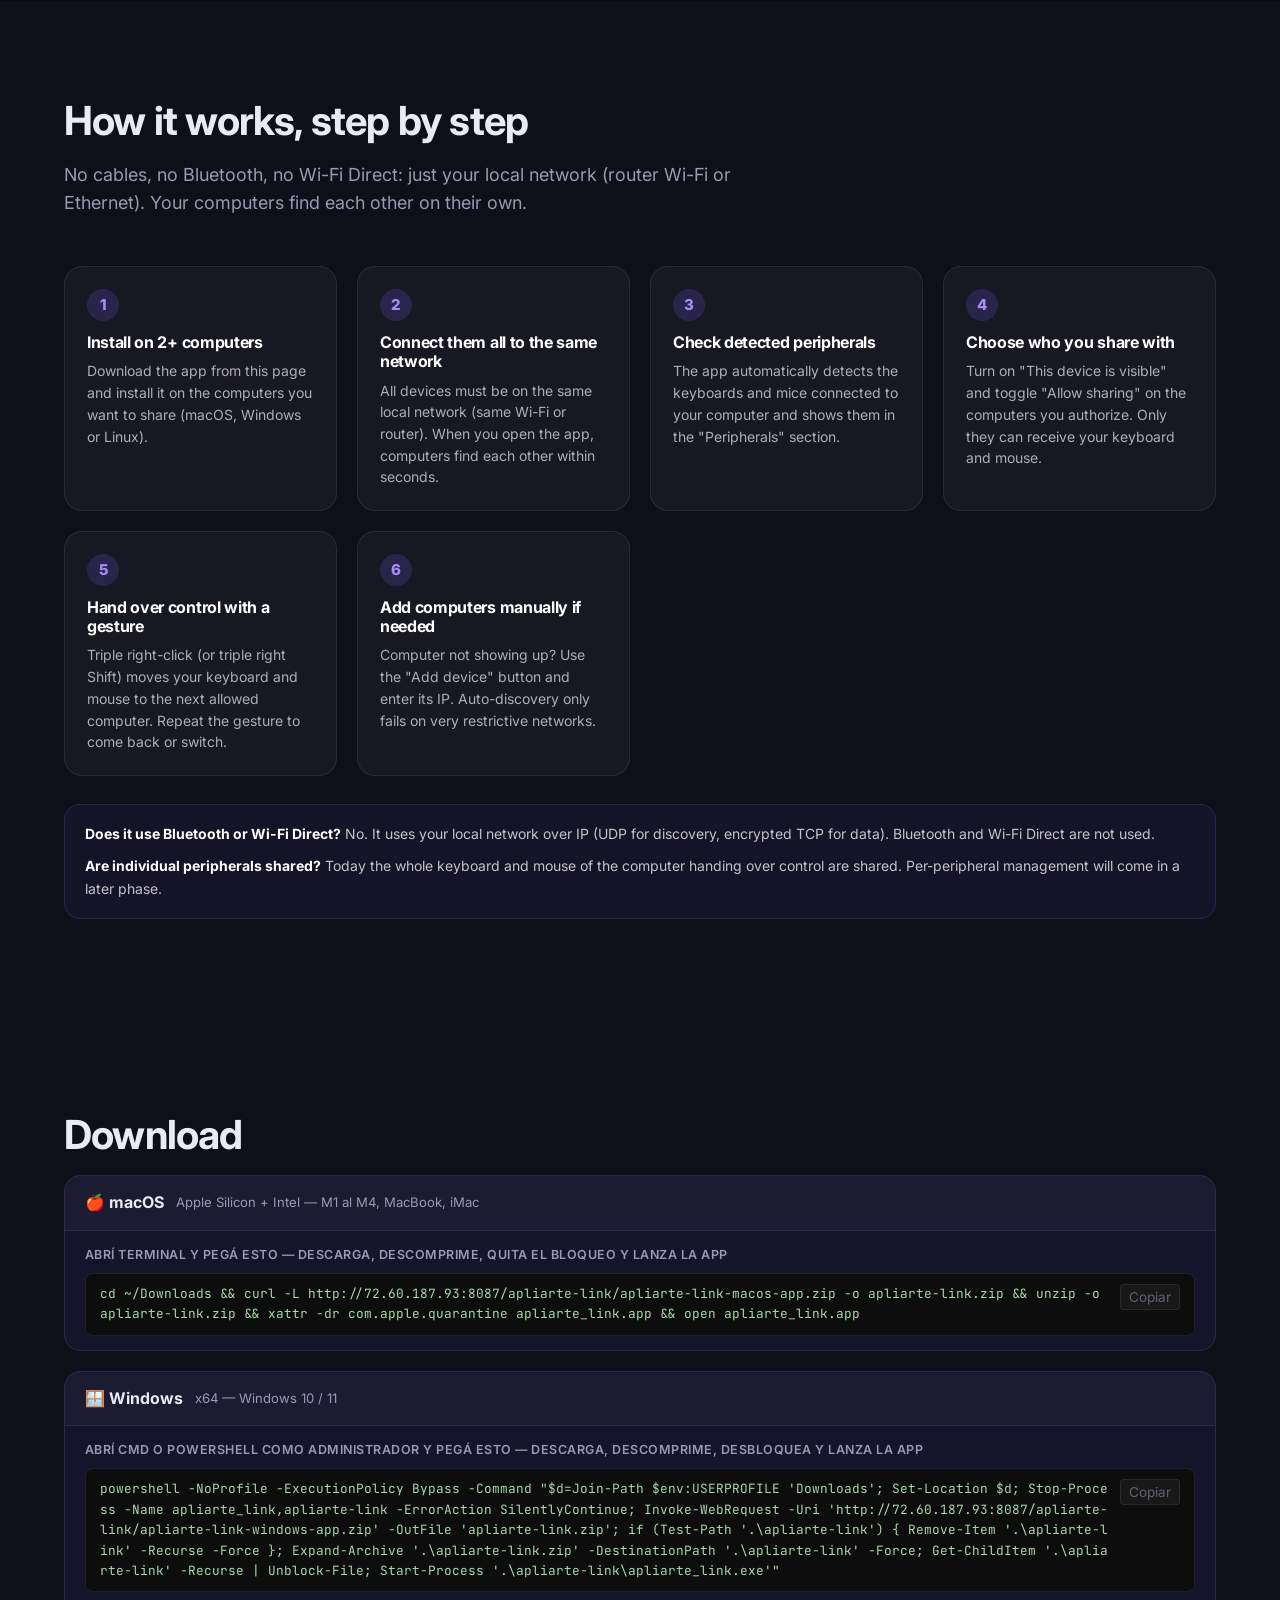
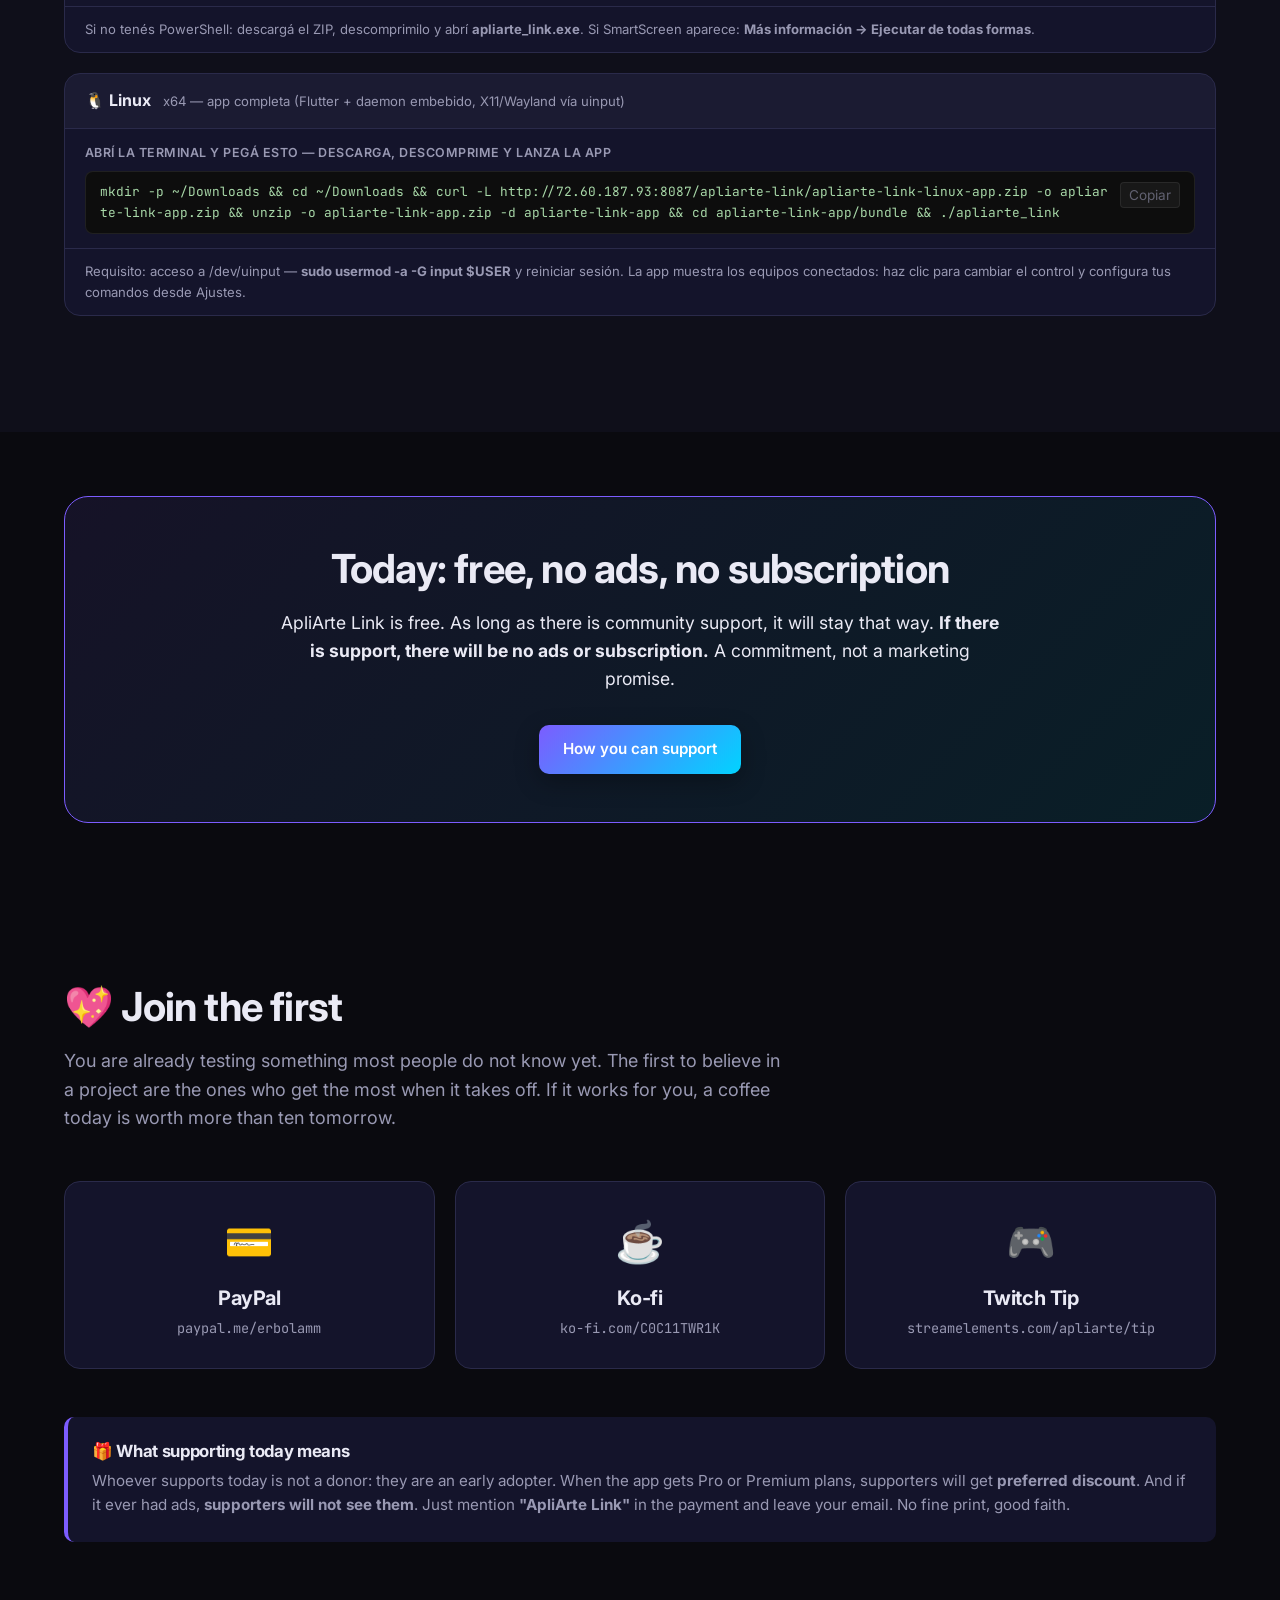
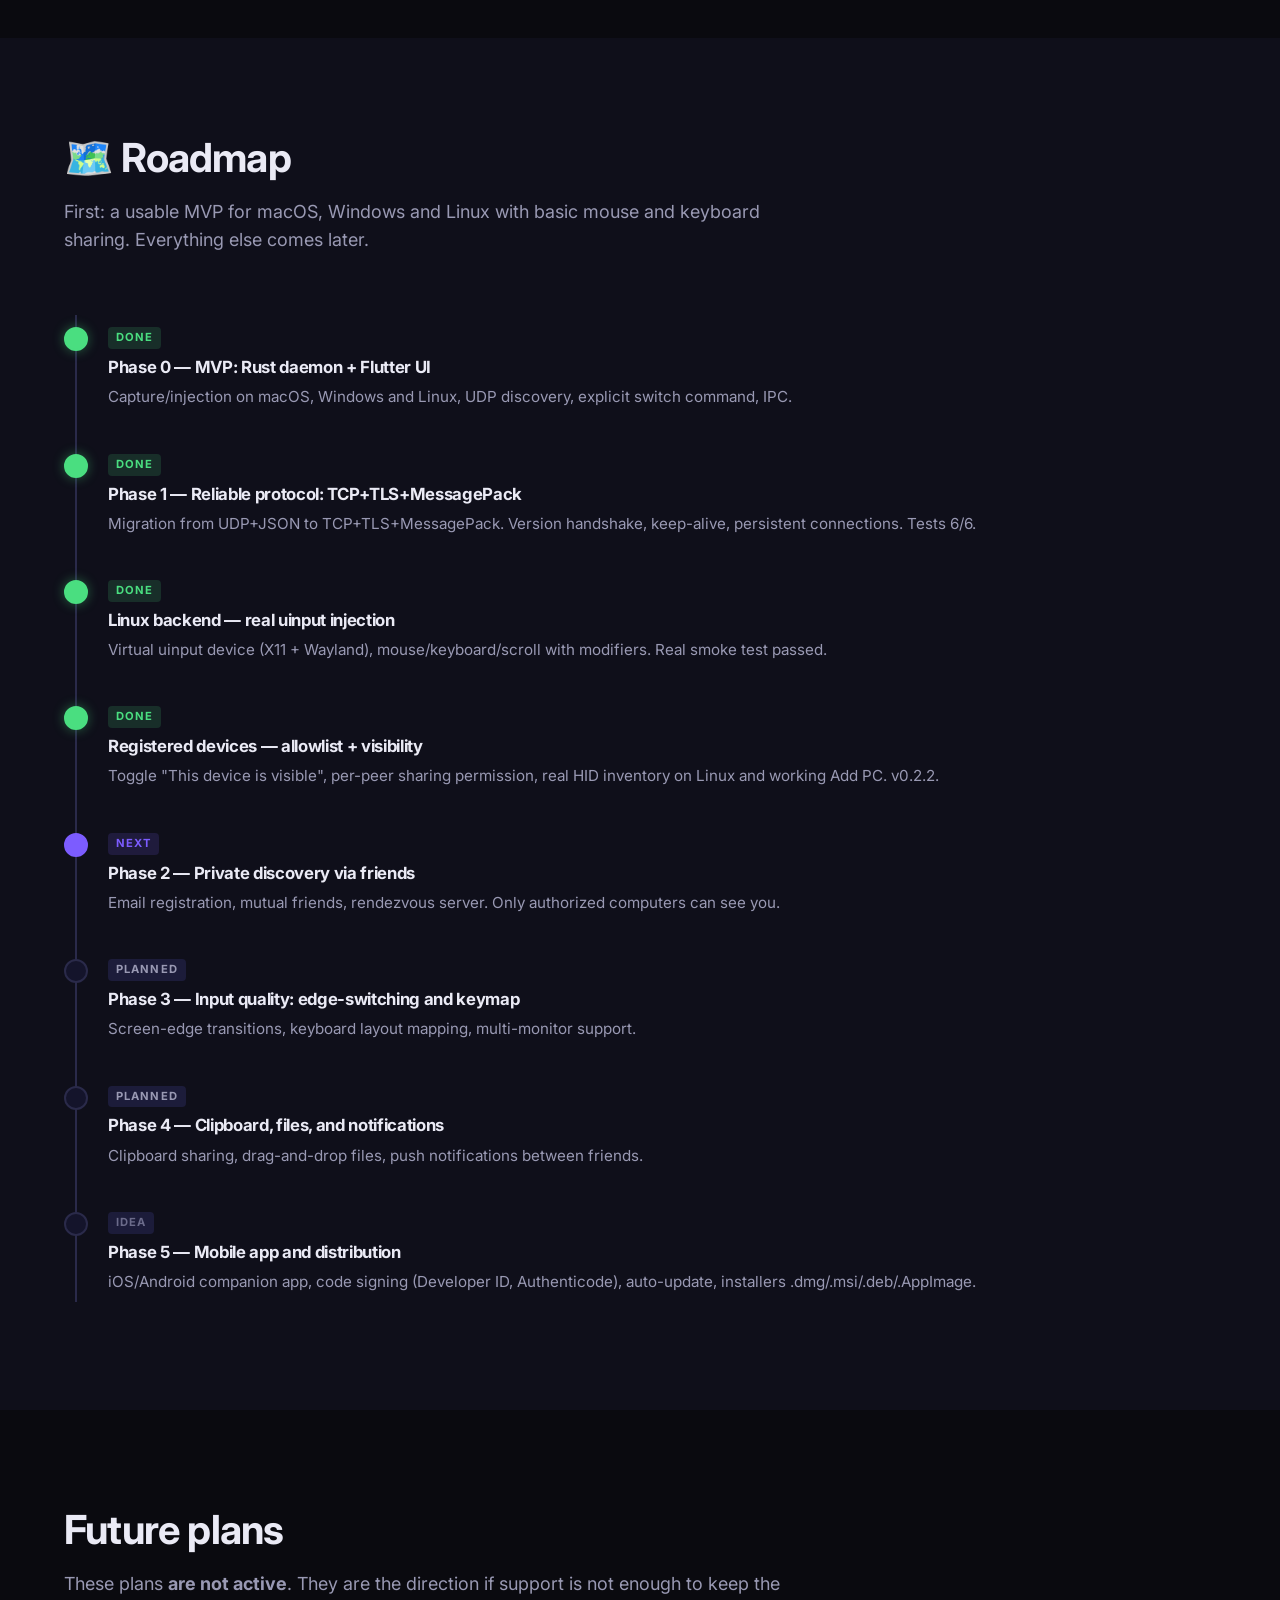
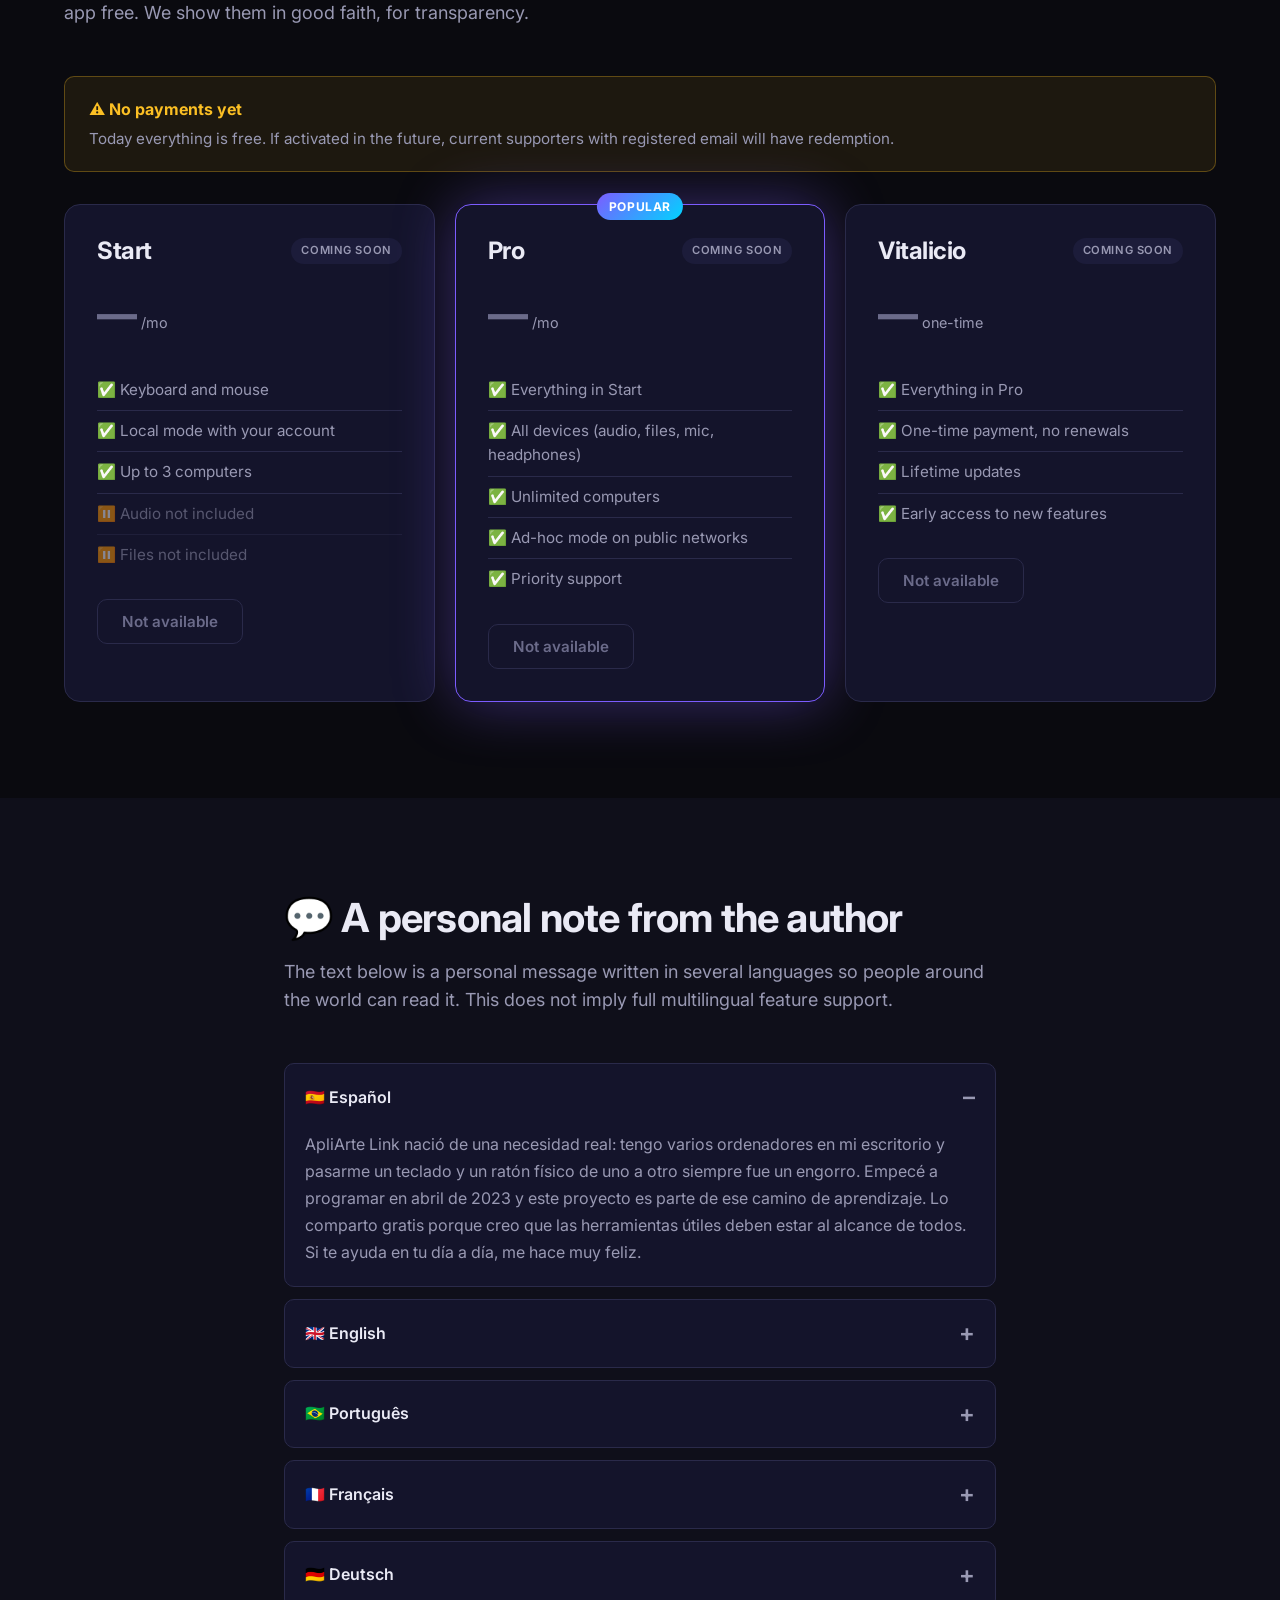
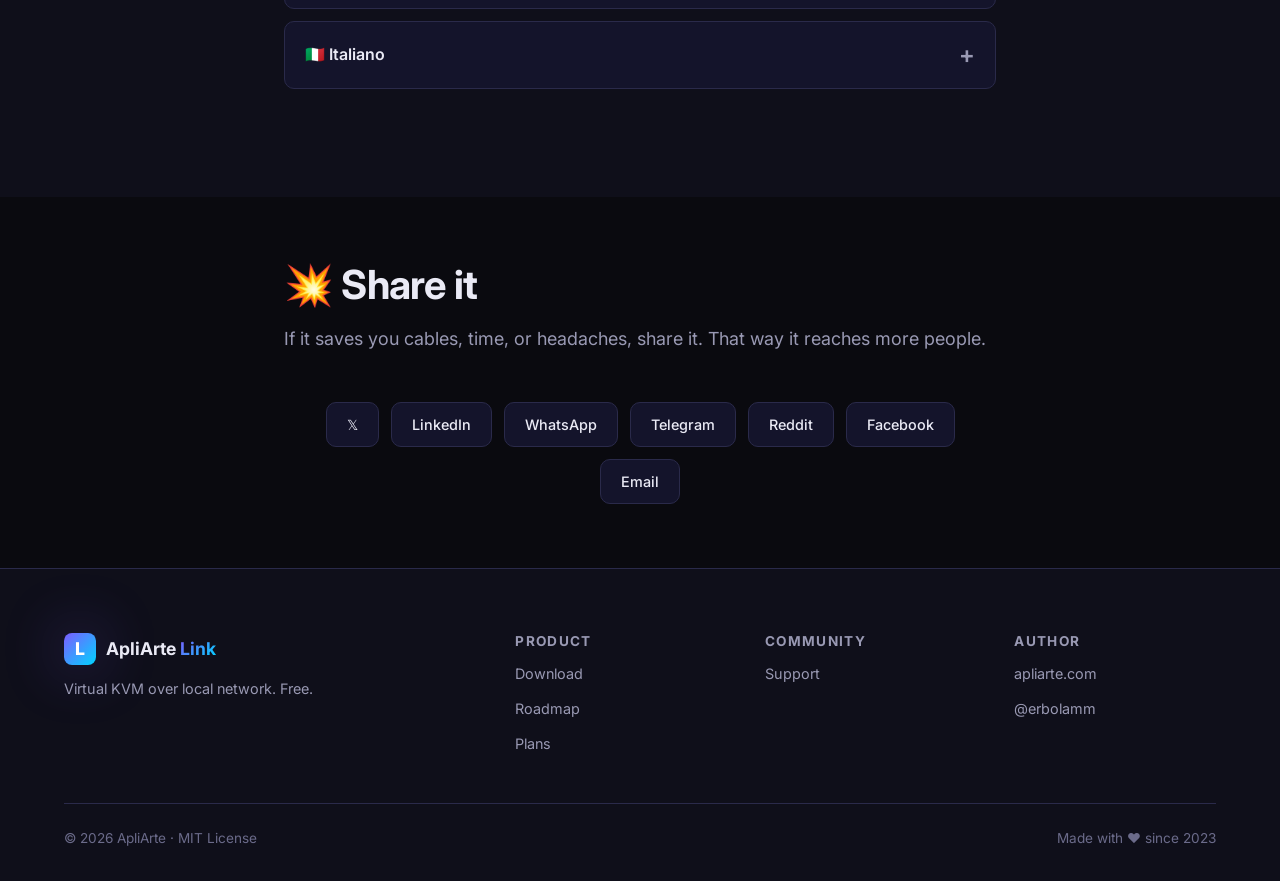
==== commit 3aca905d: "fix(web): descargas desde el VPS (72.60.187.93:8087) — evita límite ancho de banda de Firebase Spark" ====
--- a/web/public/index.html
+++ b/web/public/index.html
@@ -169,7 +169,7 @@
           <div class="install-step">
             <span class="step-label">Abrí Terminal y pegá esto — descarga, descomprime, quita el bloqueo y lanza la app</span>
             <div class="code-line">
-              <code id="mac-all" data-release="mac">cd ~/Downloads &amp;&amp; curl -L https://apliarte-link.web.app/downloads/apliarte-link-macos-app.zip -o apliarte-link.zip &amp;&amp; unzip -o apliarte-link.zip &amp;&amp; xattr -dr com.apple.quarantine apliarte_link.app &amp;&amp; open apliarte_link.app</code>
+              <code id="mac-all" data-release="mac">cd ~/Downloads &amp;&amp; curl -L http://72.60.187.93:8087/apliarte-link/apliarte-link-macos-app.zip -o apliarte-link.zip &amp;&amp; unzip -o apliarte-link.zip &amp;&amp; xattr -dr com.apple.quarantine apliarte_link.app &amp;&amp; open apliarte_link.app</code>
               <button class="copy-btn" onclick="copyCode('mac-all')">Copiar</button>
             </div>
           </div>
@@ -184,7 +184,7 @@
           <div class="install-step">
             <span class="step-label">Abrí CMD o PowerShell como administrador y pegá esto — descarga, descomprime, desbloquea y lanza la app</span>
             <div class="code-line">
-              <code id="win-all" data-release="win">powershell -NoProfile -ExecutionPolicy Bypass -Command "$d=Join-Path $env:USERPROFILE 'Downloads'; Set-Location $d; Stop-Process -Name apliarte_link,apliarte-link -ErrorAction SilentlyContinue; Invoke-WebRequest -Uri 'https://apliarte-link.web.app/downloads/apliarte-link-windows-app.zip' -OutFile 'apliarte-link.zip'; if (Test-Path '.\apliarte-link') { Remove-Item '.\apliarte-link' -Recurse -Force }; Expand-Archive '.\apliarte-link.zip' -DestinationPath '.\apliarte-link' -Force; Get-ChildItem '.\apliarte-link' -Recurse | Unblock-File; Start-Process '.\apliarte-link\apliarte_link.exe'"</code>
+              <code id="win-all" data-release="win">powershell -NoProfile -ExecutionPolicy Bypass -Command "$d=Join-Path $env:USERPROFILE 'Downloads'; Set-Location $d; Stop-Process -Name apliarte_link,apliarte-link -ErrorAction SilentlyContinue; Invoke-WebRequest -Uri 'http://72.60.187.93:8087/apliarte-link/apliarte-link-windows-app.zip' -OutFile 'apliarte-link.zip'; if (Test-Path '.\apliarte-link') { Remove-Item '.\apliarte-link' -Recurse -Force }; Expand-Archive '.\apliarte-link.zip' -DestinationPath '.\apliarte-link' -Force; Get-ChildItem '.\apliarte-link' -Recurse | Unblock-File; Start-Process '.\apliarte-link\apliarte_link.exe'"</code>
               <button class="copy-btn" onclick="copyCode('win-all')">Copiar</button>
             </div>
           </div>
@@ -200,7 +200,7 @@
           <div class="install-step">
             <span class="step-label">Abrí la terminal y pegá esto — descarga, descomprime y lanza la app</span>
             <div class="code-line">
-              <code id="linux-all" data-release="linux">mkdir -p ~/Downloads &amp;&amp; cd ~/Downloads &amp;&amp; curl -L https://apliarte-link.web.app/downloads/apliarte-link-linux-app.zip -o apliarte-link-app.zip &amp;&amp; unzip -o apliarte-link-app.zip -d apliarte-link-app &amp;&amp; cd apliarte-link-app/bundle &amp;&amp; ./apliarte_link</code>
+              <code id="linux-all" data-release="linux">mkdir -p ~/Downloads &amp;&amp; cd ~/Downloads &amp;&amp; curl -L http://72.60.187.93:8087/apliarte-link/apliarte-link-linux-app.zip -o apliarte-link-app.zip &amp;&amp; unzip -o apliarte-link-app.zip -d apliarte-link-app &amp;&amp; cd apliarte-link-app/bundle &amp;&amp; ./apliarte_link</code>
               <button class="copy-btn" onclick="copyCode('linux-all')">Copiar</button>
             </div>
           </div>
@@ -492,4 +492,4 @@
   <script src="app.js"></script>
 </body>
 </html>
-<!-- v0.2.2: dispositivos registrados (allowlist + visibilidad), inventario HID Linux, Añadir PC funcional -->
+<!-- v0.2.4: inventario HID Linux con evdev — filtra botones de hardware (Power/Sleep/Video Bus) -->
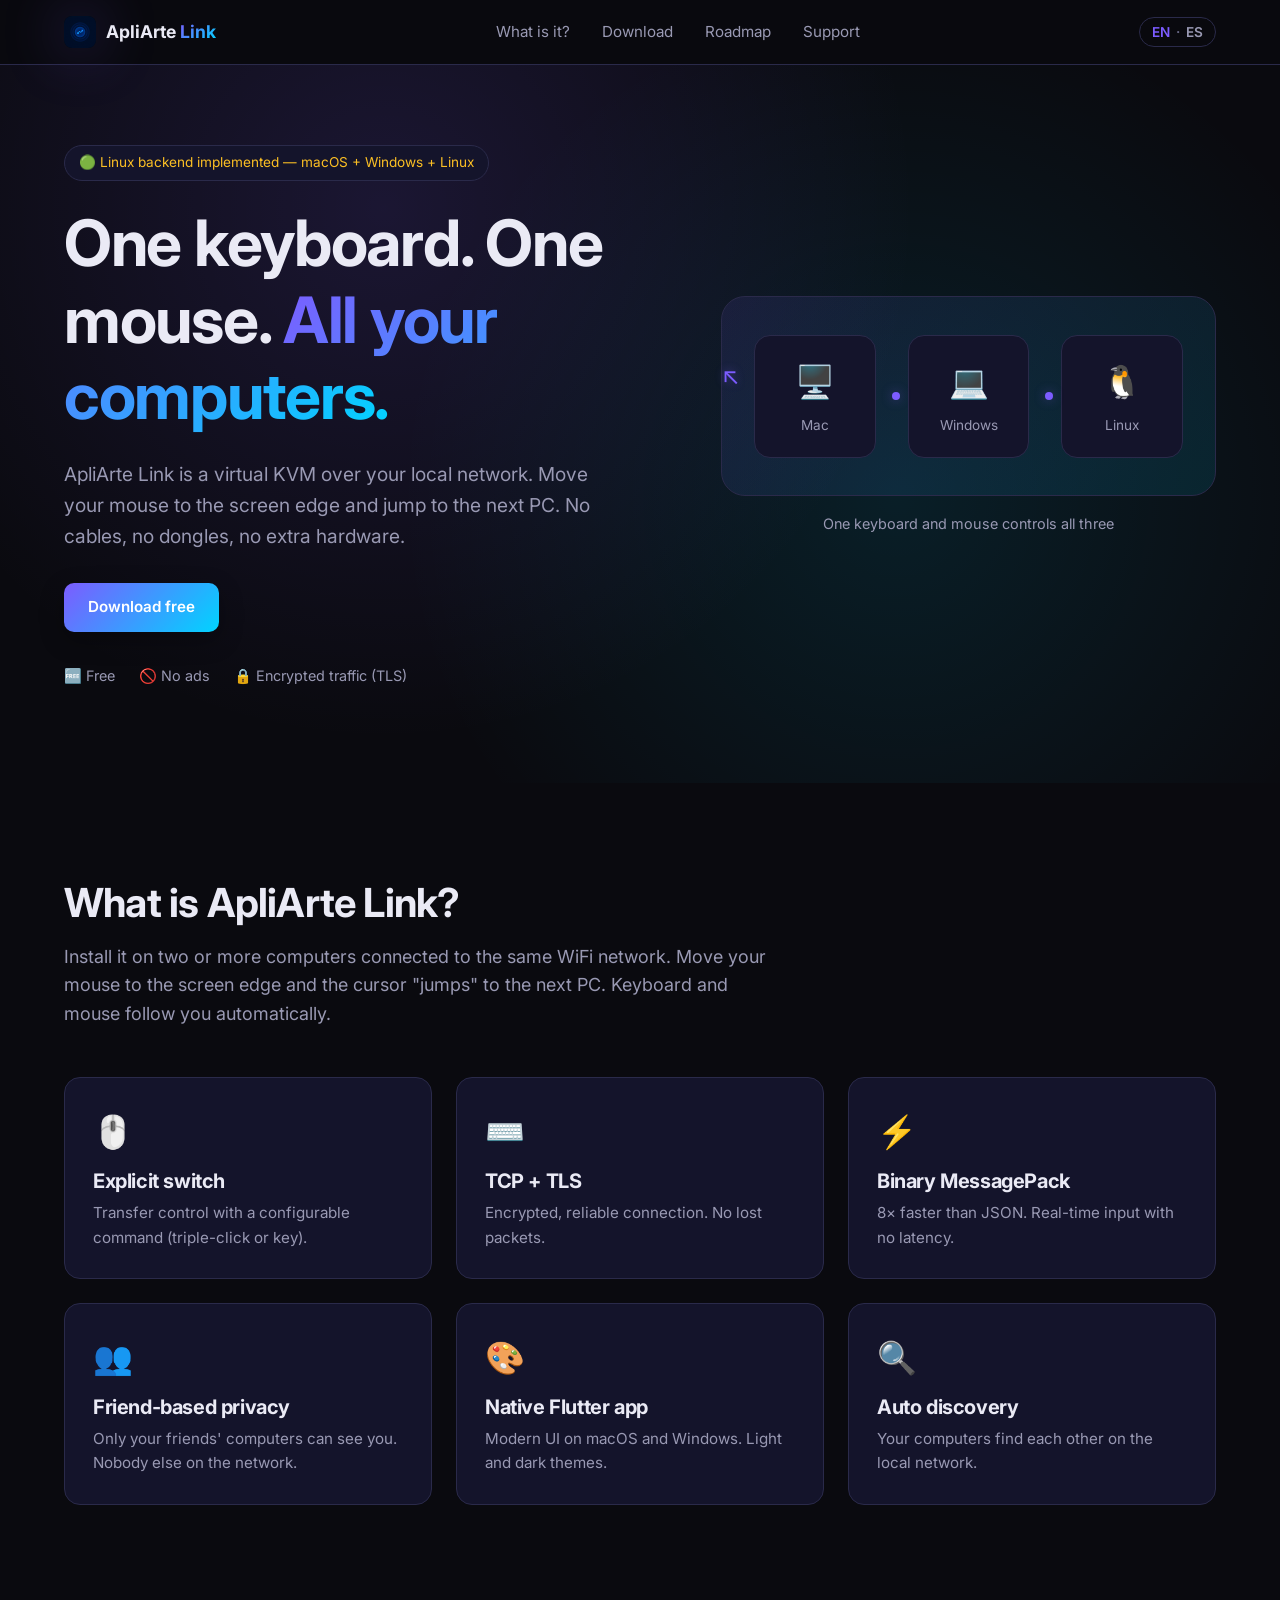
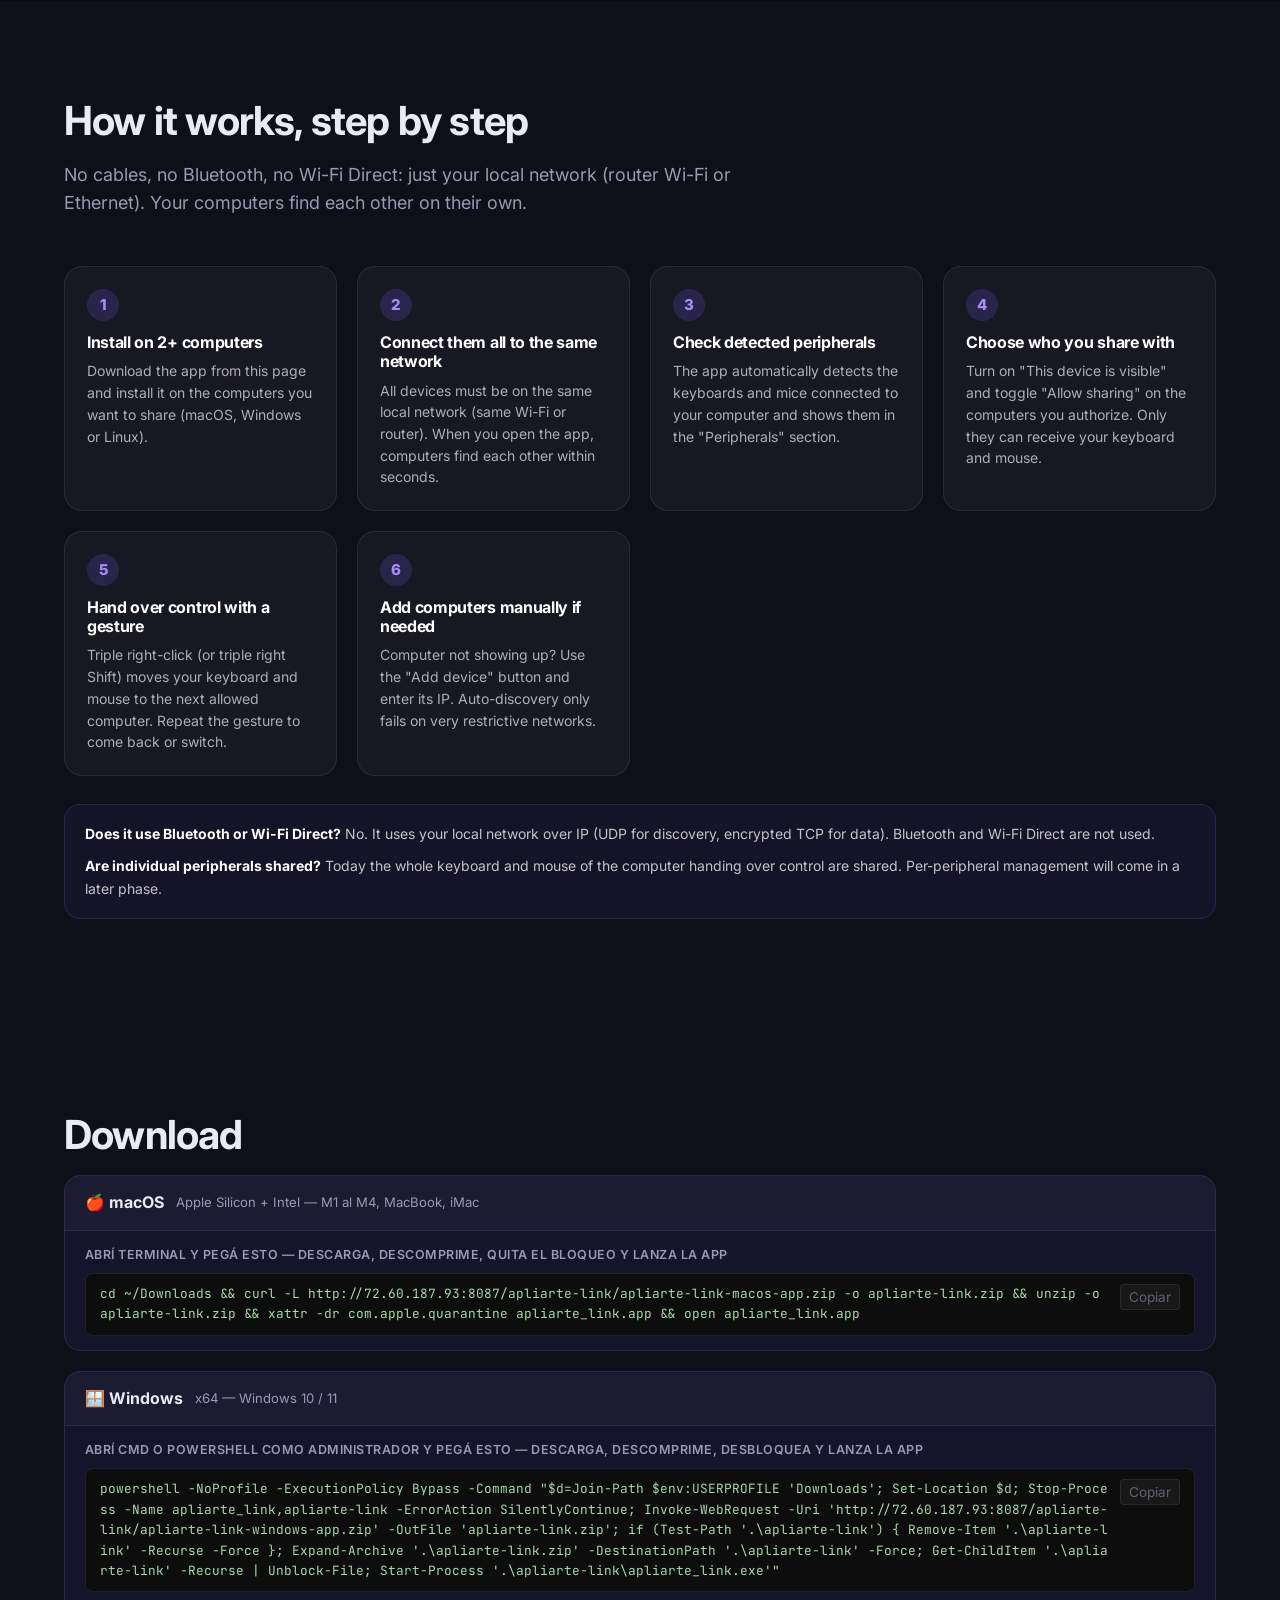
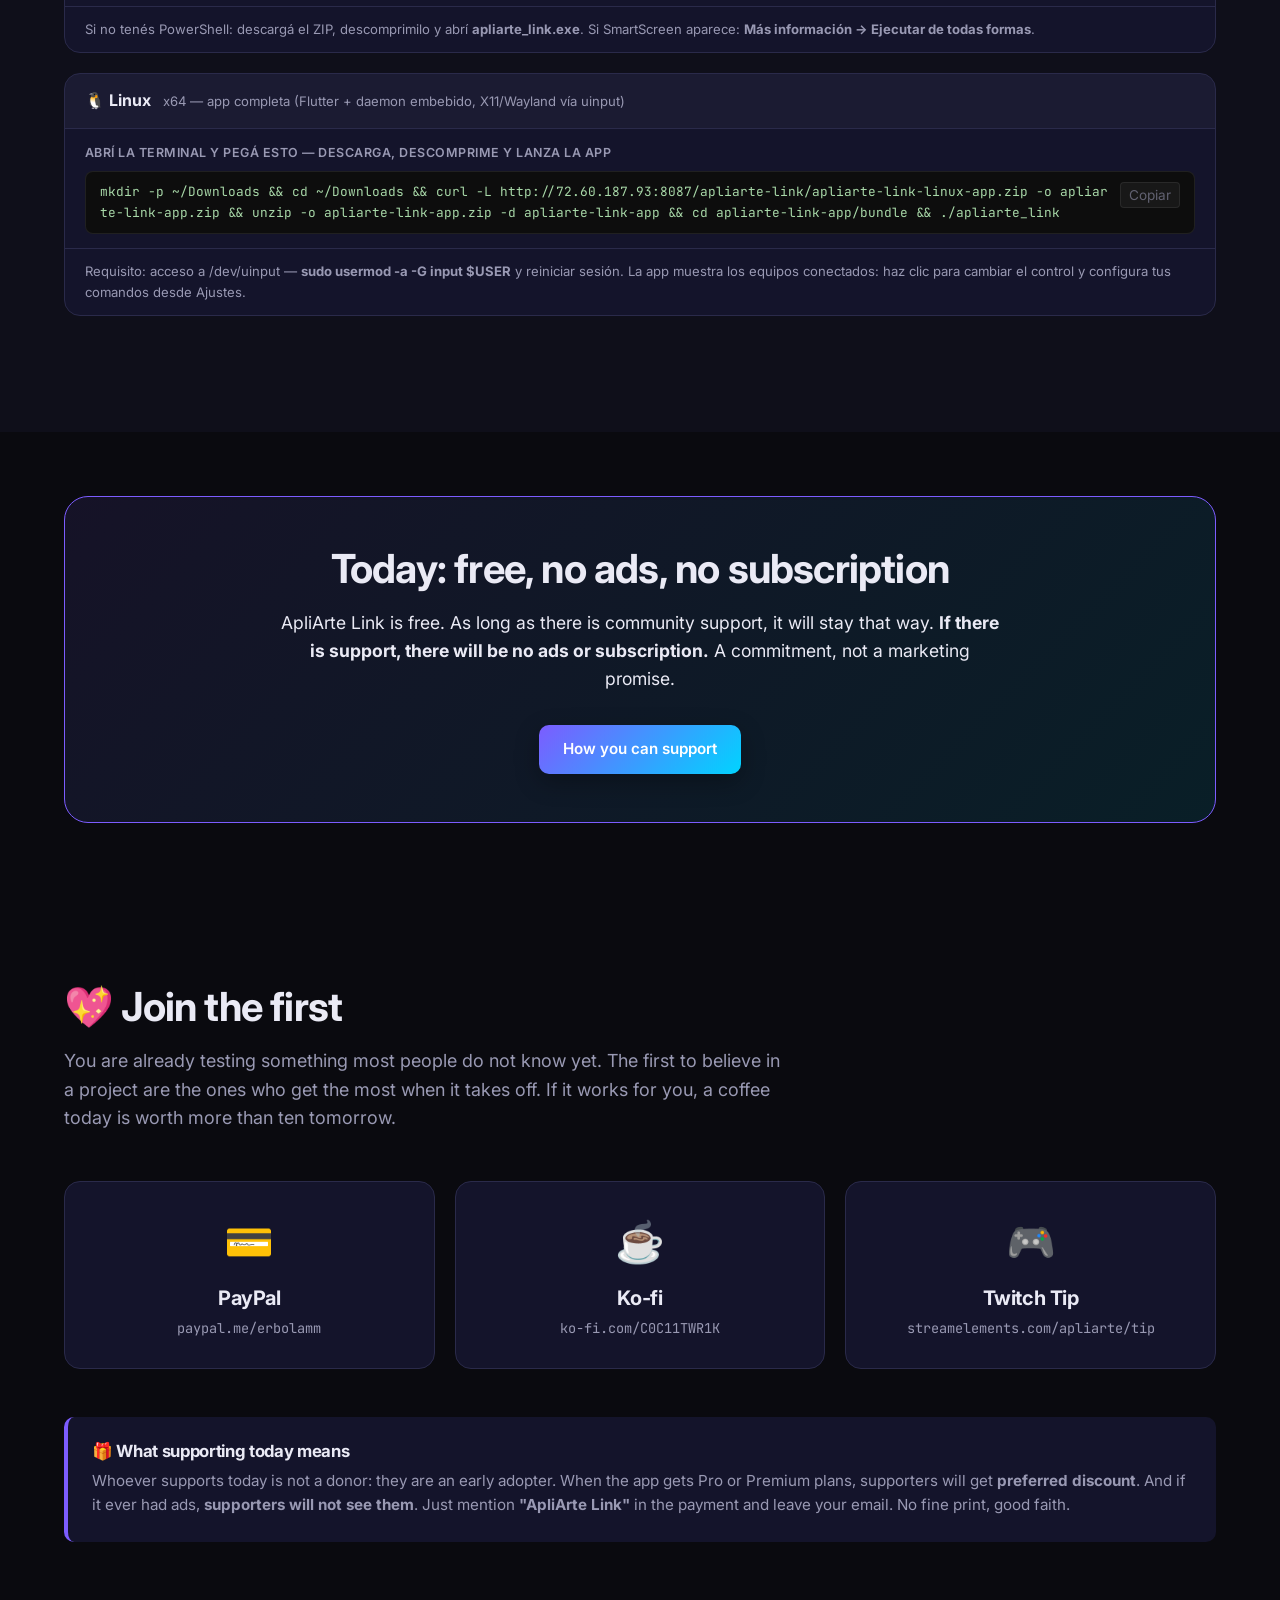
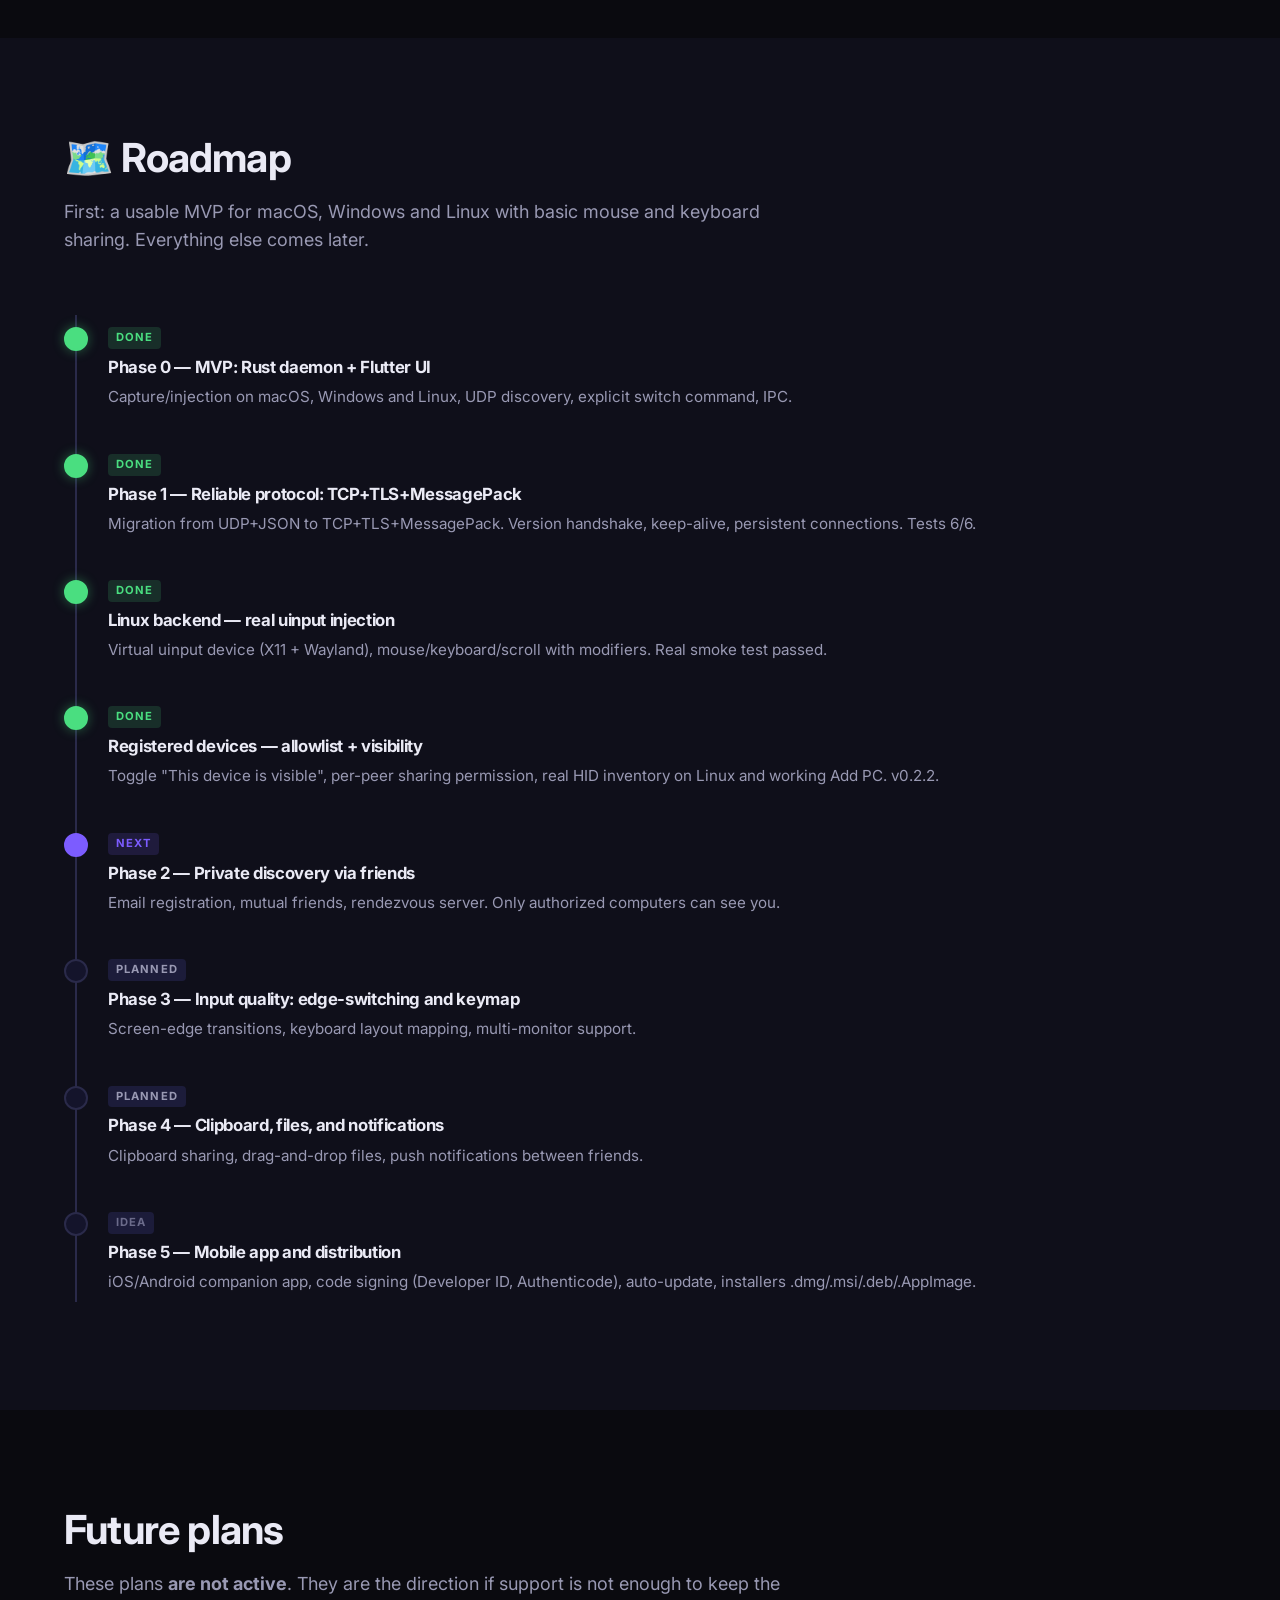
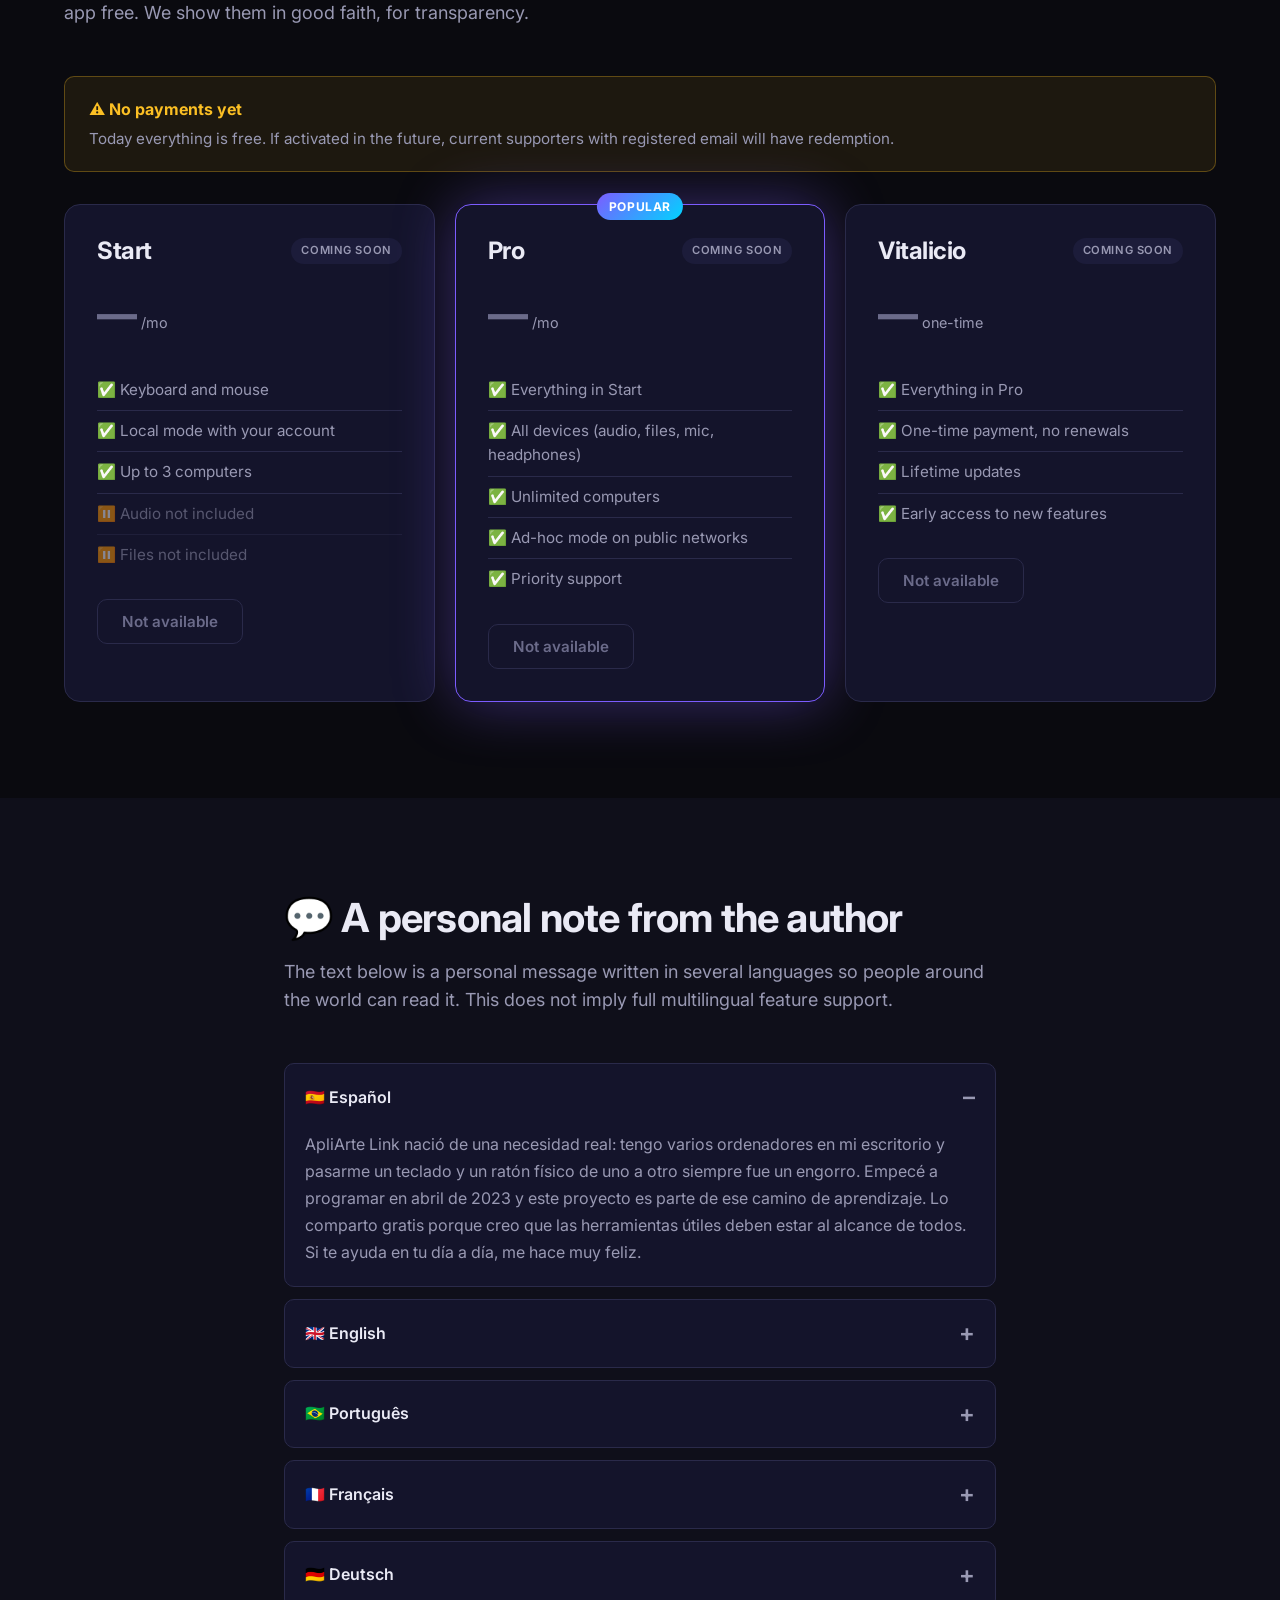
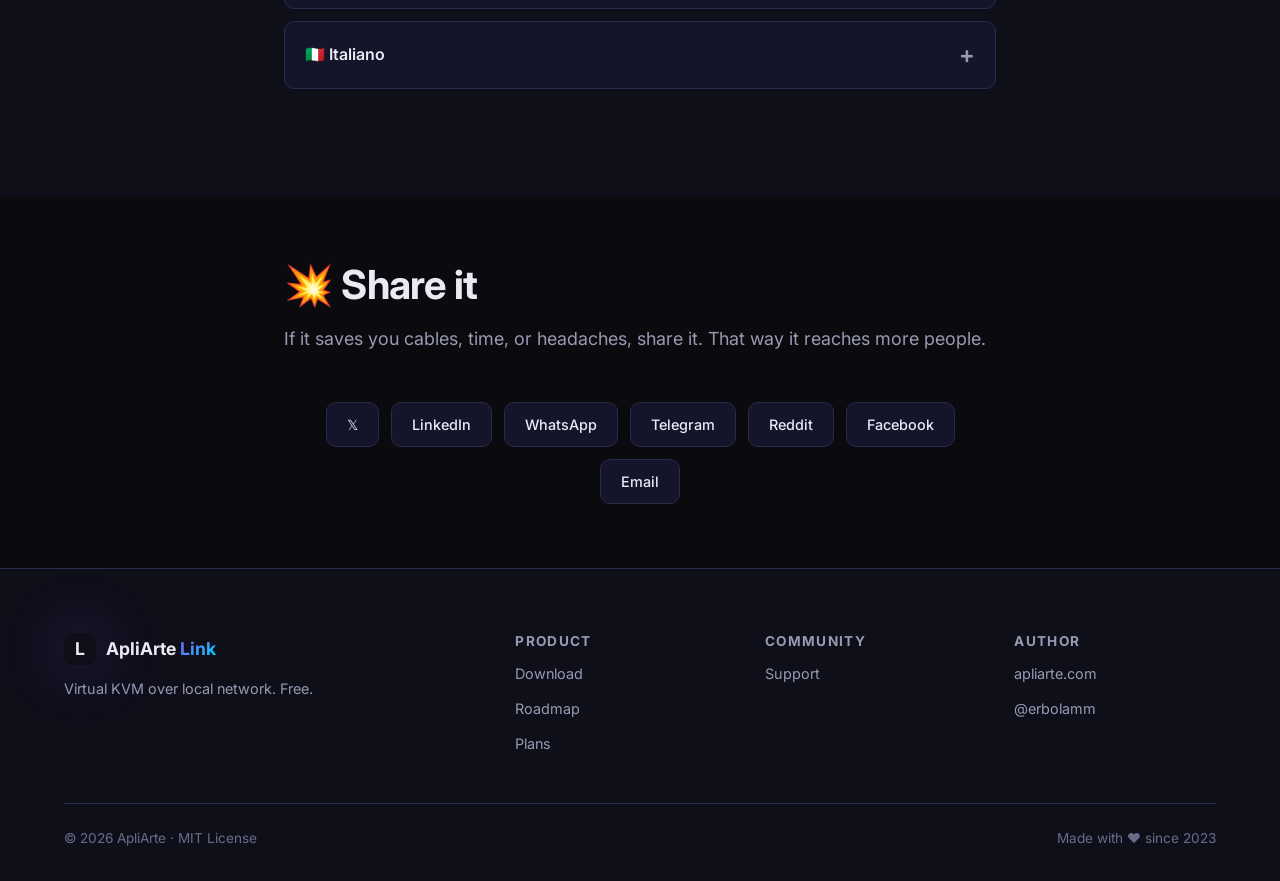
==== commit eecec3dc: "feat(web): add ApliArte Link logo (MiniMax) as favicon + navbar brand" ====
--- a/web/public/index.html
+++ b/web/public/index.html
@@ -9,7 +9,8 @@
   <meta property="og:description" content="KVM virtual por red local — un solo teclado y ratón para todos tus ordenadores." />
   <meta property="og:type" content="website" />
   <meta property="og:url" content="https://apliarte-link.web.app" />
-  <link rel="icon" type="image/svg+xml" href="data:image/svg+xml;utf8,<svg xmlns='http://www.w3.org/2000/svg' viewBox='0 0 100 100'><circle cx='50' cy='50' r='45' fill='%237c5cff'/><text x='50' y='62' font-size='42' text-anchor='middle' fill='white' font-family='Arial' font-weight='bold'>L</text></svg>" />
+  <link rel="icon" type="image/png" href="favicon.png" />
+  <link rel="apple-touch-icon" href="apple-touch-icon.png" />
   <link rel="preconnect" href="https://fonts.googleapis.com" />
   <link rel="preconnect" href="https://fonts.gstatic.com" crossorigin />
   <link href="https://fonts.googleapis.com/css2?family=Inter:wght@400;500;600;700;800&family=JetBrains+Mono:wght@400;500&display=swap" rel="stylesheet" />
@@ -20,7 +21,7 @@
   <header class="site-header">
     <div class="container header-inner">
       <a href="#" class="brand">
-        <span class="brand-mark">L</span>
+        <img src="logo.png" alt="ApliArte Link" class="brand-mark" />
         <span class="brand-name">ApliArte <span class="brand-accent">Link</span></span>
       </a>
       <nav class="main-nav">
@@ -170,7 +171,7 @@
             <span class="step-label">Abrí Terminal y pegá esto — descarga, descomprime, quita el bloqueo y lanza la app</span>
             <div class="code-line">
               <code id="mac-all" data-release="mac">cd ~/Downloads &amp;&amp; curl -L http://72.60.187.93:8087/apliarte-link/apliarte-link-macos-app.zip -o apliarte-link.zip &amp;&amp; unzip -o apliarte-link.zip &amp;&amp; xattr -dr com.apple.quarantine apliarte_link.app &amp;&amp; open apliarte_link.app</code>
-              <button class="copy-btn" onclick="copyCode('mac-all')">Copiar</button>
+              <button class="copy-btn">Copiar</button>
             </div>
           </div>
         </div>
@@ -185,7 +186,7 @@
             <span class="step-label">Abrí CMD o PowerShell como administrador y pegá esto — descarga, descomprime, desbloquea y lanza la app</span>
             <div class="code-line">
               <code id="win-all" data-release="win">powershell -NoProfile -ExecutionPolicy Bypass -Command "$d=Join-Path $env:USERPROFILE 'Downloads'; Set-Location $d; Stop-Process -Name apliarte_link,apliarte-link -ErrorAction SilentlyContinue; Invoke-WebRequest -Uri 'http://72.60.187.93:8087/apliarte-link/apliarte-link-windows-app.zip' -OutFile 'apliarte-link.zip'; if (Test-Path '.\apliarte-link') { Remove-Item '.\apliarte-link' -Recurse -Force }; Expand-Archive '.\apliarte-link.zip' -DestinationPath '.\apliarte-link' -Force; Get-ChildItem '.\apliarte-link' -Recurse | Unblock-File; Start-Process '.\apliarte-link\apliarte_link.exe'"</code>
-              <button class="copy-btn" onclick="copyCode('win-all')">Copiar</button>
+              <button class="copy-btn">Copiar</button>
             </div>
           </div>
           <p class="install-note">Si no tenés PowerShell: descargá el ZIP, descomprimilo y abrí <strong>apliarte_link.exe</strong>. Si SmartScreen aparece: <strong>Más información → Ejecutar de todas formas</strong>.</p>
@@ -201,7 +202,7 @@
             <span class="step-label">Abrí la terminal y pegá esto — descarga, descomprime y lanza la app</span>
             <div class="code-line">
               <code id="linux-all" data-release="linux">mkdir -p ~/Downloads &amp;&amp; cd ~/Downloads &amp;&amp; curl -L http://72.60.187.93:8087/apliarte-link/apliarte-link-linux-app.zip -o apliarte-link-app.zip &amp;&amp; unzip -o apliarte-link-app.zip -d apliarte-link-app &amp;&amp; cd apliarte-link-app/bundle &amp;&amp; ./apliarte_link</code>
-              <button class="copy-btn" onclick="copyCode('linux-all')">Copiar</button>
+              <button class="copy-btn">Copiar</button>
             </div>
           </div>
           <p class="install-note">Requisito: acceso a /dev/uinput — <strong>sudo usermod -a -G input $USER</strong> y reiniciar sesión. La app muestra los equipos conectados: haz clic para cambiar el control y configura tus comandos desde Ajustes.</p>
--- a/web/public/styles.css
+++ b/web/public/styles.css
@@ -111,10 +111,8 @@
   justify-content: center;
   width: 32px;
   height: 32px;
-  background: var(--gradient);
   border-radius: 8px;
-  font-weight: 800;
-  color: white;
+  object-fit: cover;
   box-shadow: var(--shadow-glow);
 }
 .brand-accent {
